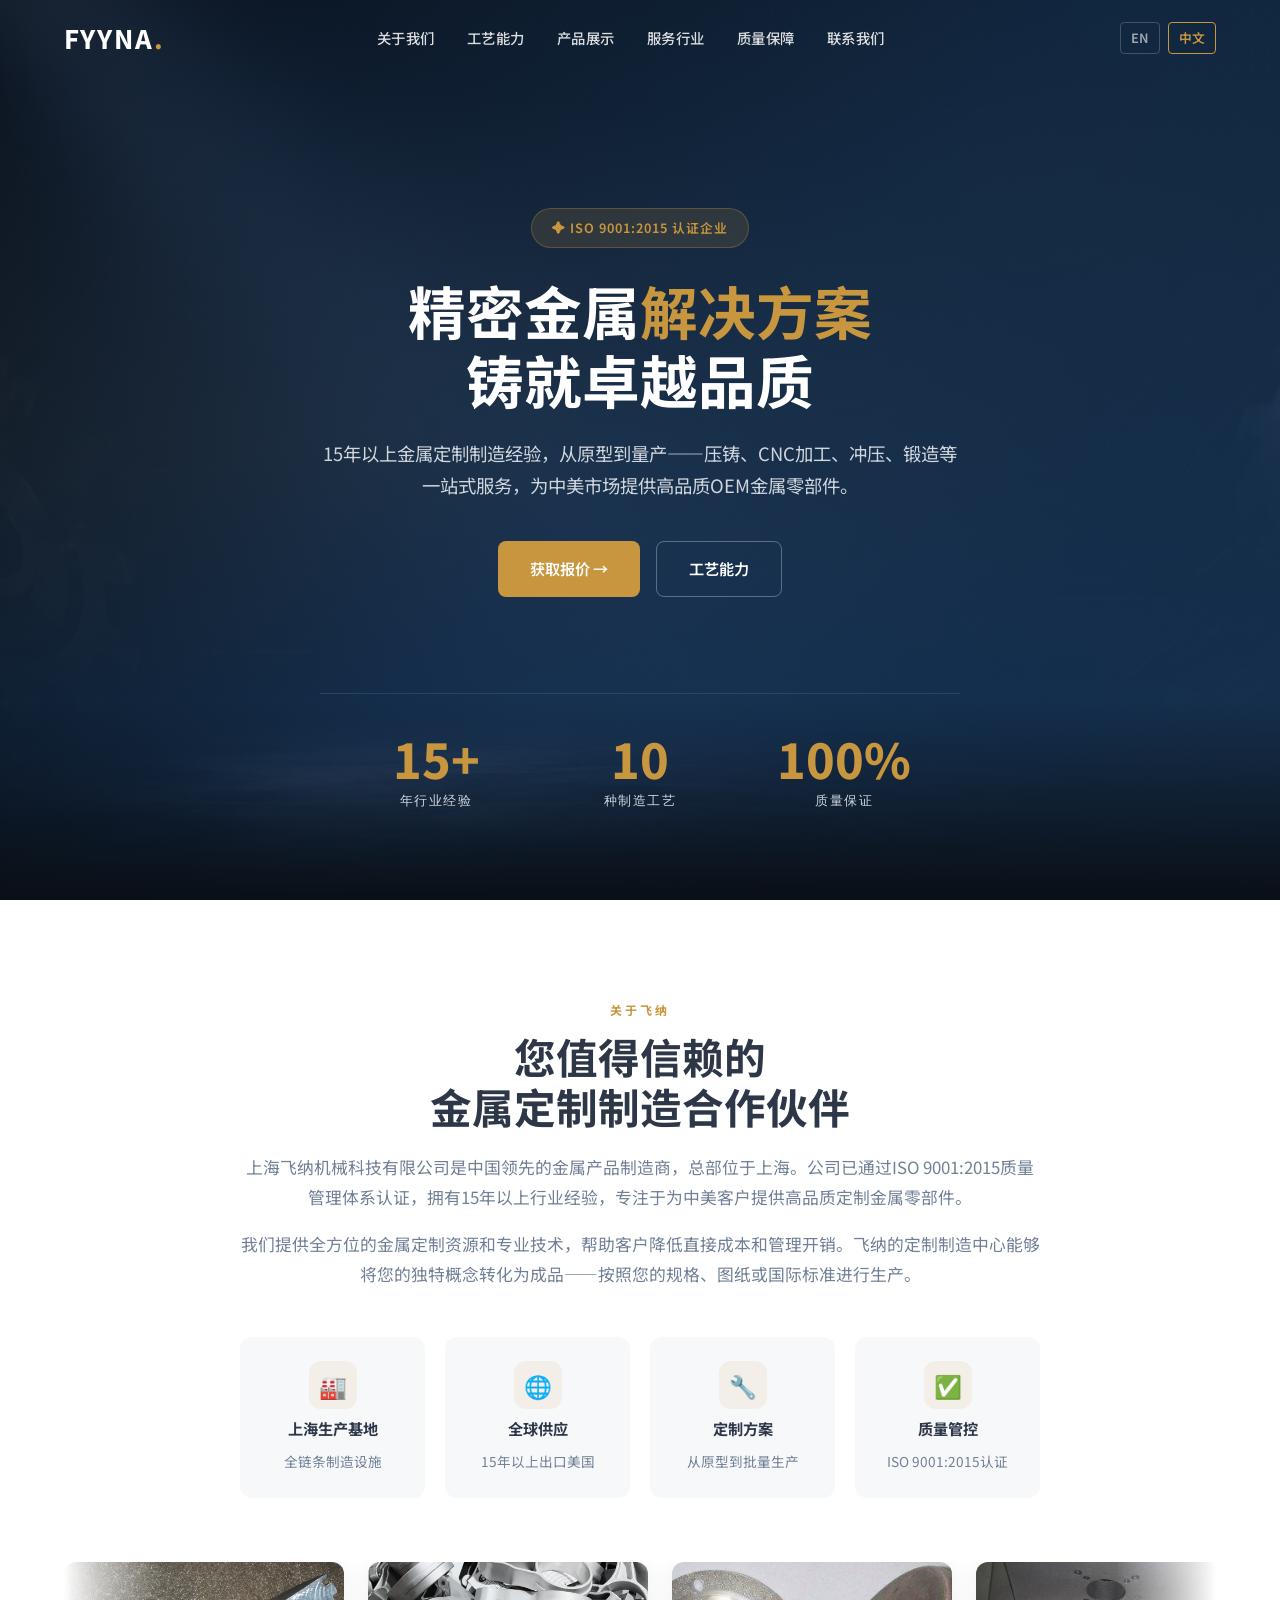
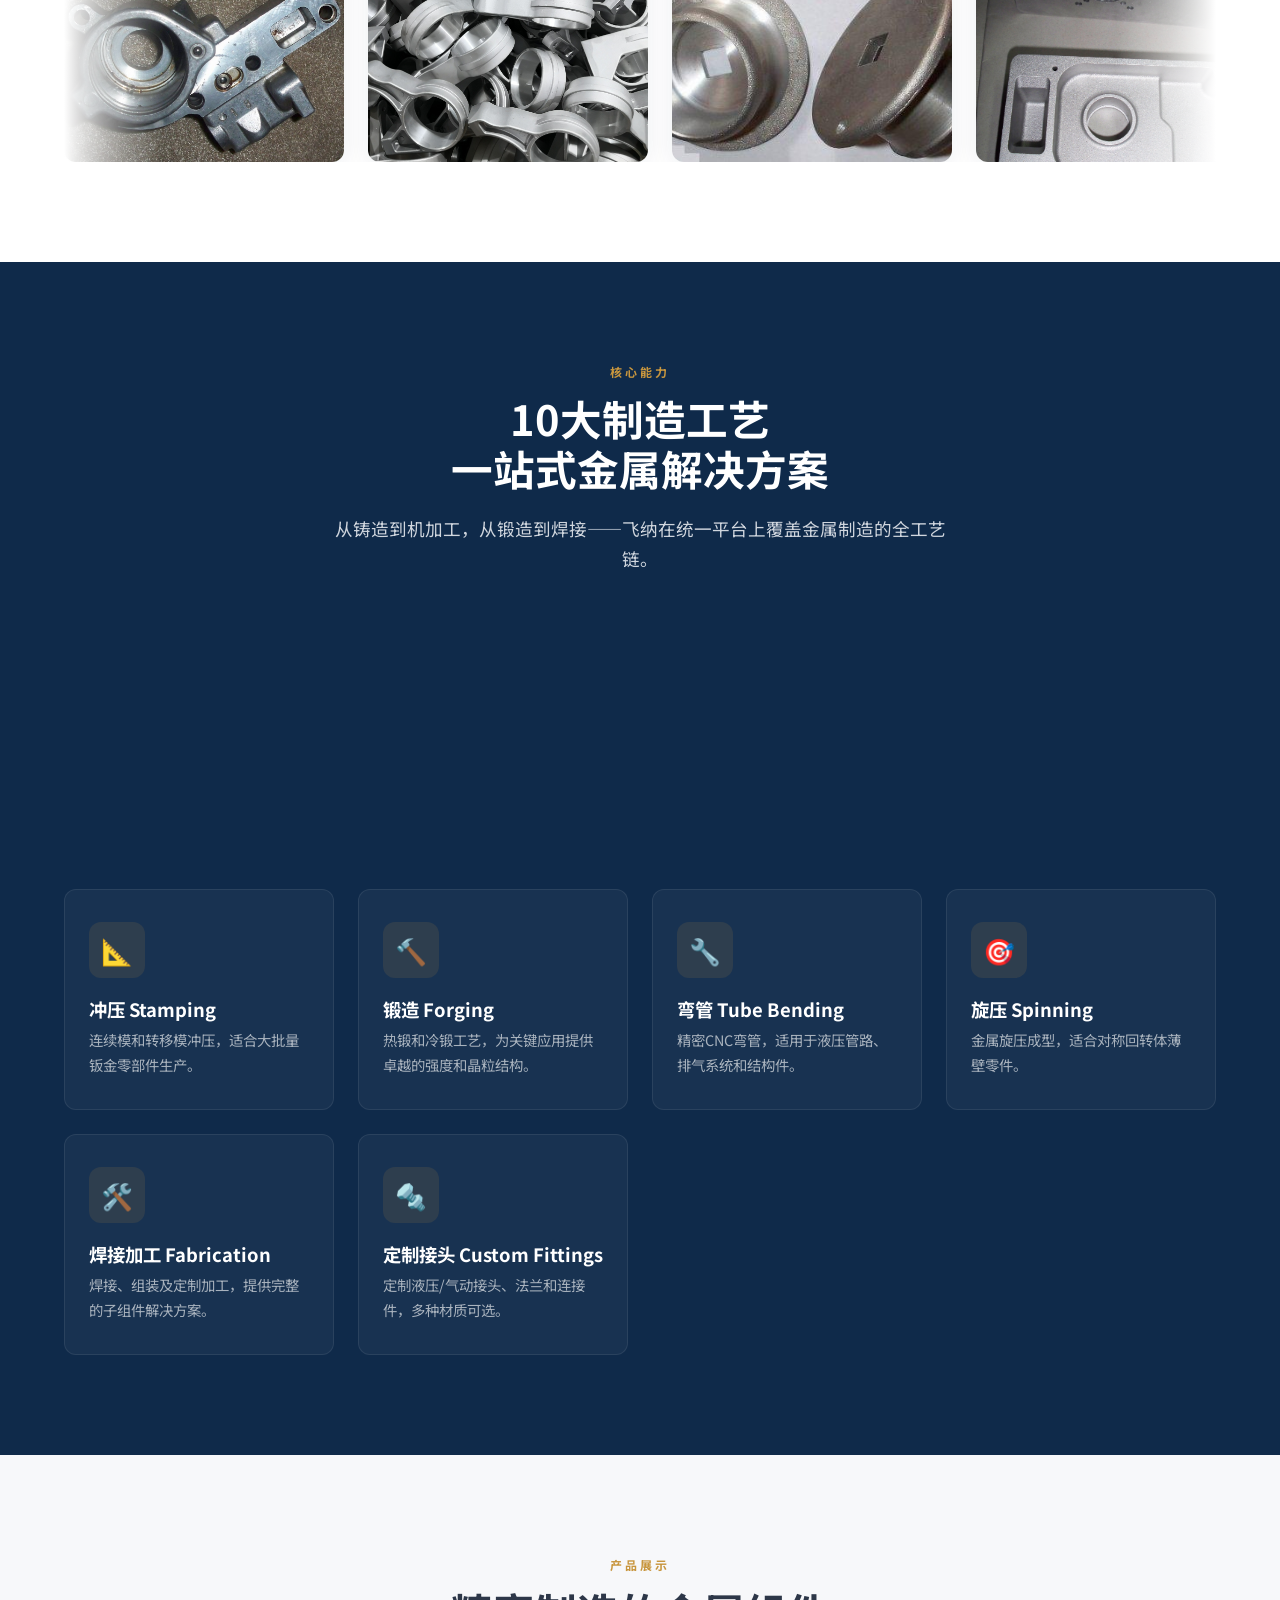
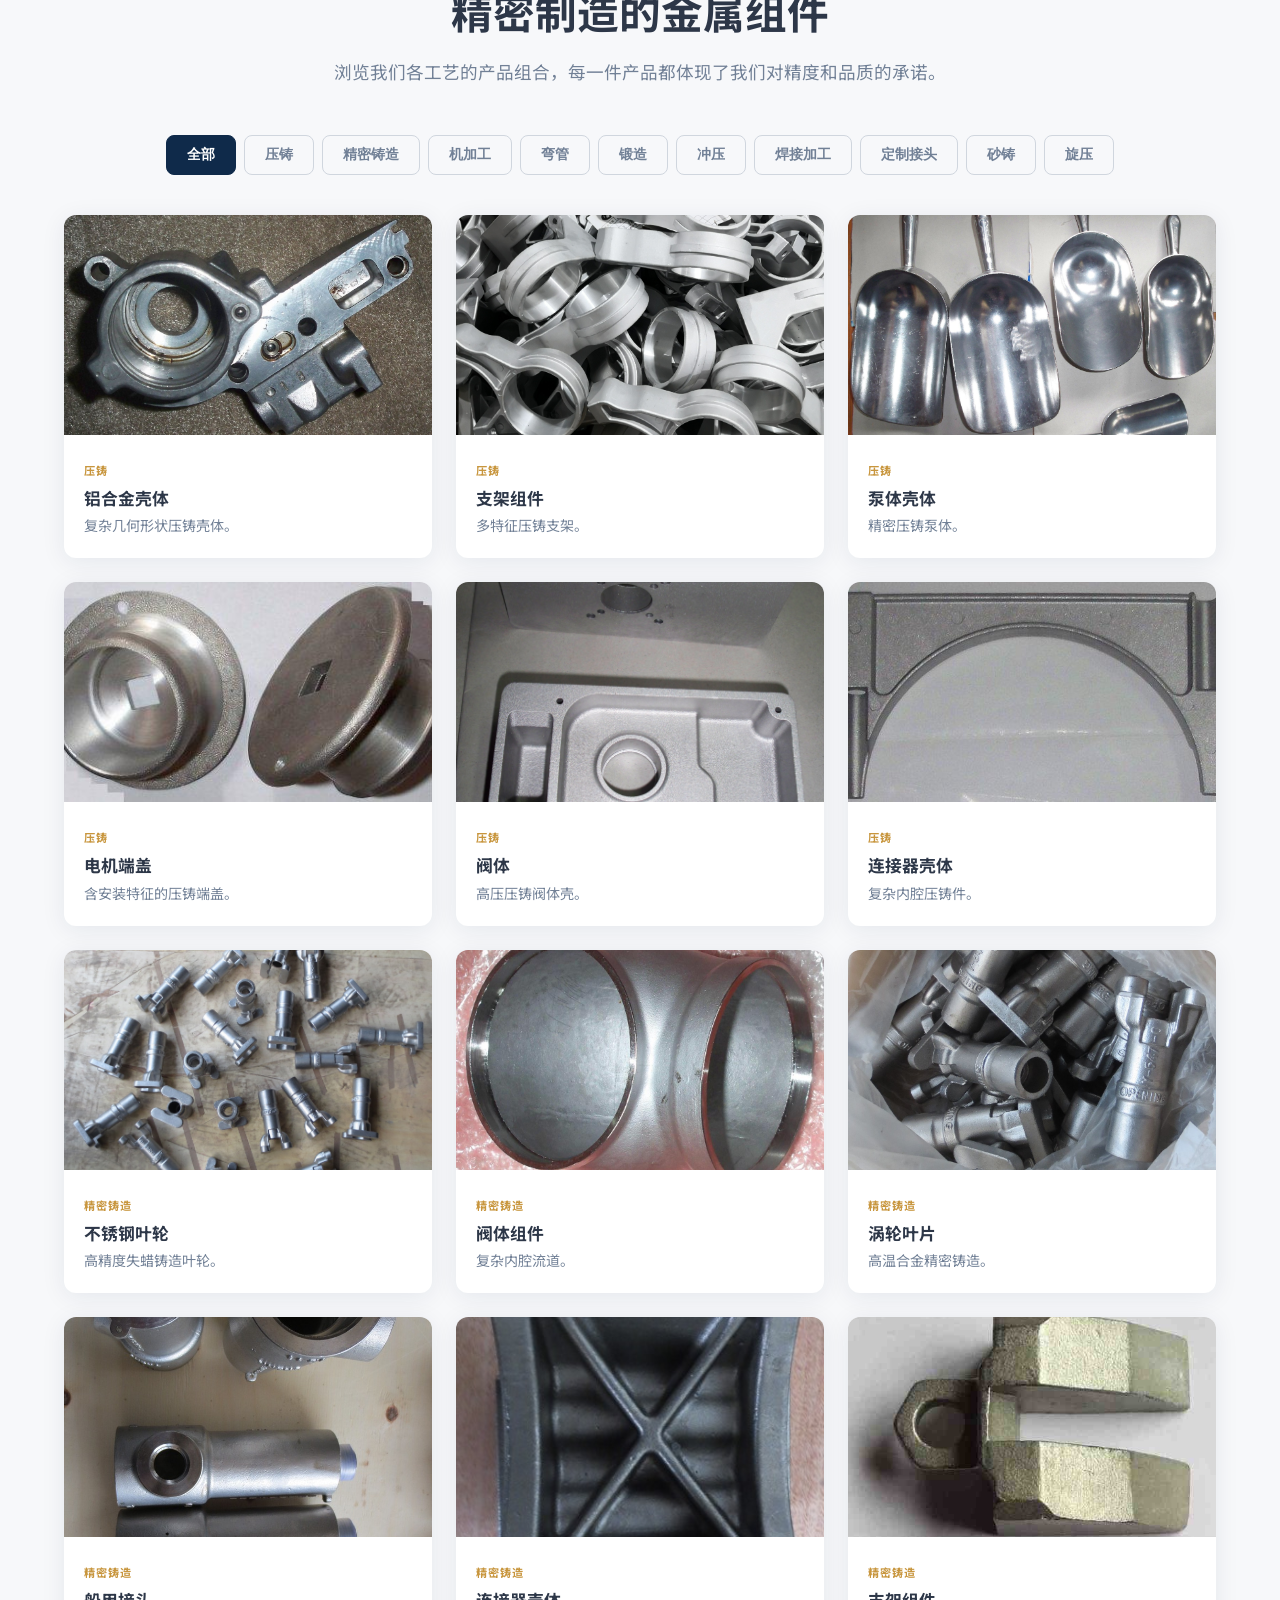
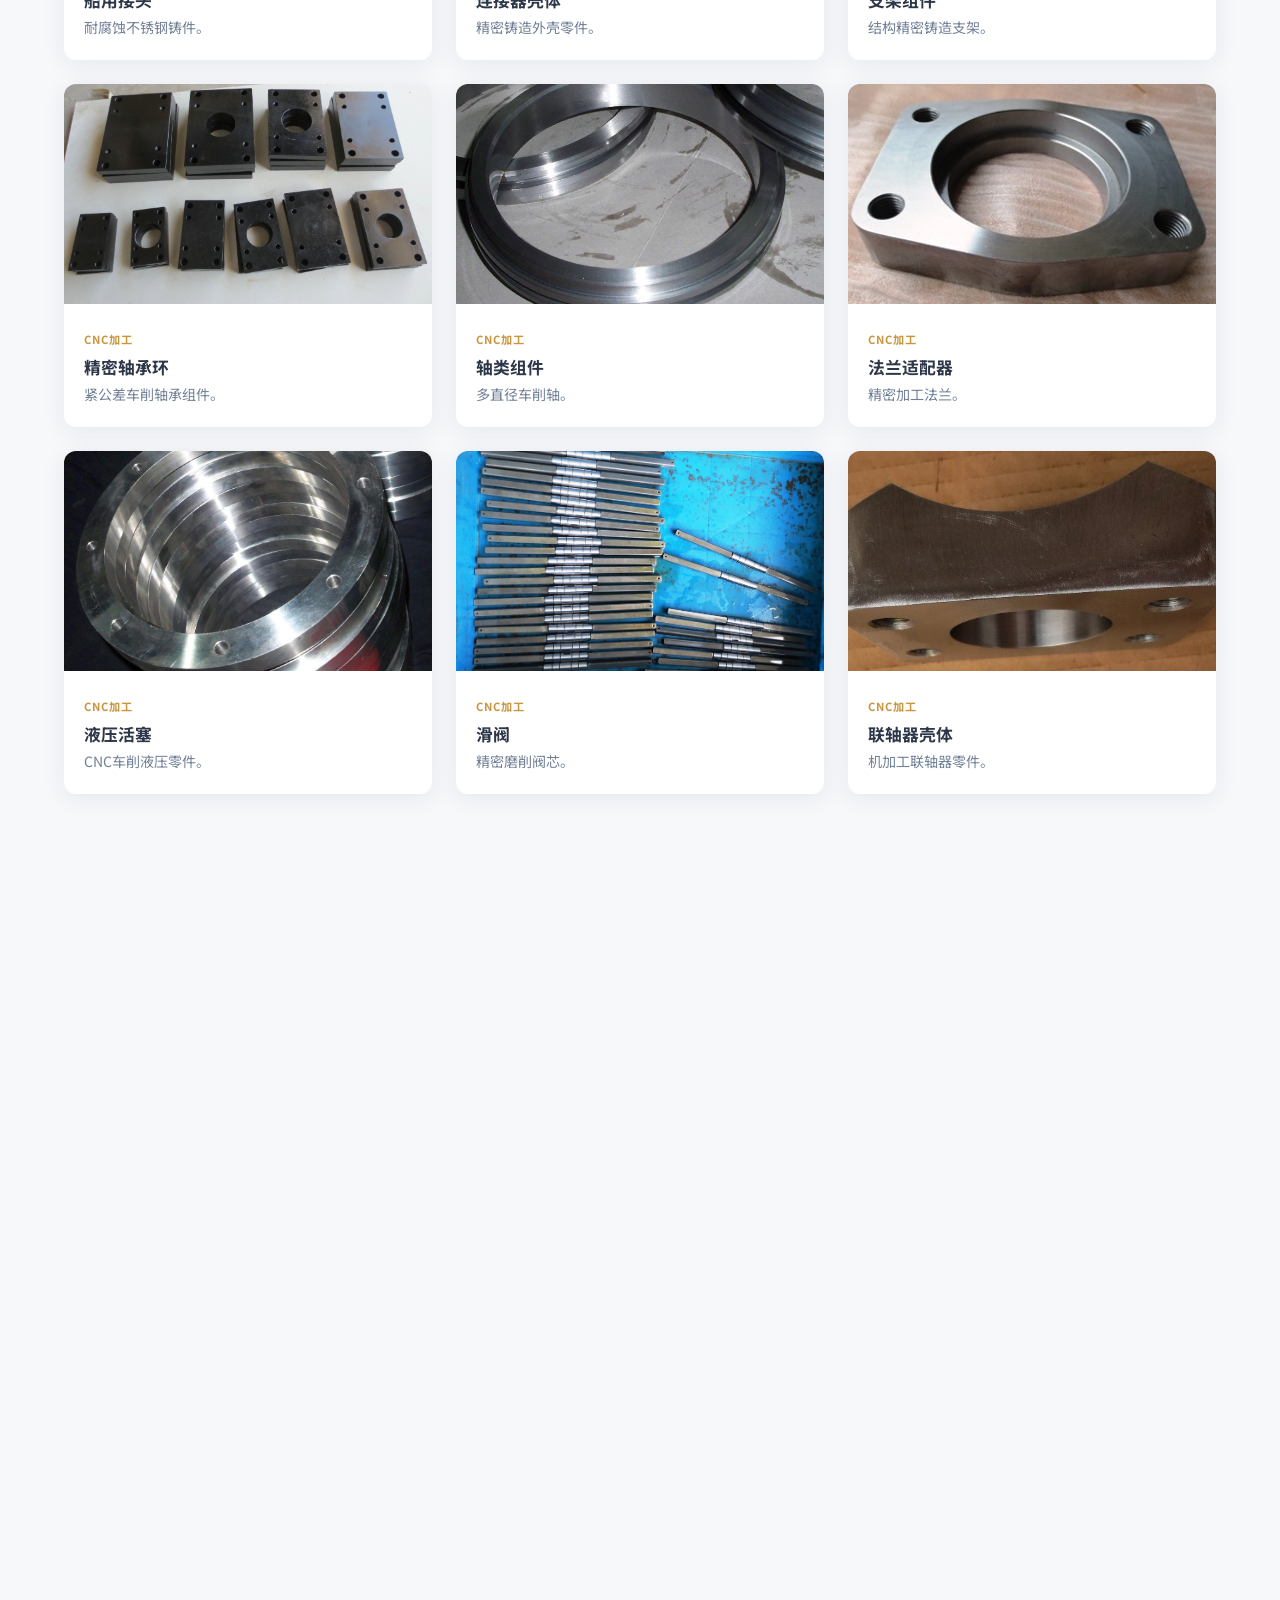
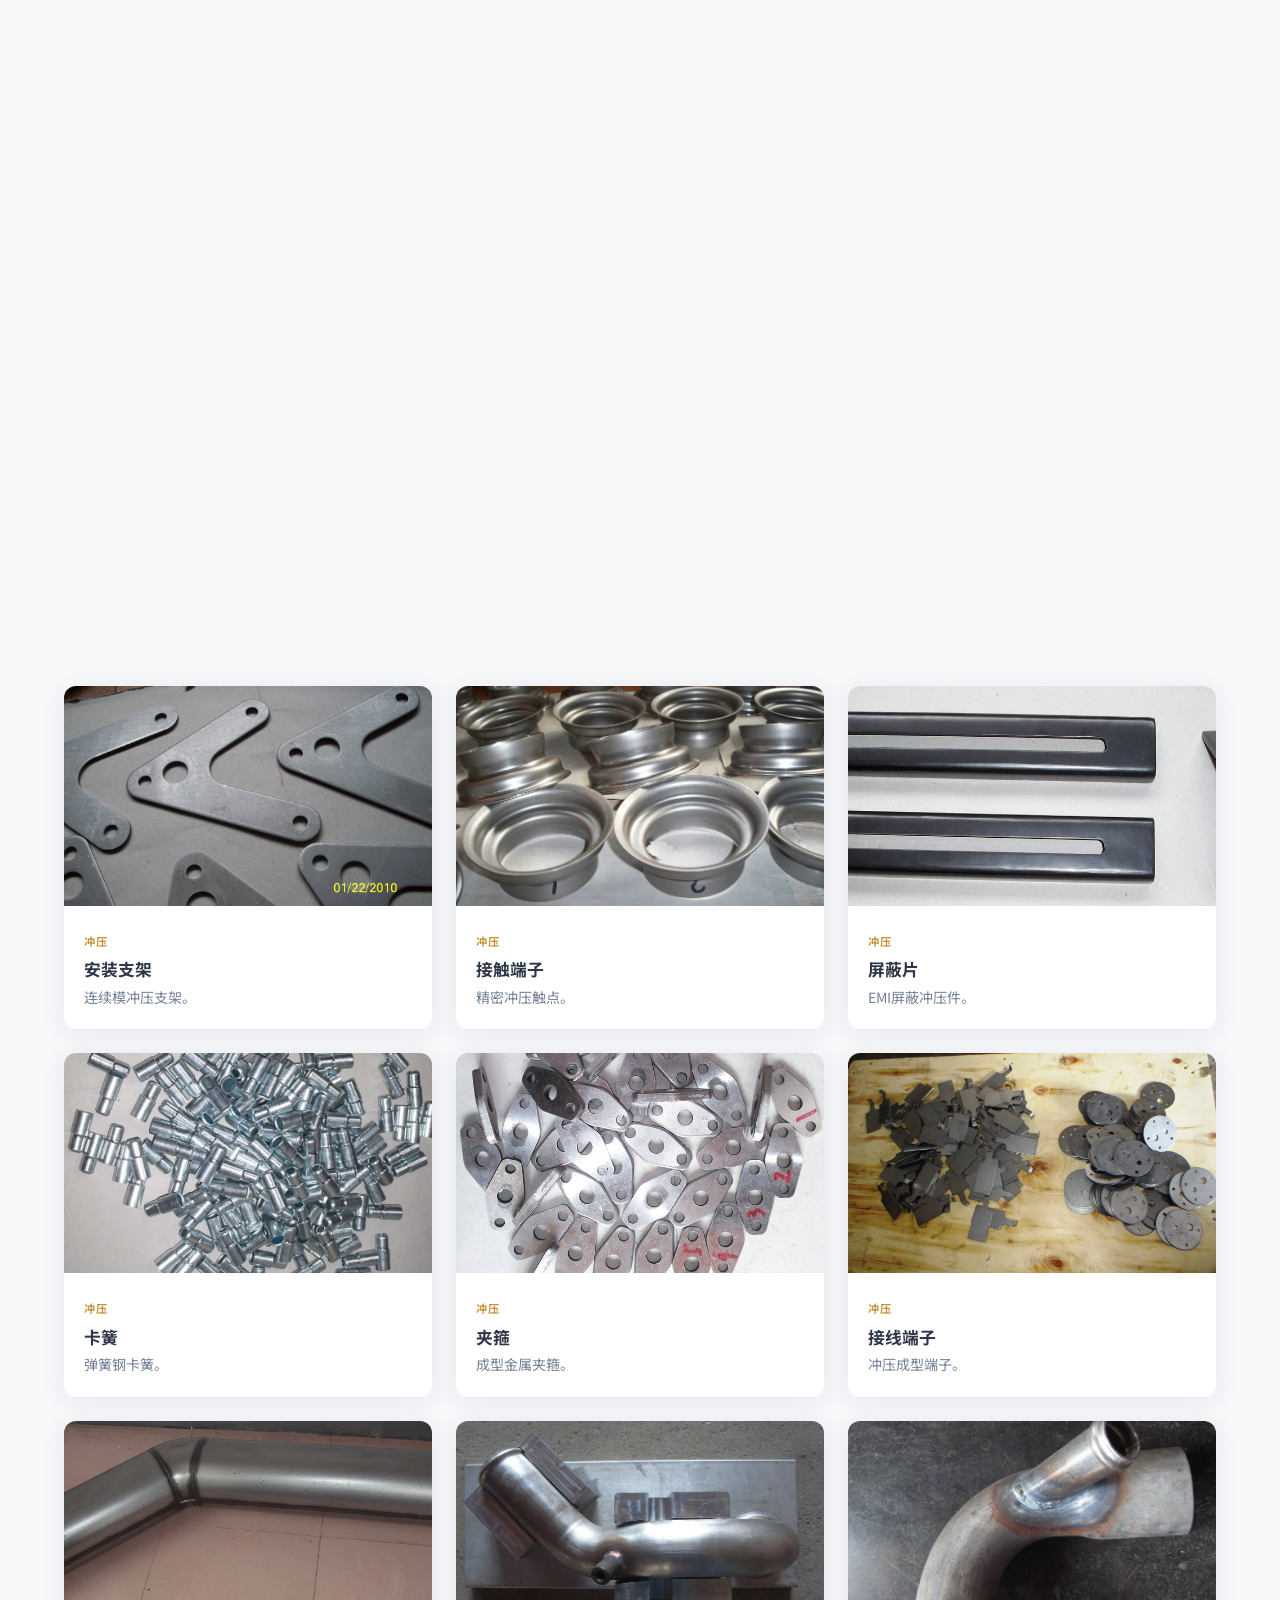
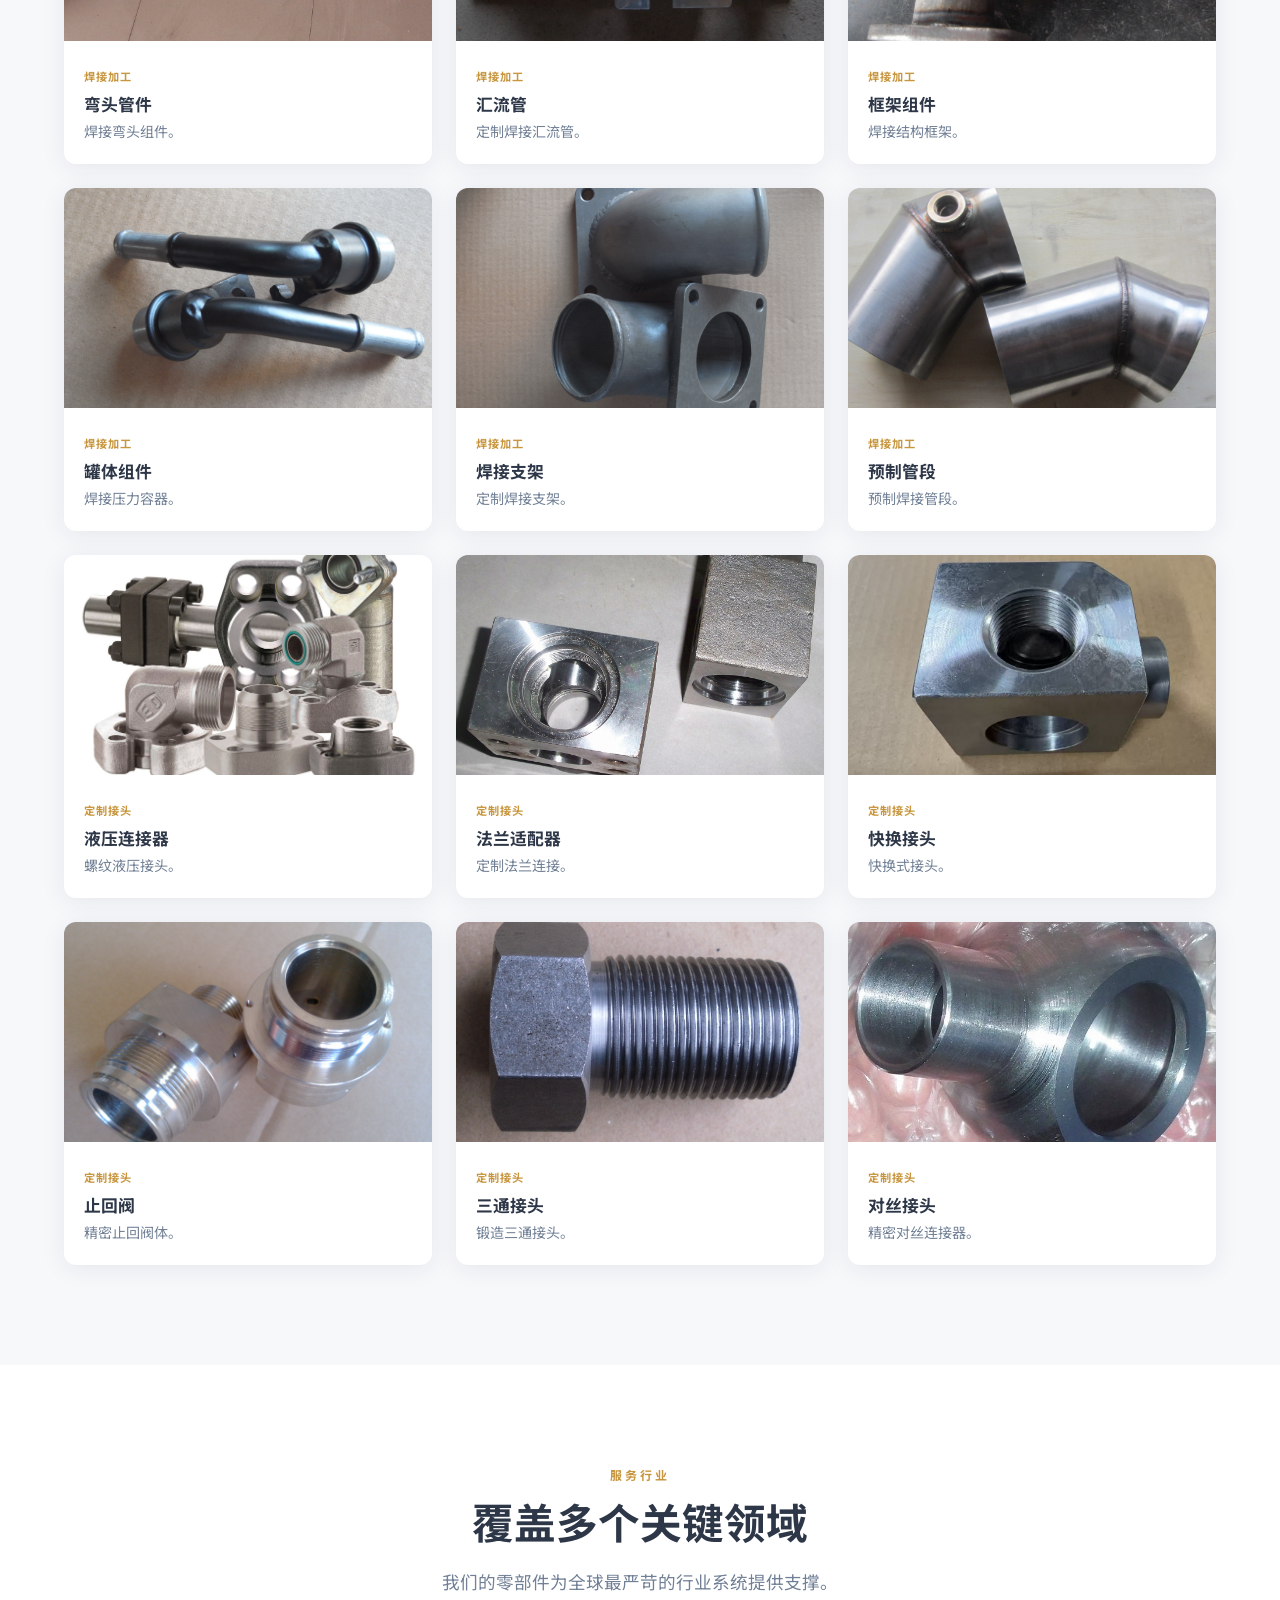
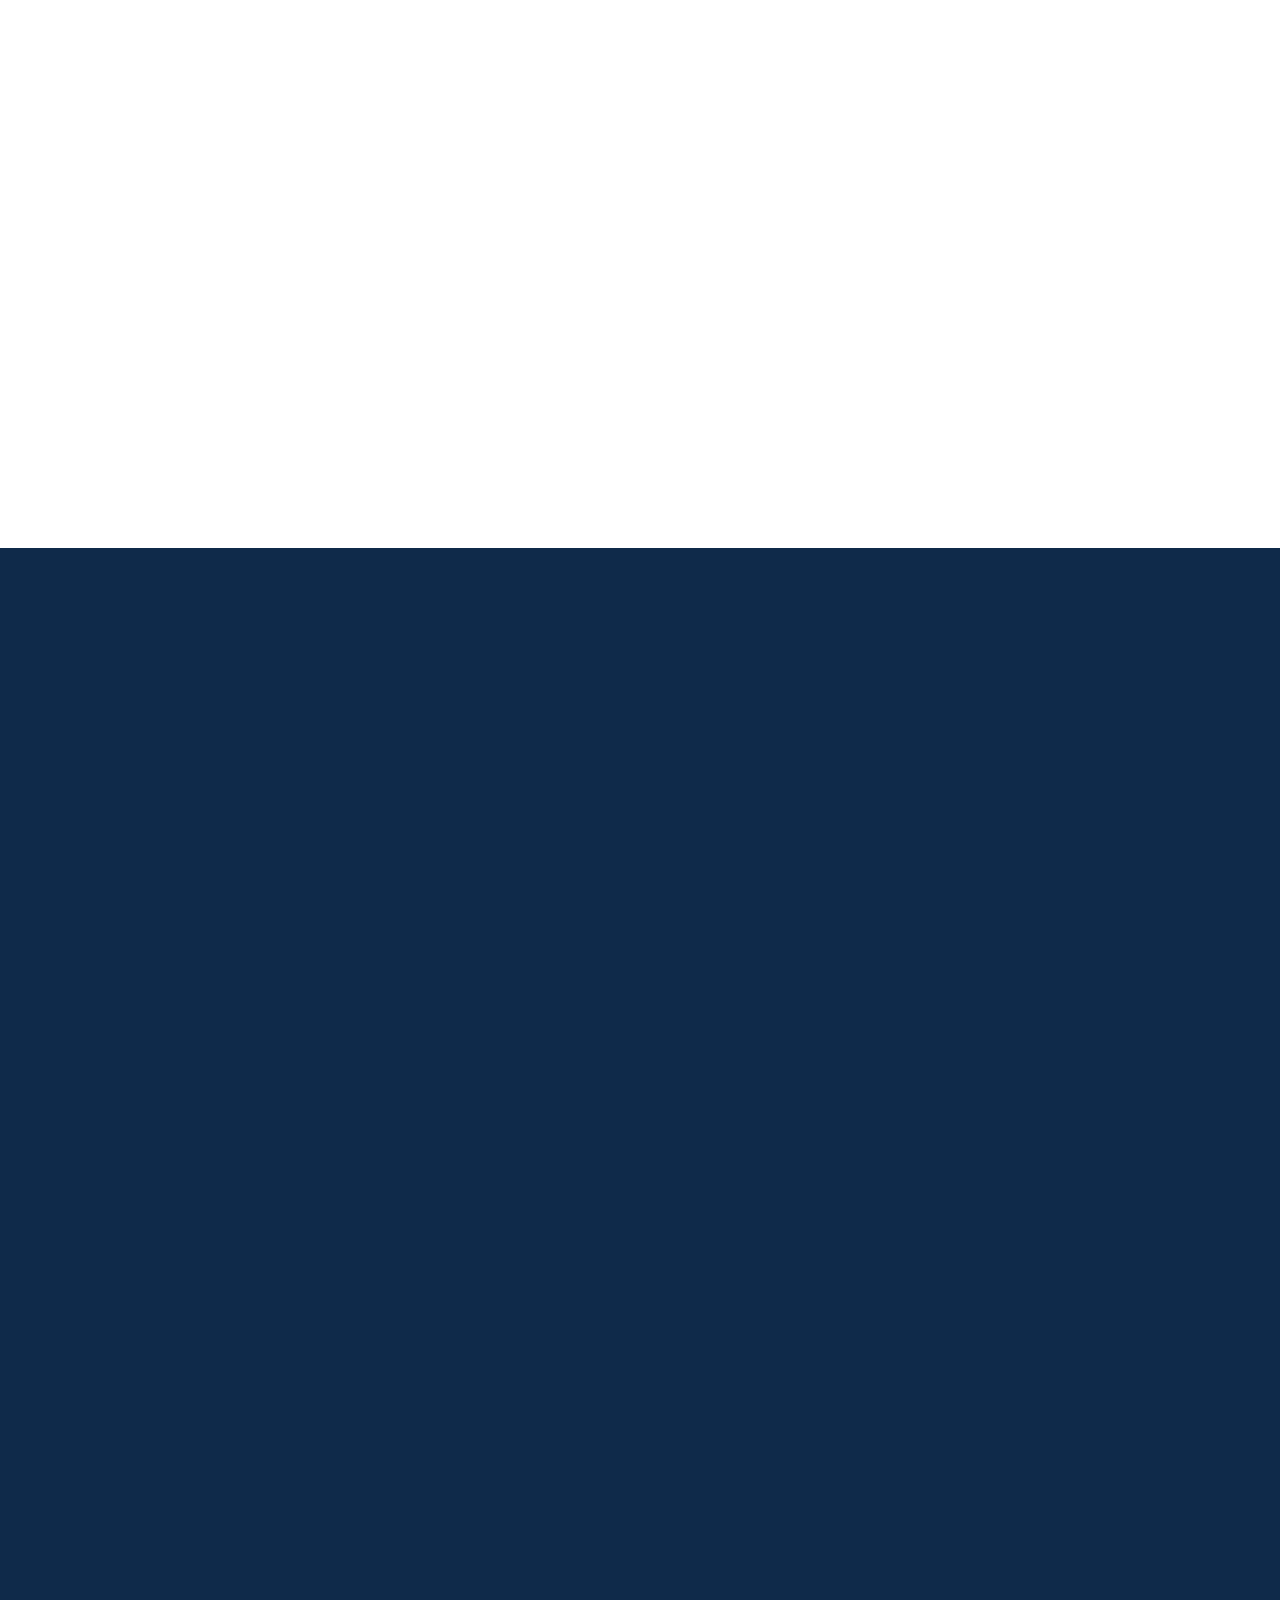
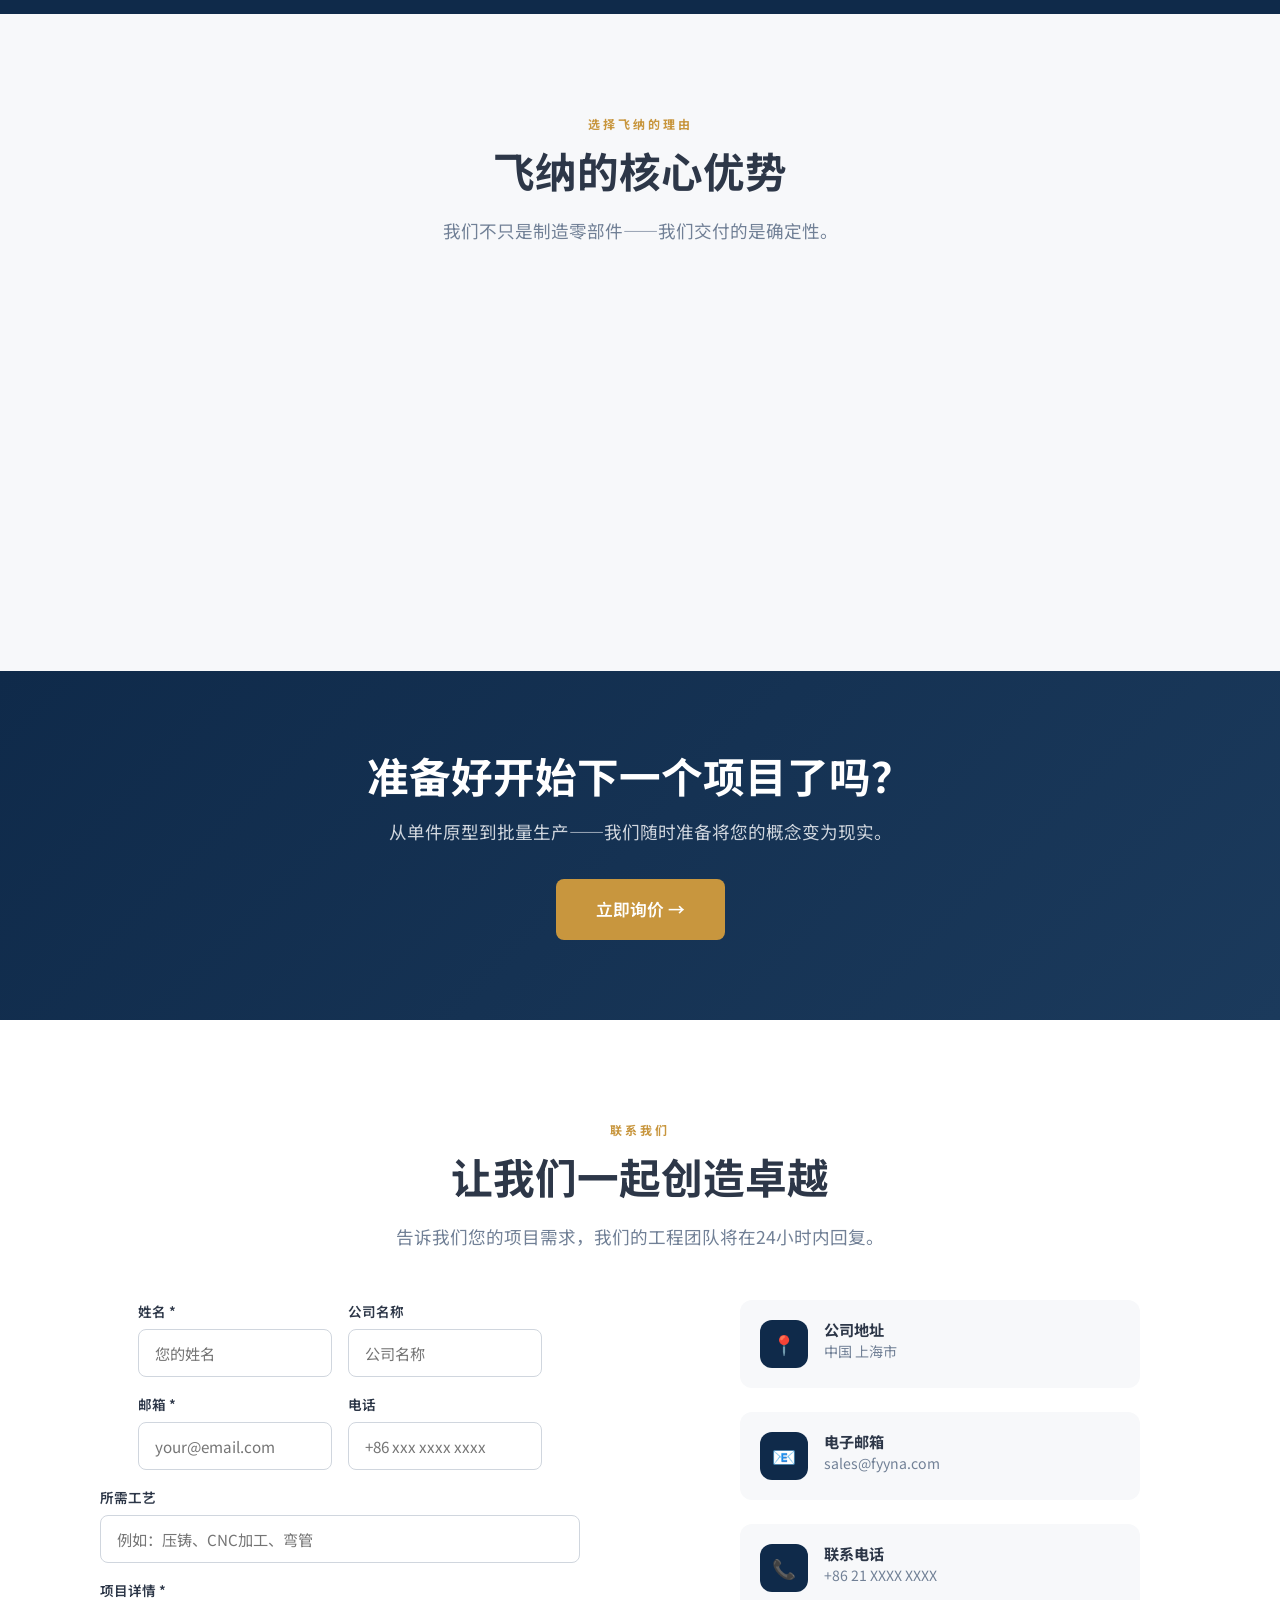
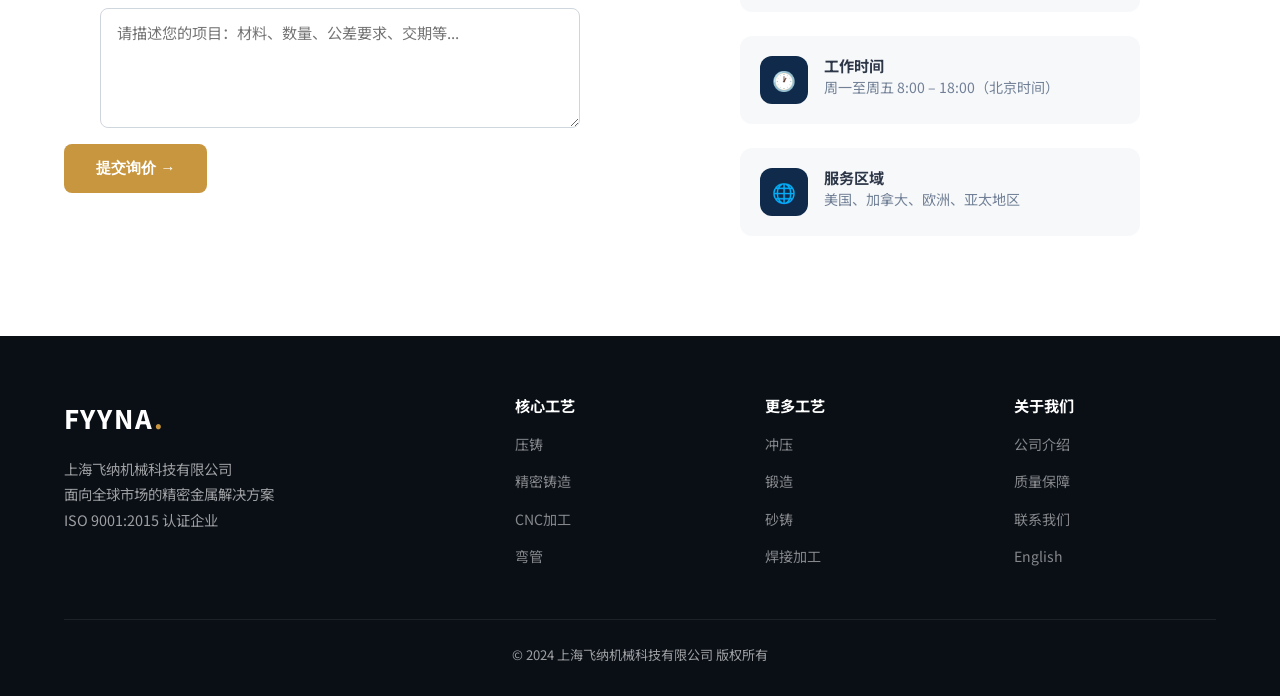
==== zh.html @ 2e4b45f0 "Fyyna website - English & Chinese versions with product catalog" ====
<!DOCTYPE html>
<html lang="zh-CN">
<head>
  <meta charset="UTF-8">
  <meta name="viewport" content="width=device-width, initial-scale=1.0">
  <title>飞纳实业 — 精密金属解决方案 | 上海飞纳机械科技有限公司</title>
  <meta name="description" content="上海飞纳机械科技有限公司 — ISO 9001认证金属定制零部件制造商。压铸、精密铸造、CNC加工、冲压、锻造、弯管。15年以上出口经验。">
  <link rel="preconnect" href="https://fonts.googleapis.com">
  <link href="https://fonts.googleapis.com/css2?family=Inter:wght@400;500;600;700;800&family=Noto+Sans+SC:wght@400;500;700;900&display=swap" rel="stylesheet">
  <link rel="stylesheet" href="css/style.css">
  <style>
    body { font-family: 'Noto Sans SC', 'Inter', sans-serif; }
    .hero-stat-label { font-family: 'Inter', sans-serif; }
  </style>
</head>
<body>

<!-- ===== 导航 ===== -->
<nav class="nav" id="nav">
  <div class="container">
    <a href="#" class="nav-logo">FYYNA<span>.</span></a>
    <ul class="nav-links">
      <li><a href="#about">关于我们</a></li>
      <li><a href="#capabilities">工艺能力</a></li>
      <li><a href="#products">产品展示</a></li>
      <li><a href="#industries">服务行业</a></li>
      <li><a href="#quality">质量保障</a></li>
      <li><a href="#contact">联系我们</a></li>
    </ul>
    <div class="nav-lang">
      <a href="index.html">EN</a>
      <a href="zh.html" class="active">中文</a>
    </div>
    <div class="nav-toggle" onclick="document.querySelector('.nav-links').classList.toggle('show')">
      <span></span><span></span><span></span>
    </div>
  </div>
</nav>

<!-- ===== 主视觉 ===== -->
<section class="hero" id="hero">
  <div class="container">
    <div class="hero-content fade-up">
      <div class="hero-badge">✦ ISO 9001:2015 认证企业</div>
      <h1>精密金属<span>解决方案</span><br>铸就卓越品质</h1>
      <p>15年以上金属定制制造经验，从原型到量产——压铸、CNC加工、冲压、锻造等一站式服务，为中美市场提供高品质OEM金属零部件。</p>
      <div class="hero-btns">
        <a href="#contact" class="btn btn-primary">获取报价 →</a>
        <a href="#capabilities" class="btn btn-outline">工艺能力</a>
      </div>
    </div>
    <div class="hero-stats fade-up">
      <div class="hero-stat">
        <div class="hero-stat-num">15+</div>
        <div class="hero-stat-label">年行业经验</div>
      </div>
      <div class="hero-stat">
        <div class="hero-stat-num">10</div>
        <div class="hero-stat-label">种制造工艺</div>
      </div>
      <div class="hero-stat">
        <div class="hero-stat-num">100%</div>
        <div class="hero-stat-label">质量保证</div>
      </div>
    </div>
  </div>
</section>

<!-- ===== 关于我们 ===== -->
<section class="section" id="about">
  <div class="container">
    <div class="about-center fade-up">
      <div class="section-label">关于飞纳</div>
      <h2>您值得信赖的<br>金属定制制造合作伙伴</h2>
      <p>上海飞纳机械科技有限公司是中国领先的金属产品制造商，总部位于上海。公司已通过ISO 9001:2015质量管理体系认证，拥有15年以上行业经验，专注于为中美客户提供高品质定制金属零部件。</p>
      <p>我们提供全方位的金属定制资源和专业技术，帮助客户降低直接成本和管理开销。飞纳的定制制造中心能够将您的独特概念转化为成品——按照您的规格、图纸或国际标准进行生产。</p>
      <div class="about-features">
        <div class="about-feature">
          <div class="about-feature-icon">🏭</div>
          <h4>上海生产基地</h4>
          <p>全链条制造设施</p>
        </div>
        <div class="about-feature">
          <div class="about-feature-icon">🌐</div>
          <h4>全球供应</h4>
          <p>15年以上出口美国</p>
        </div>
        <div class="about-feature">
          <div class="about-feature-icon">🔧</div>
          <h4>定制方案</h4>
          <p>从原型到批量生产</p>
        </div>
        <div class="about-feature">
          <div class="about-feature-icon">✅</div>
          <h4>质量管控</h4>
          <p>ISO 9001:2015认证</p>
        </div>
      </div>
    </div>
    <div class="carousel-wrapper fade-up">
      <div class="carousel-track">
        <img class="carousel-img" src="images/carousel/slide-1.jpg" alt="压铸">
        <img class="carousel-img" src="images/carousel/slide-2.jpg" alt="压铸">
        <img class="carousel-img" src="images/carousel/slide-3.jpg" alt="压铸">
        <img class="carousel-img" src="images/carousel/slide-4.jpg" alt="压铸">
        <img class="carousel-img" src="images/carousel/slide-5.jpg" alt="CNC加工">
        <img class="carousel-img" src="images/carousel/slide-6.jpg" alt="CNC加工">
        <img class="carousel-img" src="images/carousel/slide-7.jpg" alt="CNC加工">
        <img class="carousel-img" src="images/carousel/slide-8.jpg" alt="CNC加工">
        <img class="carousel-img" src="images/carousel/slide-9.jpg" alt="弯管">
        <img class="carousel-img" src="images/carousel/slide-10.jpg" alt="弯管">
        <img class="carousel-img" src="images/carousel/slide-11.jpg" alt="弯管">
        <img class="carousel-img" src="images/carousel/slide-12.jpg" alt="弯管">
        <img class="carousel-img" src="images/carousel/slide-13.jpg" alt="精密铸造">
        <img class="carousel-img" src="images/carousel/slide-14.jpg" alt="精密铸造">
        <img class="carousel-img" src="images/carousel/slide-15.jpg" alt="精密铸造">
        <img class="carousel-img" src="images/carousel/slide-16.jpg" alt="精密铸造">
        <!-- 无缝循环复制 -->
        <img class="carousel-img" src="images/carousel/slide-1.jpg" alt="压铸">
        <img class="carousel-img" src="images/carousel/slide-2.jpg" alt="压铸">
        <img class="carousel-img" src="images/carousel/slide-3.jpg" alt="压铸">
        <img class="carousel-img" src="images/carousel/slide-4.jpg" alt="压铸">
        <img class="carousel-img" src="images/carousel/slide-5.jpg" alt="CNC加工">
        <img class="carousel-img" src="images/carousel/slide-6.jpg" alt="CNC加工">
        <img class="carousel-img" src="images/carousel/slide-7.jpg" alt="CNC加工">
        <img class="carousel-img" src="images/carousel/slide-8.jpg" alt="CNC加工">
        <img class="carousel-img" src="images/carousel/slide-9.jpg" alt="弯管">
        <img class="carousel-img" src="images/carousel/slide-10.jpg" alt="弯管">
        <img class="carousel-img" src="images/carousel/slide-11.jpg" alt="弯管">
        <img class="carousel-img" src="images/carousel/slide-12.jpg" alt="弯管">
        <img class="carousel-img" src="images/carousel/slide-13.jpg" alt="精密铸造">
        <img class="carousel-img" src="images/carousel/slide-14.jpg" alt="精密铸造">
        <img class="carousel-img" src="images/carousel/slide-15.jpg" alt="精密铸造">
        <img class="carousel-img" src="images/carousel/slide-16.jpg" alt="精密铸造">
      </div>
    </div>
  </div>
</section>

<!-- ===== 工艺能力 ===== -->
<section class="section section-dark" id="capabilities">
  <div class="container">
    <div class="section-label">核心能力</div>
    <h2 class="section-title" style="color:#fff">10大制造工艺<br>一站式金属解决方案</h2>
    <p class="section-desc">从铸造到机加工，从锻造到焊接——飞纳在统一平台上覆盖金属制造的全工艺链。</p>
    <div class="capabilities-grid">
      <div class="cap-card fade-up">
        <div class="cap-icon">🔩</div>
        <h3>压铸 Die Casting</h3>
        <p>铝合金、锌合金压铸，适用于复杂几何形状，表面质量优异。</p>
      </div>
      <div class="cap-card fade-up">
        <div class="cap-icon">⚗️</div>
        <h3>精密铸造 Investment Casting</h3>
        <p>高精度失蜡铸造，适用于不锈钢、碳钢及合金的复杂零件。</p>
      </div>
      <div class="cap-card fade-up">
        <div class="cap-icon">🏗️</div>
        <h3>砂铸 Sand Casting</h3>
        <p>经济高效的大尺寸铸件方案，适用于铸铁、铸钢及有色金属。</p>
      </div>
      <div class="cap-card fade-up">
        <div class="cap-icon">⚙️</div>
        <h3>CNC机加工 Machining</h3>
        <p>高精度3轴、4轴、5轴CNC加工，满足严苛公差和复杂轮廓要求。</p>
      </div>
      <div class="cap-card fade-up">
        <div class="cap-icon">📐</div>
        <h3>冲压 Stamping</h3>
        <p>连续模和转移模冲压，适合大批量钣金零部件生产。</p>
      </div>
      <div class="cap-card fade-up">
        <div class="cap-icon">🔨</div>
        <h3>锻造 Forging</h3>
        <p>热锻和冷锻工艺，为关键应用提供卓越的强度和晶粒结构。</p>
      </div>
      <div class="cap-card fade-up">
        <div class="cap-icon">🔧</div>
        <h3>弯管 Tube Bending</h3>
        <p>精密CNC弯管，适用于液压管路、排气系统和结构件。</p>
      </div>
      <div class="cap-card fade-up">
        <div class="cap-icon">🎯</div>
        <h3>旋压 Spinning</h3>
        <p>金属旋压成型，适合对称回转体薄壁零件。</p>
      </div>
      <div class="cap-card fade-up">
        <div class="cap-icon">🛠️</div>
        <h3>焊接加工 Fabrication</h3>
        <p>焊接、组装及定制加工，提供完整的子组件解决方案。</p>
      </div>
      <div class="cap-card fade-up">
        <div class="cap-icon">🔩</div>
        <h3>定制接头 Custom Fittings</h3>
        <p>定制液压/气动接头、法兰和连接件，多种材质可选。</p>
      </div>
    </div>
  </div>
</section>

<!-- ===== 产品展示 ===== -->
<section class="section section-alt" id="products">
  <div class="container">
    <div class="section-label">产品展示</div>
    <h2 class="section-title">精密制造的金属组件</h2>
    <p class="section-desc">浏览我们各工艺的产品组合，每一件产品都体现了我们对精度和品质的承诺。</p>
    <div class="products-tabs">
      <button class="products-tab active" data-filter="all">全部</button>
      <button class="products-tab" data-filter="die-casting">压铸</button>
      <button class="products-tab" data-filter="investment-casting">精密铸造</button>
      <button class="products-tab" data-filter="machining">机加工</button>
      <button class="products-tab" data-filter="tube-bending">弯管</button>
      <button class="products-tab" data-filter="forging">锻造</button>
      <button class="products-tab" data-filter="stamping">冲压</button>
      <button class="products-tab" data-filter="fabrication">焊接加工</button>
      <button class="products-tab" data-filter="custom-fitting">定制接头</button>
      <button class="products-tab" data-filter="sand-casting">砂铸</button>
      <button class="products-tab" data-filter="spinning">旋压</button>
    </div>
    <div class="products-grid" id="productsGrid">
      <!-- 压铸 (6) -->
      <div class="product-card fade-up" data-category="die-casting"><div style="overflow:hidden"><img class="product-card-img" src="images/products/die-casting/die-casting-1.jpg" alt="压铸件"></div><div class="product-card-body"><div class="product-card-tag">压铸</div><h3>铝合金壳体</h3><p>复杂几何形状压铸壳体。</p></div></div>
      <div class="product-card fade-up" data-category="die-casting"><div style="overflow:hidden"><img class="product-card-img" src="images/products/die-casting/die-casting-2.jpg" alt="压铸件"></div><div class="product-card-body"><div class="product-card-tag">压铸</div><h3>支架组件</h3><p>多特征压铸支架。</p></div></div>
      <div class="product-card fade-up" data-category="die-casting"><div style="overflow:hidden"><img class="product-card-img" src="images/products/die-casting/die-casting-3.jpg" alt="压铸件"></div><div class="product-card-body"><div class="product-card-tag">压铸</div><h3>泵体壳体</h3><p>精密压铸泵体。</p></div></div>
      <div class="product-card fade-up" data-category="die-casting"><div style="overflow:hidden"><img class="product-card-img" src="images/products/die-casting/die-casting-4.jpg" alt="压铸件"></div><div class="product-card-body"><div class="product-card-tag">压铸</div><h3>电机端盖</h3><p>含安装特征的压铸端盖。</p></div></div>
      <div class="product-card fade-up" data-category="die-casting"><div style="overflow:hidden"><img class="product-card-img" src="images/products/die-casting/die-casting-5.jpg" alt="压铸件"></div><div class="product-card-body"><div class="product-card-tag">压铸</div><h3>阀体</h3><p>高压压铸阀体壳。</p></div></div>
      <div class="product-card fade-up" data-category="die-casting"><div style="overflow:hidden"><img class="product-card-img" src="images/products/die-casting/die-casting-6.jpg" alt="压铸件"></div><div class="product-card-body"><div class="product-card-tag">压铸</div><h3>连接器壳体</h3><p>复杂内腔压铸件。</p></div></div>
      <!-- 精密铸造 (6) -->
      <div class="product-card fade-up" data-category="investment-casting"><div style="overflow:hidden"><img class="product-card-img" src="images/products/investment-casting/investment-casting-1.jpg" alt="精密铸造件"></div><div class="product-card-body"><div class="product-card-tag">精密铸造</div><h3>不锈钢叶轮</h3><p>高精度失蜡铸造叶轮。</p></div></div>
      <div class="product-card fade-up" data-category="investment-casting"><div style="overflow:hidden"><img class="product-card-img" src="images/products/investment-casting/investment-casting-2.jpg" alt="精密铸造件"></div><div class="product-card-body"><div class="product-card-tag">精密铸造</div><h3>阀体组件</h3><p>复杂内腔流道。</p></div></div>
      <div class="product-card fade-up" data-category="investment-casting"><div style="overflow:hidden"><img class="product-card-img" src="images/products/investment-casting/investment-casting-3.jpg" alt="精密铸造件"></div><div class="product-card-body"><div class="product-card-tag">精密铸造</div><h3>涡轮叶片</h3><p>高温合金精密铸造。</p></div></div>
      <div class="product-card fade-up" data-category="investment-casting"><div style="overflow:hidden"><img class="product-card-img" src="images/products/investment-casting/investment-casting-4.jpg" alt="精密铸造件"></div><div class="product-card-body"><div class="product-card-tag">精密铸造</div><h3>船用接头</h3><p>耐腐蚀不锈钢铸件。</p></div></div>
      <div class="product-card fade-up" data-category="investment-casting"><div style="overflow:hidden"><img class="product-card-img" src="images/products/investment-casting/investment-casting-5.jpg" alt="精密铸造件"></div><div class="product-card-body"><div class="product-card-tag">精密铸造</div><h3>连接器壳体</h3><p>精密铸造外壳零件。</p></div></div>
      <div class="product-card fade-up" data-category="investment-casting"><div style="overflow:hidden"><img class="product-card-img" src="images/products/investment-casting/investment-casting-6.jpg" alt="精密铸造件"></div><div class="product-card-body"><div class="product-card-tag">精密铸造</div><h3>支架组件</h3><p>结构精密铸造支架。</p></div></div>
      <!-- CNC加工 (6) -->
      <div class="product-card fade-up" data-category="machining"><div style="overflow:hidden"><img class="product-card-img" src="images/products/machining/machining-1.jpg" alt="CNC加工件"></div><div class="product-card-body"><div class="product-card-tag">CNC加工</div><h3>精密轴承环</h3><p>紧公差车削轴承组件。</p></div></div>
      <div class="product-card fade-up" data-category="machining"><div style="overflow:hidden"><img class="product-card-img" src="images/products/machining/machining-2.jpg" alt="CNC加工件"></div><div class="product-card-body"><div class="product-card-tag">CNC加工</div><h3>轴类组件</h3><p>多直径车削轴。</p></div></div>
      <div class="product-card fade-up" data-category="machining"><div style="overflow:hidden"><img class="product-card-img" src="images/products/machining/machining-3.jpg" alt="CNC加工件"></div><div class="product-card-body"><div class="product-card-tag">CNC加工</div><h3>法兰适配器</h3><p>精密加工法兰。</p></div></div>
      <div class="product-card fade-up" data-category="machining"><div style="overflow:hidden"><img class="product-card-img" src="images/products/machining/machining-4.jpg" alt="CNC加工件"></div><div class="product-card-body"><div class="product-card-tag">CNC加工</div><h3>液压活塞</h3><p>CNC车削液压零件。</p></div></div>
      <div class="product-card fade-up" data-category="machining"><div style="overflow:hidden"><img class="product-card-img" src="images/products/machining/machining-5.jpg" alt="CNC加工件"></div><div class="product-card-body"><div class="product-card-tag">CNC加工</div><h3>滑阀</h3><p>精密磨削阀芯。</p></div></div>
      <div class="product-card fade-up" data-category="machining"><div style="overflow:hidden"><img class="product-card-img" src="images/products/machining/machining-6.jpg" alt="CNC加工件"></div><div class="product-card-body"><div class="product-card-tag">CNC加工</div><h3>联轴器壳体</h3><p>机加工联轴器零件。</p></div></div>
      <!-- 弯管 (6) -->
      <div class="product-card fade-up" data-category="tube-bending"><div style="overflow:hidden"><img class="product-card-img" src="images/products/tube-bending/tube-bending-1.jpg" alt="弯管件"></div><div class="product-card-body"><div class="product-card-tag">弯管</div><h3>液压管路</h3><p>精密弯管组件。</p></div></div>
      <div class="product-card fade-up" data-category="tube-bending"><div style="overflow:hidden"><img class="product-card-img" src="images/products/tube-bending/tube-bending-2.jpg" alt="弯管件"></div><div class="product-card-body"><div class="product-card-tag">弯管</div><h3>排气管</h3><p>多弯排气管组件。</p></div></div>
      <div class="product-card fade-up" data-category="tube-bending"><div style="overflow:hidden"><img class="product-card-img" src="images/products/tube-bending/tube-bending-3.jpg" alt="弯管件"></div><div class="product-card-body"><div class="product-card-tag">弯管</div><h3>制动管路</h3><p>含接头的精密制动管。</p></div></div>
      <div class="product-card fade-up" data-category="tube-bending"><div style="overflow:hidden"><img class="product-card-img" src="images/products/tube-bending/tube-bending-4.jpg" alt="弯管件"></div><div class="product-card-body"><div class="product-card-tag">弯管</div><h3>空调管路</h3><p>空调管路组件。</p></div></div>
      <div class="product-card fade-up" data-category="tube-bending"><div style="overflow:hidden"><img class="product-card-img" src="images/products/tube-bending/tube-bending-5.jpg" alt="弯管件"></div><div class="product-card-body"><div class="product-card-tag">弯管</div><h3>燃油管路</h3><p>弯曲燃油输送管。</p></div></div>
      <div class="product-card fade-up" data-category="tube-bending"><div style="overflow:hidden"><img class="product-card-img" src="images/products/tube-bending/tube-bending-6.jpg" alt="弯管件"></div><div class="product-card-body"><div class="product-card-tag">弯管</div><h3>结构管件</h3><p>精密弯曲结构管。</p></div></div>
      <!-- 锻造 (6) -->
      <div class="product-card fade-up" data-category="forging"><div style="overflow:hidden"><img class="product-card-img" src="images/products/forging/forging-1.jpg" alt="锻件"></div><div class="product-card-body"><div class="product-card-tag">锻造</div><h3>高强度螺栓</h3><p>热锻紧固件零件。</p></div></div>
      <div class="product-card fade-up" data-category="forging"><div style="overflow:hidden"><img class="product-card-img" src="images/products/forging/forging-2.jpg" alt="锻件"></div><div class="product-card-body"><div class="product-card-tag">锻造</div><h3>曲轴</h3><p>发动机锻造曲轴。</p></div></div>
      <div class="product-card fade-up" data-category="forging"><div style="overflow:hidden"><img class="product-card-img" src="images/products/forging/forging-3.jpg" alt="锻件"></div><div class="product-card-body"><div class="product-card-tag">锻造</div><h3>连杆</h3><p>锻造连杆。</p></div></div>
      <div class="product-card fade-up" data-category="forging"><div style="overflow:hidden"><img class="product-card-img" src="images/products/forging/forging-4.jpg" alt="锻件"></div><div class="product-card-body"><div class="product-card-tag">锻造</div><h3>齿轮坯</h3><p>锻造齿轮预制件。</p></div></div>
      <div class="product-card fade-up" data-category="forging"><div style="overflow:hidden"><img class="product-card-img" src="images/products/forging/forging-5.jpg" alt="锻件"></div><div class="product-card-body"><div class="product-card-tag">锻造</div><h3>法兰锻件</h3><p>锻造管法兰零件。</p></div></div>
      <div class="product-card fade-up" data-category="forging"><div style="overflow:hidden"><img class="product-card-img" src="images/products/forging/forging-6.jpg" alt="锻件"></div><div class="product-card-body"><div class="product-card-tag">锻造</div><h3>阀体</h3><p>锻造阀体壳。</p></div></div>
      <!-- 冲压 (6) -->
      <div class="product-card fade-up" data-category="stamping"><div style="overflow:hidden"><img class="product-card-img" src="images/products/stamping/stamping-1.jpg" alt="冲压件"></div><div class="product-card-body"><div class="product-card-tag">冲压</div><h3>安装支架</h3><p>连续模冲压支架。</p></div></div>
      <div class="product-card fade-up" data-category="stamping"><div style="overflow:hidden"><img class="product-card-img" src="images/products/stamping/stamping-2.jpg" alt="冲压件"></div><div class="product-card-body"><div class="product-card-tag">冲压</div><h3>接触端子</h3><p>精密冲压触点。</p></div></div>
      <div class="product-card fade-up" data-category="stamping"><div style="overflow:hidden"><img class="product-card-img" src="images/products/stamping/stamping-3.jpg" alt="冲压件"></div><div class="product-card-body"><div class="product-card-tag">冲压</div><h3>屏蔽片</h3><p>EMI屏蔽冲压件。</p></div></div>
      <div class="product-card fade-up" data-category="stamping"><div style="overflow:hidden"><img class="product-card-img" src="images/products/stamping/stamping-4.jpg" alt="冲压件"></div><div class="product-card-body"><div class="product-card-tag">冲压</div><h3>卡簧</h3><p>弹簧钢卡簧。</p></div></div>
      <div class="product-card fade-up" data-category="stamping"><div style="overflow:hidden"><img class="product-card-img" src="images/products/stamping/stamping-5.jpg" alt="冲压件"></div><div class="product-card-body"><div class="product-card-tag">冲压</div><h3>夹箍</h3><p>成型金属夹箍。</p></div></div>
      <div class="product-card fade-up" data-category="stamping"><div style="overflow:hidden"><img class="product-card-img" src="images/products/stamping/stamping-6.jpg" alt="冲压件"></div><div class="product-card-body"><div class="product-card-tag">冲压</div><h3>接线端子</h3><p>冲压成型端子。</p></div></div>
      <!-- 焊接加工 (6) -->
      <div class="product-card fade-up" data-category="fabrication"><div style="overflow:hidden"><img class="product-card-img" src="images/products/fabrication/fabrication-1.jpg" alt="焊接加工件"></div><div class="product-card-body"><div class="product-card-tag">焊接加工</div><h3>弯头管件</h3><p>焊接弯头组件。</p></div></div>
      <div class="product-card fade-up" data-category="fabrication"><div style="overflow:hidden"><img class="product-card-img" src="images/products/fabrication/fabrication-2.jpg" alt="焊接加工件"></div><div class="product-card-body"><div class="product-card-tag">焊接加工</div><h3>汇流管</h3><p>定制焊接汇流管。</p></div></div>
      <div class="product-card fade-up" data-category="fabrication"><div style="overflow:hidden"><img class="product-card-img" src="images/products/fabrication/fabrication-3.jpg" alt="焊接加工件"></div><div class="product-card-body"><div class="product-card-tag">焊接加工</div><h3>框架组件</h3><p>焊接结构框架。</p></div></div>
      <div class="product-card fade-up" data-category="fabrication"><div style="overflow:hidden"><img class="product-card-img" src="images/products/fabrication/fabrication-4.jpg" alt="焊接加工件"></div><div class="product-card-body"><div class="product-card-tag">焊接加工</div><h3>罐体组件</h3><p>焊接压力容器。</p></div></div>
      <div class="product-card fade-up" data-category="fabrication"><div style="overflow:hidden"><img class="product-card-img" src="images/products/fabrication/fabrication-5.jpg" alt="焊接加工件"></div><div class="product-card-body"><div class="product-card-tag">焊接加工</div><h3>焊接支架</h3><p>定制焊接支架。</p></div></div>
      <div class="product-card fade-up" data-category="fabrication"><div style="overflow:hidden"><img class="product-card-img" src="images/products/fabrication/fabrication-6.jpg" alt="焊接加工件"></div><div class="product-card-body"><div class="product-card-tag">焊接加工</div><h3>预制管段</h3><p>预制焊接管段。</p></div></div>
      <!-- 定制接头 (6) -->
      <div class="product-card fade-up" data-category="custom-fitting"><div style="overflow:hidden"><img class="product-card-img" src="images/products/custom-fitting/custom-fitting-1.jpg" alt="定制接头"></div><div class="product-card-body"><div class="product-card-tag">定制接头</div><h3>液压连接器</h3><p>螺纹液压接头。</p></div></div>
      <div class="product-card fade-up" data-category="custom-fitting"><div style="overflow:hidden"><img class="product-card-img" src="images/products/custom-fitting/custom-fitting-2.jpg" alt="定制接头"></div><div class="product-card-body"><div class="product-card-tag">定制接头</div><h3>法兰适配器</h3><p>定制法兰连接。</p></div></div>
      <div class="product-card fade-up" data-category="custom-fitting"><div style="overflow:hidden"><img class="product-card-img" src="images/products/custom-fitting/custom-fitting-3.jpg" alt="定制接头"></div><div class="product-card-body"><div class="product-card-tag">定制接头</div><h3>快换接头</h3><p>快换式接头。</p></div></div>
      <div class="product-card fade-up" data-category="custom-fitting"><div style="overflow:hidden"><img class="product-card-img" src="images/products/custom-fitting/custom-fitting-4.jpg" alt="定制接头"></div><div class="product-card-body"><div class="product-card-tag">定制接头</div><h3>止回阀</h3><p>精密止回阀体。</p></div></div>
      <div class="product-card fade-up" data-category="custom-fitting"><div style="overflow:hidden"><img class="product-card-img" src="images/products/custom-fitting/custom-fitting-5.jpg" alt="定制接头"></div><div class="product-card-body"><div class="product-card-tag">定制接头</div><h3>三通接头</h3><p>锻造三通接头。</p></div></div>
      <div class="product-card fade-up" data-category="custom-fitting"><div style="overflow:hidden"><img class="product-card-img" src="images/products/custom-fitting/custom-fitting-6.jpg" alt="定制接头"></div><div class="product-card-body"><div class="product-card-tag">定制接头</div><h3>对丝接头</h3><p>精密对丝连接器。</p></div></div>
    </div>
  </div>
</section>

<!-- ===== 服务行业 ===== -->
<section class="section" id="industries">
  <div class="container">
    <div class="section-label">服务行业</div>
    <h2 class="section-title">覆盖多个关键领域</h2>
    <p class="section-desc">我们的零部件为全球最严苛的行业系统提供支撑。</p>
    <div class="industries-grid">
      <div class="industry-card fade-up">
        <div class="industry-icon">🚜</div>
        <h3>液压系统</h3>
        <p>管件、接头与法兰</p>
      </div>
      <div class="industry-card fade-up">
        <div class="industry-icon">🚗</div>
        <h3>汽车制造</h3>
        <p>发动机与底盘零件</p>
      </div>
      <div class="industry-card fade-up">
        <div class="industry-icon">⚓</div>
        <h3>船舶工业</h3>
        <p>耐腐蚀组件</p>
      </div>
      <div class="industry-card fade-up">
        <div class="industry-icon">🛢️</div>
        <h3>石油天然气</h3>
        <p>高压接头与管件</p>
      </div>
      <div class="industry-card fade-up">
        <div class="industry-icon">🏗️</div>
        <h3>工程机械</h3>
        <p>结构零部件</p>
      </div>
      <div class="industry-card fade-up">
        <div class="industry-icon">⚙️</div>
        <h3>工业设备</h3>
        <p>OEM金属零部件</p>
      </div>
    </div>
  </div>
</section>

<!-- ===== 质量保障 ===== -->
<section class="section section-dark" id="quality">
  <div class="container">
    <div class="quality-center fade-up">
      <div class="section-label">质量保障</div>
      <h2 style="color:#fff">ISO 9001:2015 认证<br>质量管理体系</h2>
      <p>每一件产品都经过严格检验。我们作为您海外的质量保证部门，确保所有出库材料均符合您的订单要求。</p>
    </div>
    <div class="quality-steps fade-up">
      <div class="quality-step">
        <div class="quality-step-num">01</div>
        <h3>来料检验</h3>
        <p>原材料按证书和规格进行验证。</p>
      </div>
      <div class="quality-step">
        <div class="quality-step-num">02</div>
        <h3>过程质量控制</h3>
        <p>生产过程中实时监控，使用SPC统计工具。</p>
      </div>
      <div class="quality-step">
        <div class="quality-step-num">03</div>
        <h3>终检与测试</h3>
        <p>尺寸验证、表面处理和性能测试。</p>
      </div>
      <div class="quality-step">
        <div class="quality-step-num">04</div>
        <h3>出货前审核</h3>
        <p>出货前独立质量审核，确保万无一失。</p>
      </div>
    </div>
    <div class="quality-badge fade-up">
      <div class="quality-badge-icon">🏅</div>
      <h3>ISO 9001:2015</h3>
      <p>质量管理体系认证<br>上海飞纳机械科技有限公司</p>
      <div style="margin-top:20px; padding: 10px 20px; border: 1px solid rgba(200,150,62,0.4); border-radius: 8px; font-size: 0.85rem; color: var(--metal-light);">
        证书编号: QMS-08910 &nbsp;|&nbsp; 认证机构: TÜV SÜD
      </div>
    </div>
  </div>
</section>

<!-- ===== 为什么选择飞纳 ===== -->
<section class="section section-alt" id="why">
  <div class="container">
    <div class="section-label">选择飞纳的理由</div>
    <h2 class="section-title">飞纳的核心优势</h2>
    <p class="section-desc">我们不只是制造零部件——我们交付的是确定性。</p>
    <div class="why-grid">
      <div class="why-card fade-up">
        <div class="why-icon">💰</div>
        <h3>成本优势</h3>
        <p>上海生产基地，15年以上工艺优化，在不牺牲质量的前提下为客户显著降低成本。</p>
      </div>
      <div class="why-card fade-up">
        <div class="why-icon">⚡</div>
        <h3>快速响应</h3>
        <p>快速报价、快速打样、灵活排产。我们深知时间就是金钱。</p>
      </div>
      <div class="why-card fade-up">
        <div class="why-icon">🎯</div>
        <h3>零缺陷交付</h3>
        <p>专业团队确保机加工件、铸件和接头达到100%精度。</p>
      </div>
      <div class="why-card fade-up">
        <div class="why-icon">🤝</div>
        <h3>合作伙伴关系</h3>
        <p>我们解决技术问题、监控进度，作为您海外的质量保证部门。</p>
      </div>
    </div>
  </div>
</section>

<!-- ===== CTA ===== -->
<section class="cta">
  <div class="container">
    <h2>准备好开始下一个项目了吗？</h2>
    <p>从单件原型到批量生产——我们随时准备将您的概念变为现实。</p>
    <a href="#contact" class="btn btn-primary" style="font-size:1.05rem; padding: 16px 40px;">立即询价 →</a>
  </div>
</section>

<!-- ===== 联系我们 ===== -->
<section class="section" id="contact">
  <div class="container">
    <div class="section-label">联系我们</div>
    <h2 class="section-title">让我们一起创造卓越</h2>
    <p class="section-desc">告诉我们您的项目需求，我们的工程团队将在24小时内回复。</p>
    <div class="contact-grid">
      <form class="contact-form fade-up" onsubmit="event.preventDefault(); alert('感谢您的询价！我们将在24小时内与您联系。');">
        <div style="display:grid; grid-template-columns:1fr 1fr; gap:16px;">
          <div class="form-group">
            <label for="name">姓名 *</label>
            <input type="text" id="name" placeholder="您的姓名" required>
          </div>
          <div class="form-group">
            <label for="company">公司名称</label>
            <input type="text" id="company" placeholder="公司名称">
          </div>
        </div>
        <div style="display:grid; grid-template-columns:1fr 1fr; gap:16px;">
          <div class="form-group">
            <label for="email">邮箱 *</label>
            <input type="email" id="email" placeholder="your@email.com" required>
          </div>
          <div class="form-group">
            <label for="phone">电话</label>
            <input type="tel" id="phone" placeholder="+86 xxx xxxx xxxx">
          </div>
        </div>
        <div class="form-group">
          <label for="process">所需工艺</label>
          <input type="text" id="process" placeholder="例如：压铸、CNC加工、弯管">
        </div>
        <div class="form-group">
          <label for="message">项目详情 *</label>
          <textarea id="message" placeholder="请描述您的项目：材料、数量、公差要求、交期等..." required></textarea>
        </div>
        <button type="submit" class="btn btn-primary" style="align-self:flex-start;">提交询价 →</button>
      </form>
      <div class="contact-info fade-up">
        <div class="contact-item">
          <div class="contact-item-icon">📍</div>
          <div>
            <h4>公司地址</h4>
            <p>中国 上海市</p>
          </div>
        </div>
        <div class="contact-item">
          <div class="contact-item-icon">📧</div>
          <div>
            <h4>电子邮箱</h4>
            <p>sales@fyyna.com</p>
          </div>
        </div>
        <div class="contact-item">
          <div class="contact-item-icon">📞</div>
          <div>
            <h4>联系电话</h4>
            <p>+86 21 XXXX XXXX</p>
          </div>
        </div>
        <div class="contact-item">
          <div class="contact-item-icon">🕐</div>
          <div>
            <h4>工作时间</h4>
            <p>周一至周五 8:00 – 18:00（北京时间）</p>
          </div>
        </div>
        <div class="contact-item">
          <div class="contact-item-icon">🌐</div>
          <div>
            <h4>服务区域</h4>
            <p>美国、加拿大、欧洲、亚太地区</p>
          </div>
        </div>
      </div>
    </div>
  </div>
</section>

<!-- ===== 页脚 ===== -->
<footer class="footer">
  <div class="container">
    <div class="footer-grid">
      <div class="footer-brand">
        <div class="nav-logo">FYYNA<span>.</span></div>
        <p>上海飞纳机械科技有限公司<br>面向全球市场的精密金属解决方案<br>ISO 9001:2015 认证企业</p>
      </div>
      <div>
        <h4>核心工艺</h4>
        <ul>
          <li><a href="#capabilities">压铸</a></li>
          <li><a href="#capabilities">精密铸造</a></li>
          <li><a href="#capabilities">CNC加工</a></li>
          <li><a href="#capabilities">弯管</a></li>
        </ul>
      </div>
      <div>
        <h4>更多工艺</h4>
        <ul>
          <li><a href="#capabilities">冲压</a></li>
          <li><a href="#capabilities">锻造</a></li>
          <li><a href="#capabilities">砂铸</a></li>
          <li><a href="#capabilities">焊接加工</a></li>
        </ul>
      </div>
      <div>
        <h4>关于我们</h4>
        <ul>
          <li><a href="#about">公司介绍</a></li>
          <li><a href="#quality">质量保障</a></li>
          <li><a href="#contact">联系我们</a></li>
          <li><a href="index.html">English</a></li>
        </ul>
      </div>
    </div>
    <div class="footer-bottom">
      <p>© 2024 上海飞纳机械科技有限公司 版权所有</p>
    </div>
  </div>
</footer>

<script>
// 导航滚动效果
const nav = document.getElementById('nav');
window.addEventListener('scroll', () => {
  nav.classList.toggle('scrolled', window.scrollY > 60);
});

// 滚动渐入动画
const observer = new IntersectionObserver((entries) => {
  entries.forEach(e => { if (e.isIntersecting) e.target.classList.add('visible'); });
}, { threshold: 0.1 });
document.querySelectorAll('.fade-up').forEach(el => observer.observe(el));

// 数字滚动动画
function animateCount(el, target, suffix) {
  let current = 0;
  const duration = 2000;
  const step = target / (duration / 16);
  function update() {
    current += step;
    if (current >= target) {
      el.textContent = target + suffix;
      return;
    }
    el.textContent = Math.floor(current) + suffix;
    requestAnimationFrame(update);
  }
  update();
}

const statsObserver = new IntersectionObserver((entries) => {
  entries.forEach(e => {
    if (e.isIntersecting && !e.target.dataset.animated) {
      e.target.dataset.animated = 'true';
      const nums = e.target.querySelectorAll('.hero-stat-num');
      animateCount(nums[0], 15, '+');
      animateCount(nums[1], 10, '');
      animateCount(nums[2], 100, '%');
    }
  });
}, { threshold: 0.3 });
const statsEl = document.querySelector('.hero-stats');
if (statsEl) statsObserver.observe(statsEl);

// 产品筛选
document.querySelectorAll('.products-tab').forEach(btn => {
  btn.addEventListener('click', () => {
    document.querySelectorAll('.products-tab').forEach(b => b.classList.remove('active'));
    btn.classList.add('active');
    const filter = btn.dataset.filter;
    document.querySelectorAll('.product-card').forEach(card => {
      if (filter === 'all' || card.dataset.category === filter) {
        card.style.display = '';
      } else {
        card.style.display = 'none';
      }
    });
  });
});
</script>
</body>
</html>
---- css/style.css ----
/* ============================================
   FYYNAA — Industrial Metal Solutions
   Modern Manufacturing Website Stylesheet
   ============================================ */

/* --- Reset & Base --- */
*, *::before, *::after { margin: 0; padding: 0; box-sizing: border-box; }

:root {
  --primary: #0F2A4A;
  --primary-light: #1B3A5C;
  --accent: #C8963E;
  --accent-hover: #E0AD52;
  --metal: #A8B2BD;
  --metal-light: #D0D6DE;
  --dark: #0A0F16;
  --text: #2D3748;
  --text-light: #718096;
  --bg: #F7F8FA;
  --white: #FFFFFF;
  --shadow: 0 4px 24px rgba(15,42,74,0.08);
  --shadow-lg: 0 12px 48px rgba(15,42,74,0.12);
  --radius: 12px;
  --transition: 0.3s cubic-bezier(0.4,0,0.2,1);
}

html { scroll-behavior: smooth; font-size: 16px; }

body {
  font-family: 'Inter', 'Helvetica Neue', Arial, sans-serif;
  color: var(--text);
  background: var(--white);
  line-height: 1.7;
  overflow-x: hidden;
}

img { max-width: 100%; display: block; }
a { text-decoration: none; color: inherit; transition: var(--transition); }

.container { max-width: 1200px; margin: 0 auto; padding: 0 24px; }
.section { padding: 100px 0; }
.section-dark { background: var(--primary); color: var(--white); }
.section-alt { background: var(--bg); }

/* --- Typography --- */
h1, h2, h3, h4 { font-weight: 700; line-height: 1.2; }
h1 { font-size: clamp(2.4rem, 5vw, 3.6rem); }
h2 { font-size: clamp(1.8rem, 3.5vw, 2.6rem); }
h3 { font-size: 1.3rem; }

.section-label {
  display: block;
  font-size: 0.75rem;
  font-weight: 700;
  letter-spacing: 3px;
  text-transform: uppercase;
  color: var(--accent);
  margin-bottom: 12px;
  text-align: center;
}

.section-title { margin-bottom: 20px; text-align: center; }
.section-desc {
  font-size: 1.1rem;
  color: var(--text-light);
  max-width: 640px;
  margin-left: auto;
  margin-right: auto;
  margin-bottom: 48px;
  text-align: center;
}
.section-dark .section-desc { color: var(--metal-light); }

/* --- Navigation --- */
.nav {
  position: fixed;
  top: 0; left: 0; right: 0;
  z-index: 1000;
  padding: 16px 0;
  transition: var(--transition);
  background: transparent;
}
.nav.scrolled {
  background: rgba(15,42,74,0.95);
  backdrop-filter: blur(12px);
  padding: 10px 0;
  box-shadow: 0 2px 20px rgba(0,0,0,0.15);
}
.nav .container { display: flex; align-items: center; justify-content: space-between; }

.nav-logo {
  font-size: 1.6rem;
  font-weight: 800;
  color: var(--white);
  letter-spacing: 2px;
}
.nav-logo span { color: var(--accent); }

.nav-links { display: flex; gap: 32px; list-style: none; }
.nav-links a {
  color: rgba(255,255,255,0.85);
  font-size: 0.9rem;
  font-weight: 500;
  letter-spacing: 0.5px;
  position: relative;
  padding: 4px 0;
}
.nav-links a::after {
  content: '';
  position: absolute;
  bottom: -2px; left: 0;
  width: 0; height: 2px;
  background: var(--accent);
  transition: var(--transition);
}
.nav-links a:hover { color: var(--white); }
.nav-links a:hover::after { width: 100%; }

.nav-lang {
  display: flex;
  gap: 8px;
  margin-left: 24px;
}
.nav-lang a {
  color: rgba(255,255,255,0.6);
  font-size: 0.8rem;
  font-weight: 600;
  padding: 4px 10px;
  border: 1px solid rgba(255,255,255,0.2);
  border-radius: 4px;
}
.nav-lang a.active { color: var(--accent); border-color: var(--accent); }

.nav-toggle { display: none; flex-direction: column; gap: 5px; cursor: pointer; }
.nav-toggle span { width: 24px; height: 2px; background: var(--white); transition: var(--transition); }

/* --- Hero --- */
.hero {
  position: relative;
  min-height: 100vh;
  display: flex;
  align-items: center;
  background:
    linear-gradient(135deg, rgba(10,15,22,0.85) 0%, rgba(15,42,74,0.8) 50%, rgba(27,58,92,0.75) 100%),
    url('../images/hero-bg.png');
  background-size: cover;
  background-position: center;
  overflow: hidden;
}
.hero::before {
  content: '';
  position: absolute;
  inset: 0;
  background:
    radial-gradient(ellipse at 20% 50%, rgba(200,150,62,0.06) 0%, transparent 60%),
    radial-gradient(ellipse at 80% 20%, rgba(200,150,62,0.04) 0%, transparent 50%);
  opacity: 1;
}
.hero::after {
  content: '';
  position: absolute;
  bottom: 0; left: 0; right: 0;
  height: 200px;
  background: linear-gradient(transparent, var(--dark));
}
.hero-content {
  position: relative;
  z-index: 2;
  max-width: 800px;
  margin: 0 auto;
  padding: 120px 0 40px;
  text-align: center;
}
.hero-badge {
  display: inline-flex;
  align-items: center;
  gap: 8px;
  padding: 8px 20px;
  background: rgba(200,150,62,0.15);
  border: 1px solid rgba(200,150,62,0.3);
  border-radius: 40px;
  font-size: 0.8rem;
  font-weight: 600;
  color: var(--accent);
  margin-bottom: 28px;
  letter-spacing: 1px;
}
.hero h1 { color: var(--white); margin-bottom: 24px; }
.hero h1 span { color: var(--accent); }
.hero p { color: var(--metal-light); font-size: 1.15rem; margin-bottom: 40px; max-width: 640px; margin-left: auto; margin-right: auto; }
.hero-btns { display: flex; gap: 16px; flex-wrap: wrap; justify-content: center; }

.btn {
  display: inline-flex;
  align-items: center;
  gap: 8px;
  padding: 14px 32px;
  font-size: 0.95rem;
  font-weight: 600;
  border-radius: 8px;
  border: none;
  cursor: pointer;
  transition: var(--transition);
}
.btn-primary {
  background: var(--accent);
  color: var(--white);
}
.btn-primary:hover { background: var(--accent-hover); transform: translateY(-2px); box-shadow: 0 8px 24px rgba(200,150,62,0.3); }
.btn-outline {
  background: transparent;
  color: var(--white);
  border: 1.5px solid rgba(255,255,255,0.3);
}
.btn-outline:hover { border-color: var(--white); background: rgba(255,255,255,0.05); }

.hero-stats {
  position: relative;
  z-index: 2;
  display: flex;
  justify-content: center;
  gap: 64px;
  margin-top: 56px;
  padding-top: 40px;
  border-top: 1px solid rgba(255,255,255,0.1);
}
.hero-stat { text-align: center; min-width: 140px; }
.hero-stat-num {
  font-size: 3rem;
  font-weight: 800;
  color: var(--accent);
  line-height: 1;
}
.hero-stat-label { font-size: 0.8rem; color: var(--metal-light); margin-top: 8px; letter-spacing: 1.5px; }

/* --- About --- */
.about-center {
  max-width: 800px;
  margin: 0 auto;
  text-align: center;
}
.about-center h2 { margin-bottom: 20px; font-size: clamp(1.8rem, 3.5vw, 2.6rem); }
.about-center p { color: var(--text-light); margin-bottom: 16px; font-size: 1.05rem; line-height: 1.8; }
.about-features {
  display: grid;
  grid-template-columns: repeat(4, 1fr);
  gap: 20px;
  margin-top: 48px;
  max-width: 900px;
  margin-left: auto;
  margin-right: auto;
}
.about-feature {
  display: flex;
  flex-direction: column;
  align-items: center;
  text-align: center;
  gap: 10px;
  padding: 24px 16px;
  background: var(--bg);
  border-radius: var(--radius);
  transition: var(--transition);
}
.about-feature:hover { transform: translateY(-4px); box-shadow: var(--shadow); }
.about-feature-icon {
  width: 48px; height: 48px;
  display: flex; align-items: center; justify-content: center;
  background: rgba(200,150,62,0.1);
  border-radius: 12px;
  flex-shrink: 0;
  font-size: 1.4rem;
}
.about-feature h4 { font-size: 0.95rem; margin-bottom: 2px; }
.about-feature p { font-size: 0.85rem; color: var(--text-light); margin: 0; }
/* --- Carousel --- */
.carousel-wrapper {
  margin-top: 64px;
  overflow: hidden;
  position: relative;
  width: 100%;
}
.carousel-wrapper::before,
.carousel-wrapper::after {
  content: '';
  position: absolute;
  top: 0; bottom: 0;
  width: 100px;
  z-index: 2;
  pointer-events: none;
}
.carousel-wrapper::before {
  left: 0;
  background: linear-gradient(to right, var(--white), transparent);
}
.carousel-wrapper::after {
  right: 0;
  background: linear-gradient(to left, var(--white), transparent);
}
.carousel-track {
  display: flex;
  gap: 24px;
  width: max-content;
  animation: scroll-left 40s linear infinite;
}
.carousel-track:hover {
  animation-play-state: paused;
}
.carousel-track .carousel-img {
  width: 280px;
  height: 200px;
  object-fit: cover;
  border-radius: var(--radius);
  box-shadow: var(--shadow);
  flex-shrink: 0;
  transition: var(--transition);
}
.carousel-track .carousel-img:hover {
  transform: translateY(-4px);
  box-shadow: var(--shadow-lg);
}
@keyframes scroll-left {
  0% { transform: translateX(0); }
  100% { transform: translateX(calc(-50% - 12px)); }
}

/* --- Capabilities --- */
.capabilities-grid {
  display: grid;
  grid-template-columns: repeat(auto-fit, minmax(260px, 1fr));
  gap: 24px;
}
.cap-card {
  position: relative;
  background: rgba(255,255,255,0.04);
  border: 1px solid rgba(255,255,255,0.08);
  border-radius: var(--radius);
  padding: 32px 24px;
  transition: var(--transition);
  overflow: hidden;
}
.cap-card:hover {
  background: rgba(255,255,255,0.08);
  border-color: var(--accent);
  transform: translateY(-4px);
}
.cap-card::before {
  content: '';
  position: absolute;
  top: 0; left: 0;
  width: 100%; height: 3px;
  background: linear-gradient(90deg, var(--accent), transparent);
  opacity: 0;
  transition: var(--transition);
}
.cap-card:hover::before { opacity: 1; }
.cap-icon {
  width: 56px; height: 56px;
  display: flex; align-items: center; justify-content: center;
  background: rgba(200,150,62,0.12);
  border-radius: 12px;
  margin-bottom: 20px;
  font-size: 1.6rem;
}
.cap-card h3 { color: var(--white); margin-bottom: 8px; font-size: 1.15rem; }
.cap-card p { color: var(--metal); font-size: 0.9rem; }

/* --- Products --- */
.products-tabs {
  display: flex;
  gap: 8px;
  flex-wrap: wrap;
  justify-content: center;
  margin-bottom: 40px;
}
.products-tab {
  padding: 10px 20px;
  border: 1px solid var(--metal-light);
  border-radius: 8px;
  font-size: 0.85rem;
  font-weight: 600;
  cursor: pointer;
  transition: var(--transition);
  background: transparent;
  color: var(--text-light);
}
.products-tab:hover { border-color: var(--primary); color: var(--primary); }
.products-tab.active {
  background: var(--primary);
  color: var(--white);
  border-color: var(--primary);
}

.products-grid {
  display: grid;
  grid-template-columns: repeat(auto-fill, minmax(280px, 1fr));
  gap: 24px;
}
.product-card {
  border-radius: var(--radius);
  overflow: hidden;
  background: var(--white);
  box-shadow: var(--shadow);
  transition: var(--transition);
}
.product-card:hover { transform: translateY(-6px); box-shadow: var(--shadow-lg); }
.product-card-img {
  width: 100%;
  height: 220px;
  object-fit: cover;
  transition: var(--transition);
}
.product-card:hover .product-card-img { transform: scale(1.03); }
.product-card-body { padding: 20px; }
.product-card-tag {
  display: inline-block;
  font-size: 0.7rem;
  font-weight: 700;
  letter-spacing: 1px;
  text-transform: uppercase;
  color: var(--accent);
  margin-bottom: 8px;
}
.product-card h3 { font-size: 1.05rem; margin-bottom: 6px; }
.product-card p { font-size: 0.88rem; color: var(--text-light); }

/* --- Industries --- */
.industries-grid {
  display: grid;
  grid-template-columns: repeat(3, 1fr);
  gap: 24px;
  max-width: 900px;
  margin: 0 auto;
}
.industry-card {
  text-align: center;
  padding: 32px 20px;
  background: var(--white);
  border-radius: var(--radius);
  box-shadow: var(--shadow);
  transition: var(--transition);
}
.industry-card:hover { transform: translateY(-4px); box-shadow: var(--shadow-lg); }
.industry-icon {
  width: 64px; height: 64px;
  margin: 0 auto 16px;
  display: flex; align-items: center; justify-content: center;
  background: rgba(15,42,74,0.06);
  border-radius: 16px;
  font-size: 2rem;
}
.industry-card h3 { font-size: 1rem; margin-bottom: 4px; }
.industry-card p { font-size: 0.82rem; color: var(--text-light); }

/* --- Quality --- */
.quality-center {
  max-width: 800px;
  margin: 0 auto;
  text-align: center;
}
.quality-center h2 { margin-bottom: 20px; font-size: clamp(1.8rem, 3.5vw, 2.6rem); }
.quality-center > p { color: var(--metal-light); margin-bottom: 16px; font-size: 1.05rem; line-height: 1.8; }
.quality-steps {
  display: grid;
  grid-template-columns: repeat(4, 1fr);
  gap: 20px;
  margin-top: 48px;
  max-width: 1000px;
  margin-left: auto;
  margin-right: auto;
}
.quality-step {
  display: flex;
  flex-direction: column;
  align-items: center;
  text-align: center;
  gap: 12px;
  padding: 28px 16px;
  background: rgba(255,255,255,0.04);
  border: 1px solid rgba(255,255,255,0.08);
  border-radius: var(--radius);
  transition: var(--transition);
}
.quality-step:hover { background: rgba(255,255,255,0.08); border-color: var(--accent); transform: translateY(-4px); }
.quality-step-num {
  width: 52px; height: 52px;
  display: flex; align-items: center; justify-content: center;
  background: rgba(200,150,62,0.15);
  border-radius: 14px;
  font-size: 1.3rem;
  font-weight: 800;
  color: var(--accent);
}
.quality-step h3 { color: var(--white); font-size: 1rem; margin-bottom: 2px; }
.quality-step p { color: var(--metal); font-size: 0.88rem; line-height: 1.5; }

.quality-badge {
  display: flex;
  flex-direction: column;
  align-items: center;
  justify-content: center;
  text-align: center;
  padding: 48px 80px;
  border: 2px solid rgba(200,150,62,0.4);
  border-radius: 16px;
  background: rgba(22,45,71,0.6);
  margin: 48px auto 0;
  max-width: 480px;
  box-shadow: 0 8px 32px rgba(0,0,0,0.2);
}
.quality-badge-icon { font-size: 4rem; margin-bottom: 20px; }
.quality-badge h3 { color: var(--white); font-size: 1.8rem; margin-bottom: 10px; font-weight: 800; }
.quality-badge p { color: var(--metal-light); font-size: 1rem; line-height: 1.6; }

/* --- Why Us --- */
.why-grid {
  display: grid;
  grid-template-columns: repeat(auto-fit, minmax(240px, 1fr));
  gap: 32px;
}
.why-card {
  padding: 40px 28px;
  border-radius: var(--radius);
  background: var(--white);
  box-shadow: var(--shadow);
  text-align: center;
  transition: var(--transition);
  border: 1px solid transparent;
}
.why-card:hover { border-color: var(--accent); transform: translateY(-4px); box-shadow: var(--shadow-lg); }
.why-icon {
  width: 72px; height: 72px;
  margin: 0 auto 20px;
  display: flex; align-items: center; justify-content: center;
  background: linear-gradient(135deg, var(--primary), var(--primary-light));
  border-radius: 16px;
  font-size: 2rem;
}
.why-card h3 { font-size: 1.15rem; margin-bottom: 8px; }
.why-card p { font-size: 0.9rem; color: var(--text-light); }

/* --- CTA --- */
.cta {
  padding: 80px 0;
  background: linear-gradient(135deg, var(--primary), var(--primary-light));
  text-align: center;
}
.cta h2 { color: var(--white); margin-bottom: 16px; }
.cta p { color: var(--metal-light); margin-bottom: 32px; font-size: 1.1rem; }

/* --- Contact --- */
.contact-grid {
  display: grid;
  grid-template-columns: 1fr 1fr;
  gap: 48px;
}
.contact-form { display: flex; flex-direction: column; gap: 16px; align-items: center; }
.form-group { display: flex; flex-direction: column; gap: 6px; width: 100%; max-width: 480px; }
.form-group label { font-size: 0.85rem; font-weight: 600; color: var(--text); }
.form-group input, .form-group textarea {
  padding: 12px 16px;
  border: 1.5px solid var(--metal-light);
  border-radius: 8px;
  font-size: 0.95rem;
  font-family: inherit;
  transition: var(--transition);
  background: var(--white);
}
.form-group input:focus, .form-group textarea:focus {
  outline: none;
  border-color: var(--accent);
  box-shadow: 0 0 0 3px rgba(200,150,62,0.1);
}
.form-group textarea { resize: vertical; min-height: 120px; }

.contact-info { display: flex; flex-direction: column; gap: 24px; align-items: center; }
.contact-item {
  display: flex;
  gap: 16px;
  padding: 20px;
  background: var(--bg);
  border-radius: var(--radius);
  width: 100%;
  max-width: 400px;
}
.contact-item-icon {
  width: 48px; height: 48px;
  display: flex; align-items: center; justify-content: center;
  background: var(--primary);
  border-radius: 12px;
  color: var(--accent);
  font-size: 1.2rem;
  flex-shrink: 0;
}
.contact-item h4 { font-size: 0.95rem; margin-bottom: 2px; }
.contact-item p { font-size: 0.88rem; color: var(--text-light); }

/* --- Footer --- */
.footer {
  background: var(--dark);
  color: rgba(255,255,255,0.6);
  padding: 60px 0 30px;
}
.footer-grid {
  display: grid;
  grid-template-columns: 2fr 1fr 1fr 1fr;
  gap: 48px;
  margin-bottom: 40px;
}
.footer-brand .nav-logo { margin-bottom: 16px; }
.footer-brand p { font-size: 0.9rem; line-height: 1.8; }
.footer h4 { color: var(--white); font-size: 0.95rem; margin-bottom: 16px; }
.footer ul { list-style: none; }
.footer li { margin-bottom: 10px; }
.footer li a { font-size: 0.88rem; color: rgba(255,255,255,0.5); }
.footer li a:hover { color: var(--accent); }
.footer-bottom {
  border-top: 1px solid rgba(255,255,255,0.08);
  padding-top: 24px;
  text-align: center;
  font-size: 0.82rem;
}

/* --- Animations --- */
.fade-up {
  opacity: 0;
  transform: translateY(30px);
  transition: opacity 0.6s ease, transform 0.6s ease;
}
.fade-up.visible { opacity: 1; transform: translateY(0); }

/* --- Responsive --- */
@media (max-width: 1024px) {
  .contact-grid { grid-template-columns: 1fr; }
  .hero-stats { position: static; margin-top: 48px; gap: 32px; }
  .footer-grid { grid-template-columns: 1fr 1fr; }
  .quality-steps { grid-template-columns: repeat(2, 1fr); }
  .about-features { grid-template-columns: repeat(2, 1fr); }
  .industries-grid { grid-template-columns: repeat(2, 1fr); }
}

@media (max-width: 768px) {
  .nav-links { display: none; }
  .nav-lang { display: none; }
  .nav-toggle { display: flex; }
  .section { padding: 64px 0; }
  .hero-content { padding: 100px 0 60px; }
  .hero-stats { flex-wrap: wrap; gap: 24px; }
  .about-features { grid-template-columns: 1fr; }
  .quality-steps { grid-template-columns: 1fr; }
  .quality-badge { padding: 32px 24px; }
  .footer-grid { grid-template-columns: 1fr; }
  .products-grid { grid-template-columns: 1fr; }
  .industries-grid { grid-template-columns: 1fr; }
  .carousel-track .carousel-img { width: 200px; height: 140px; }
}
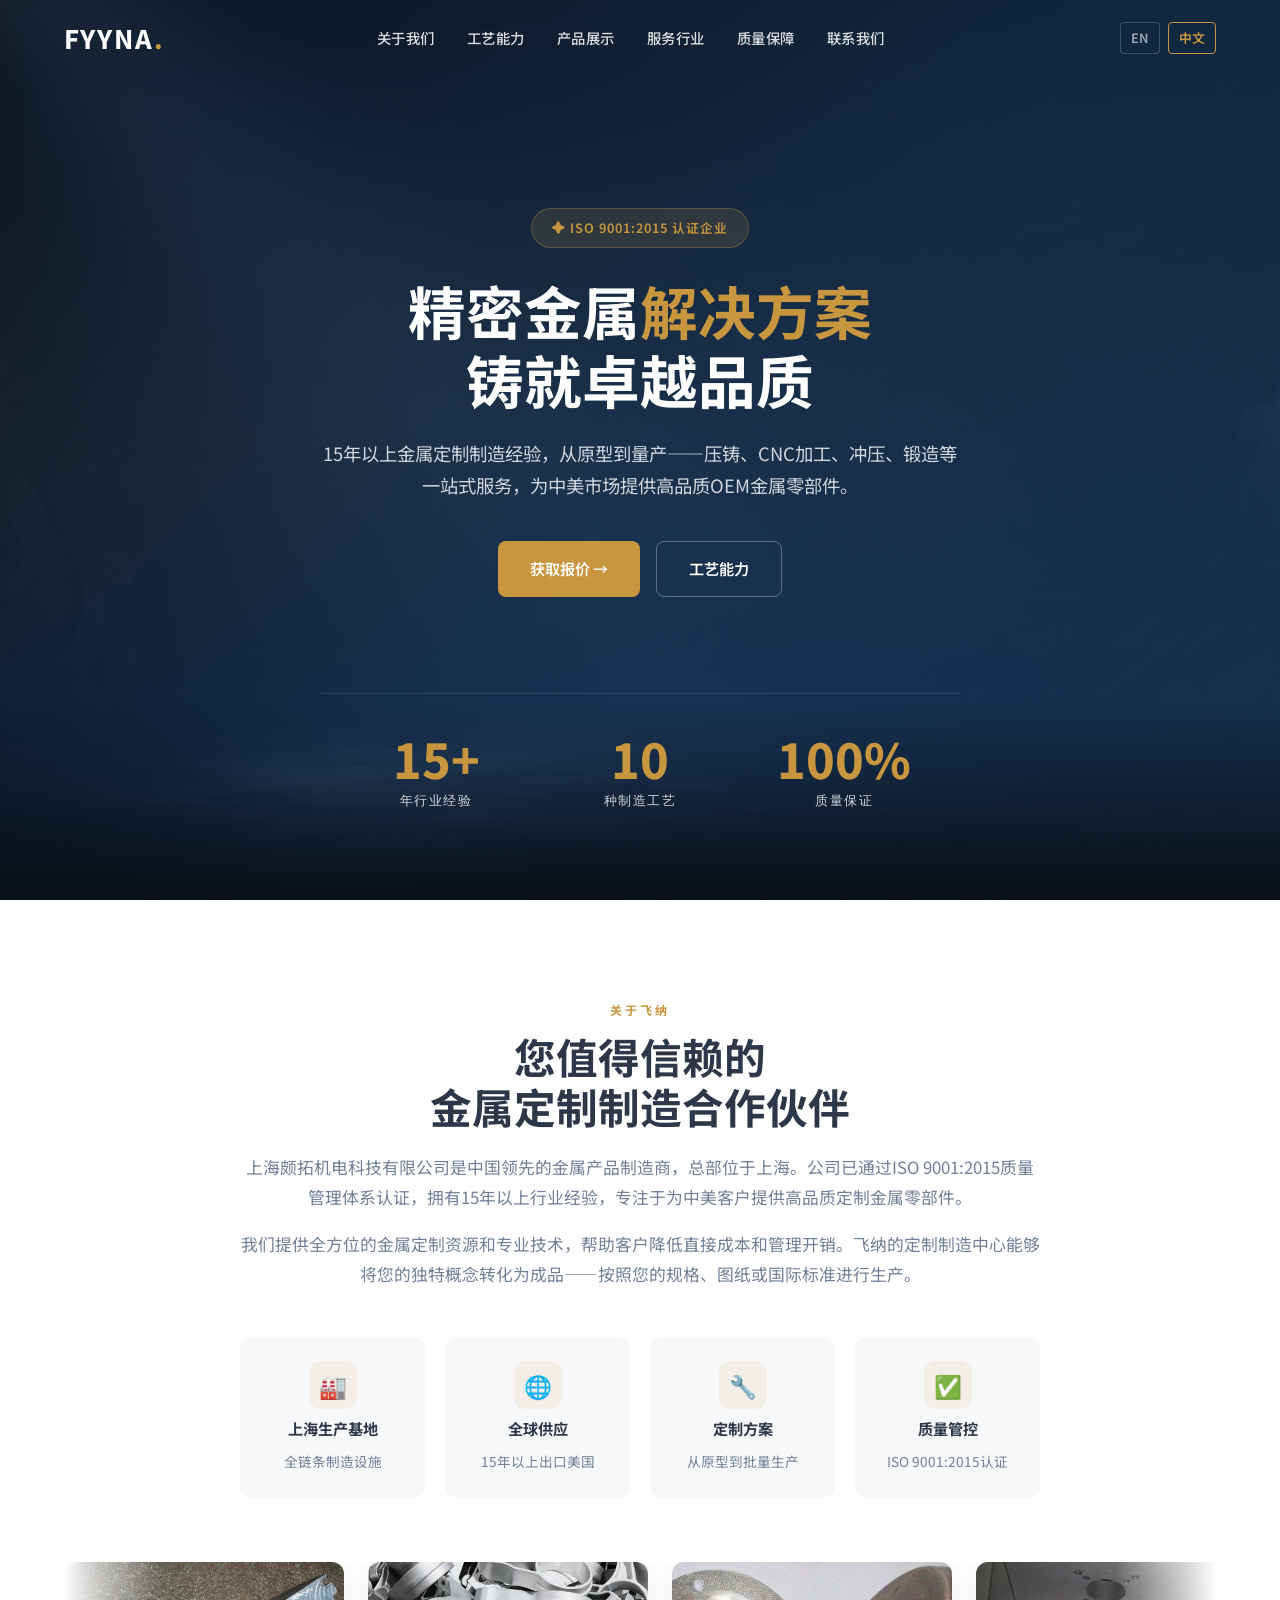
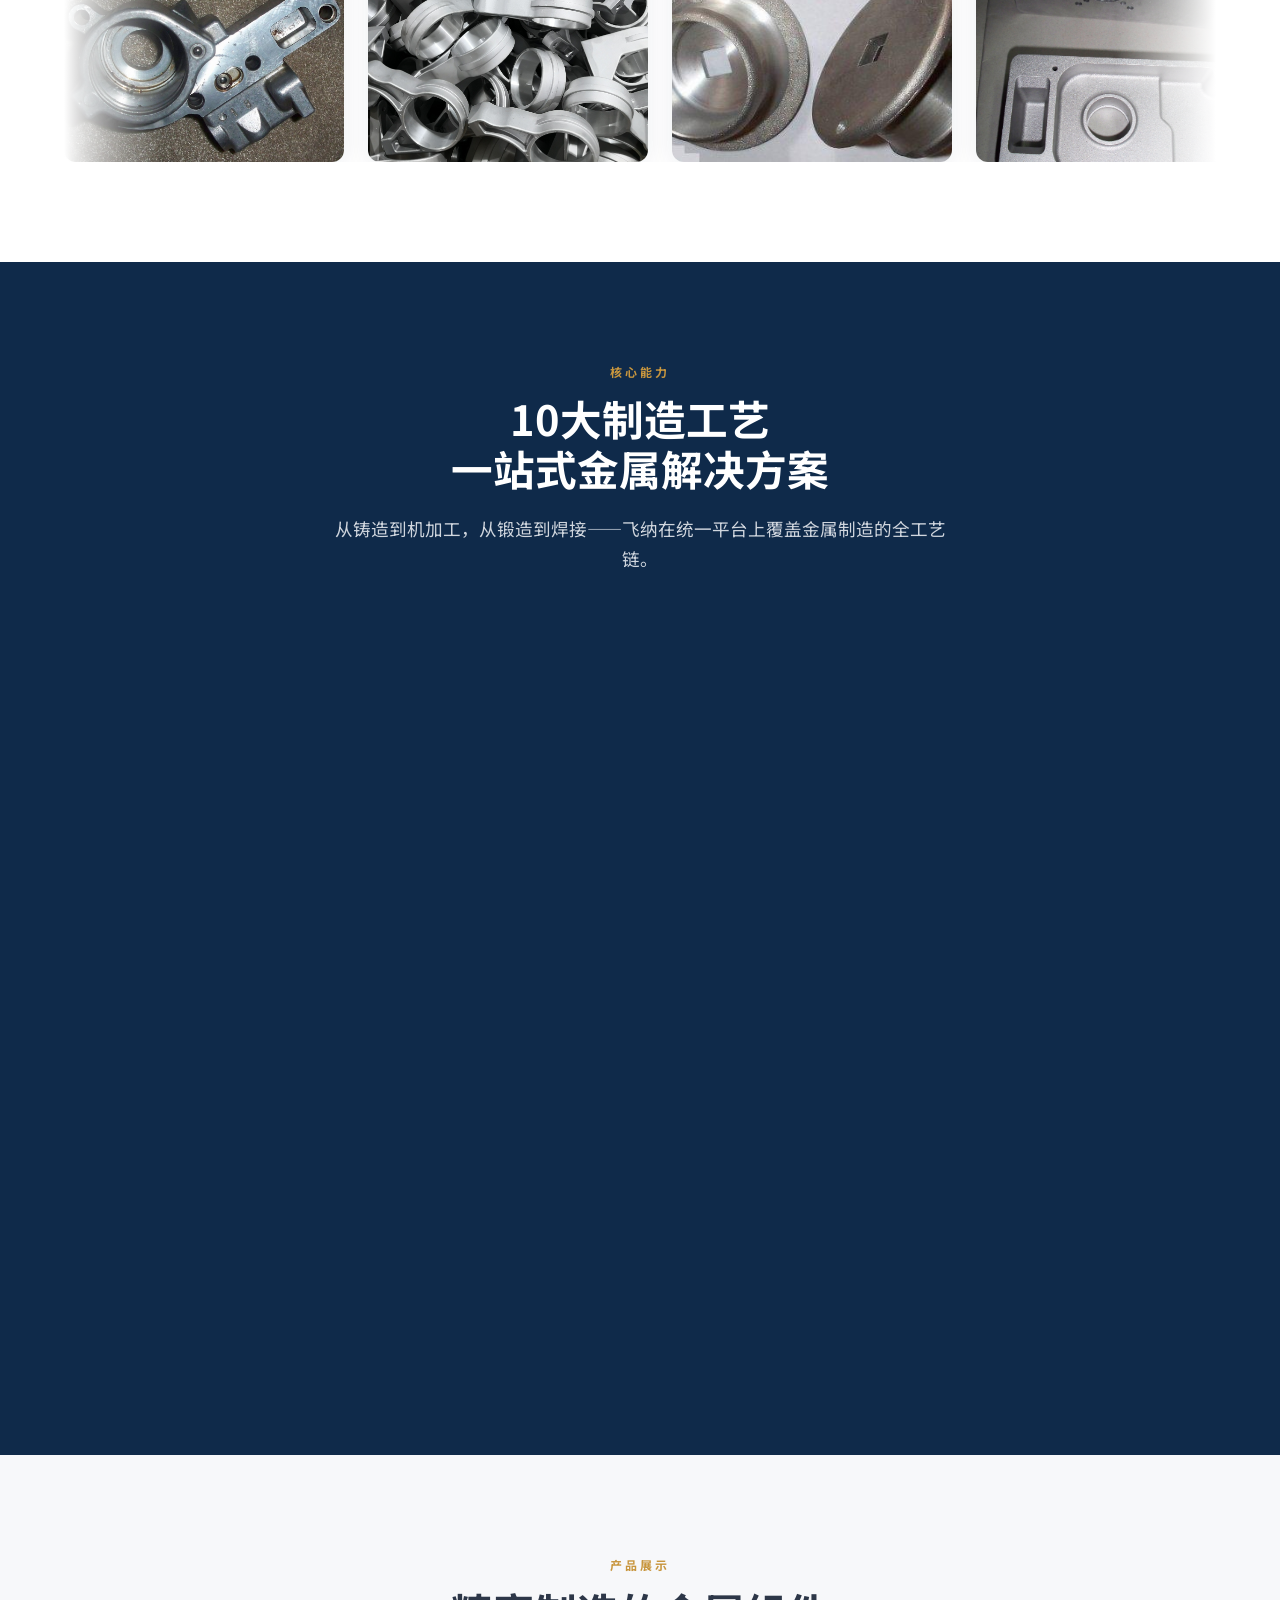
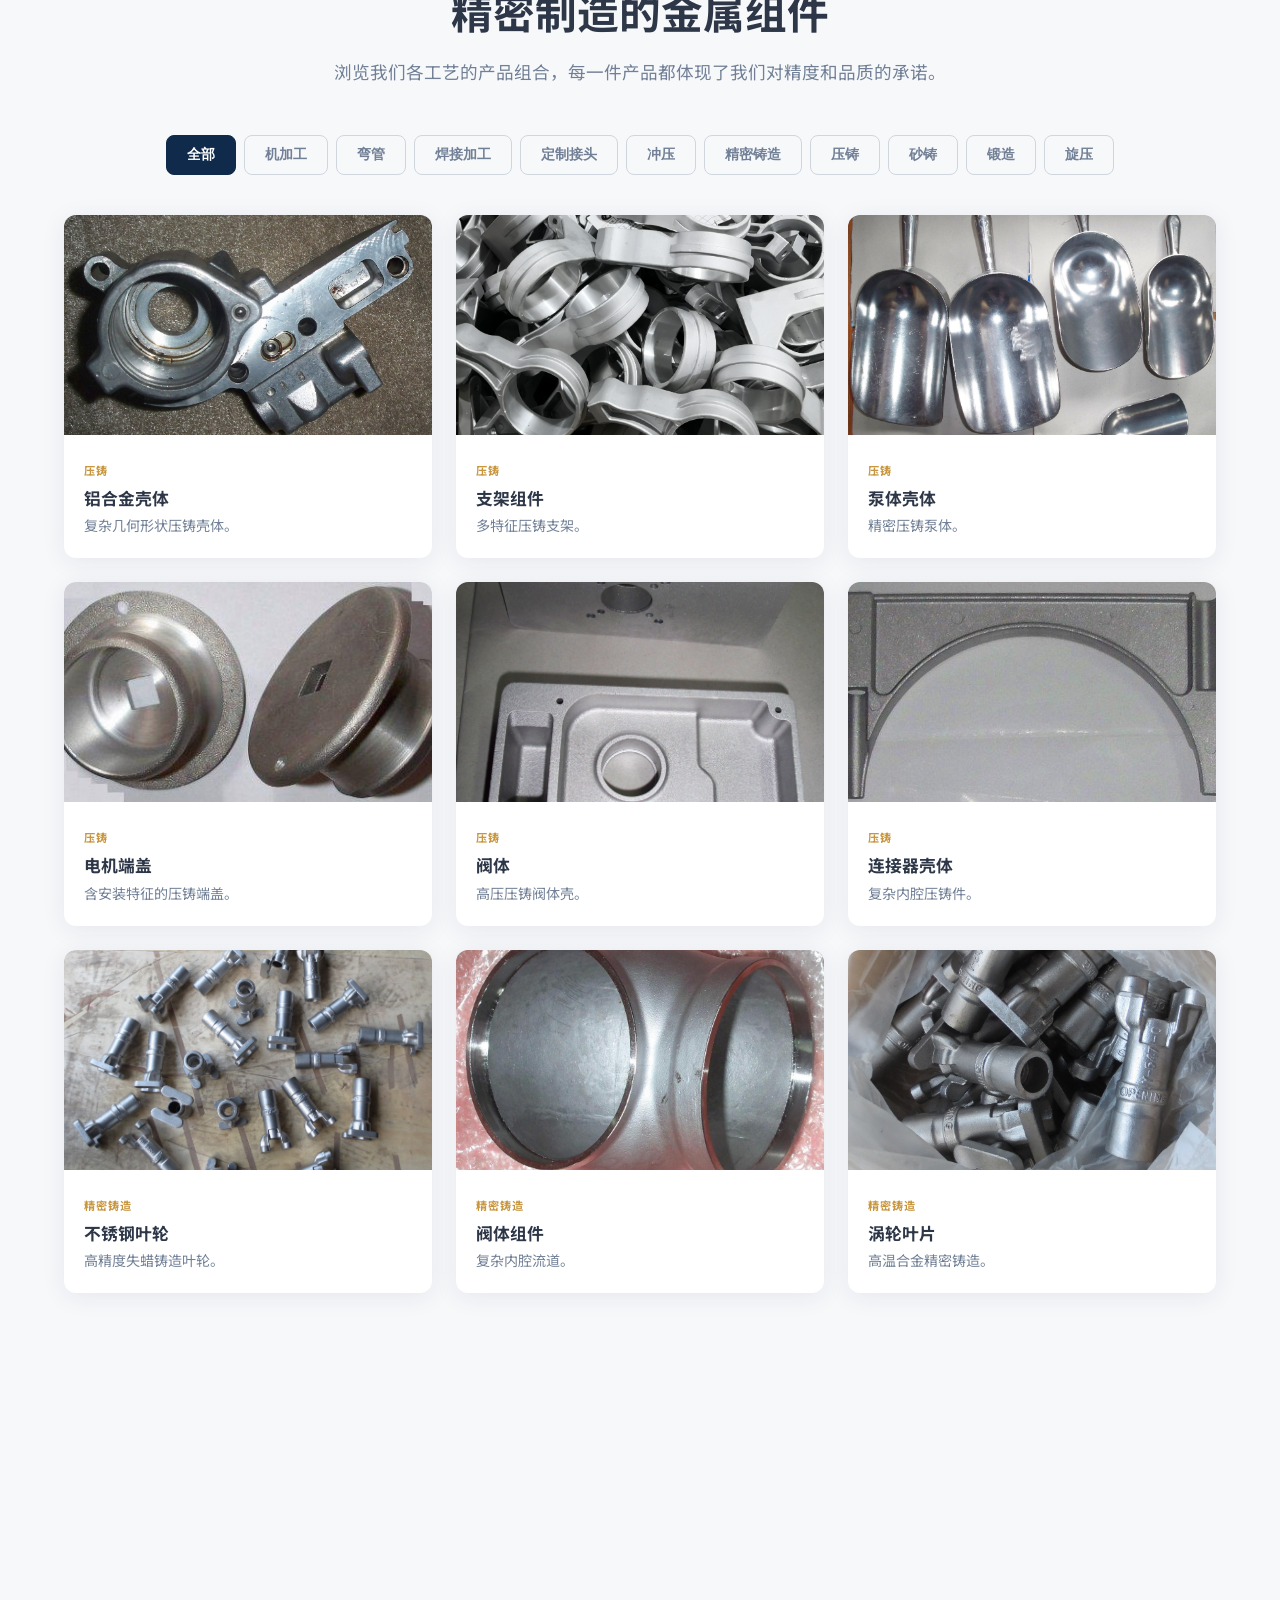
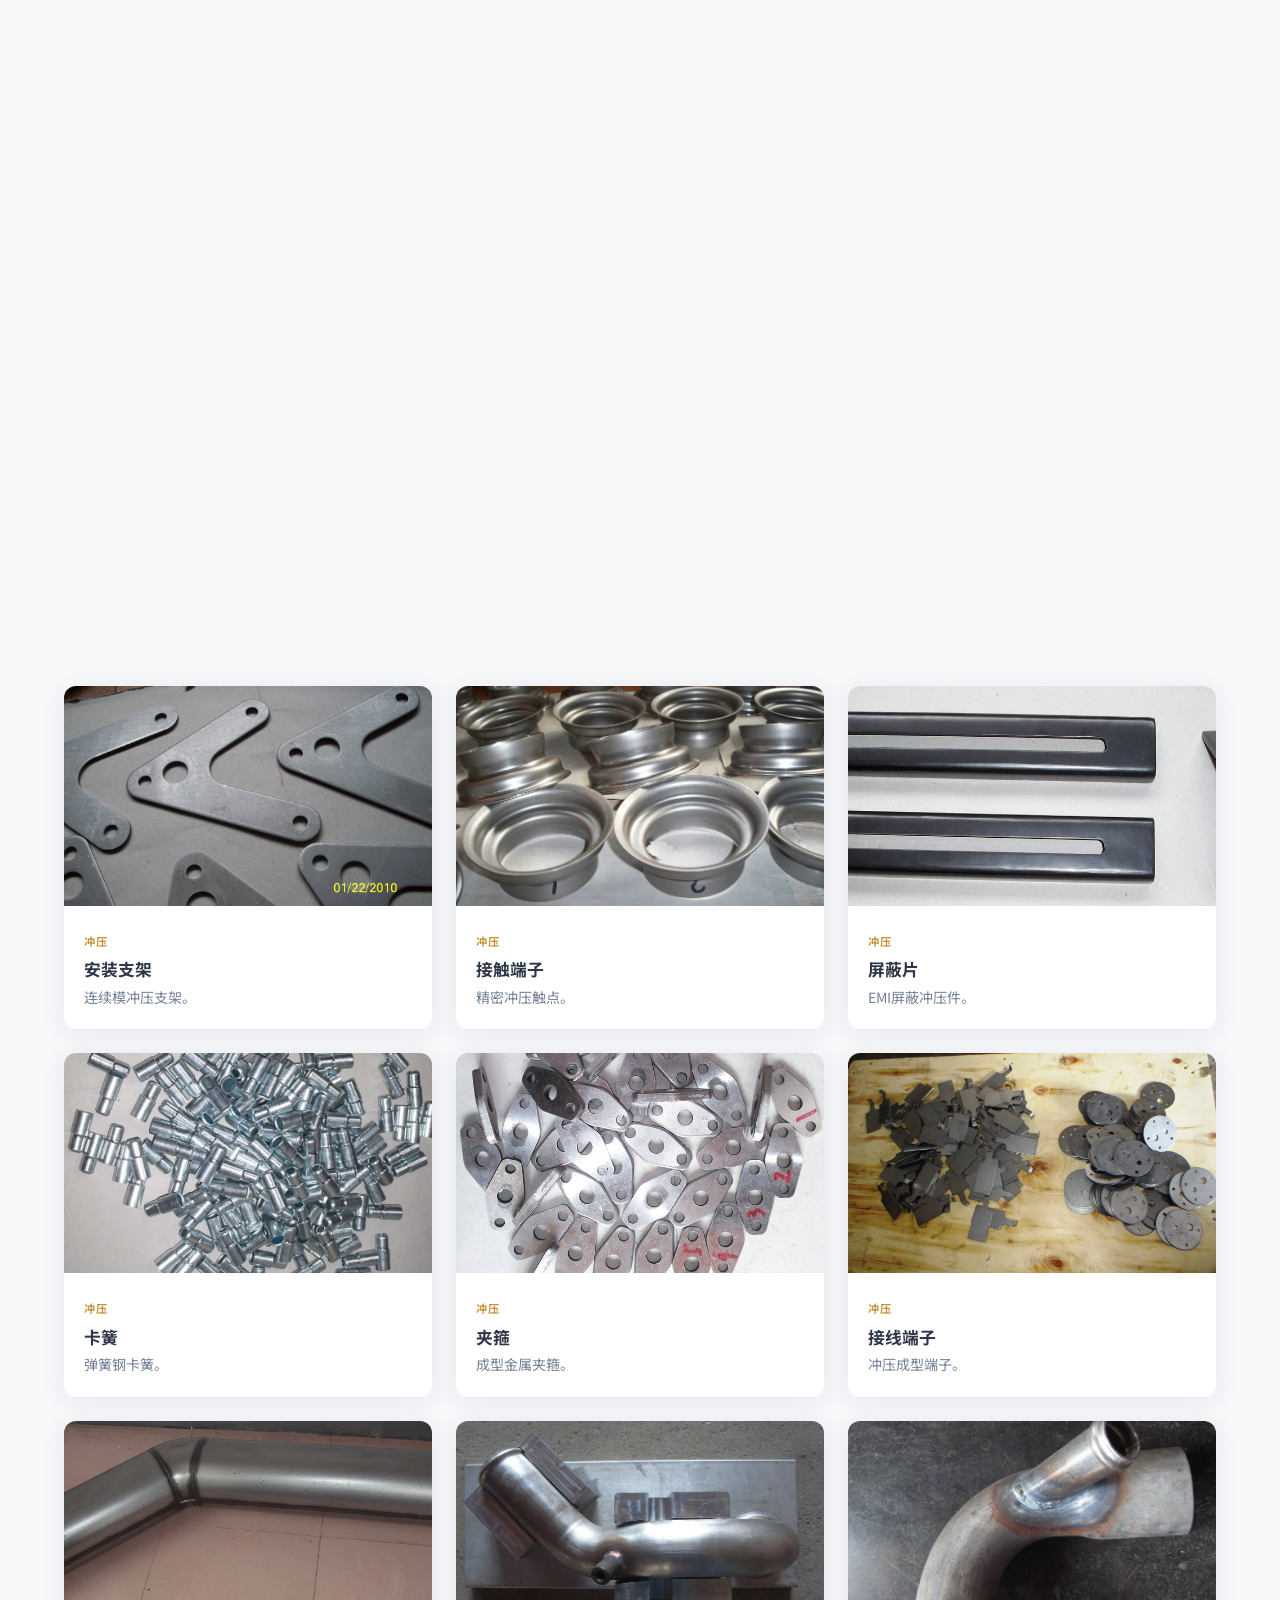
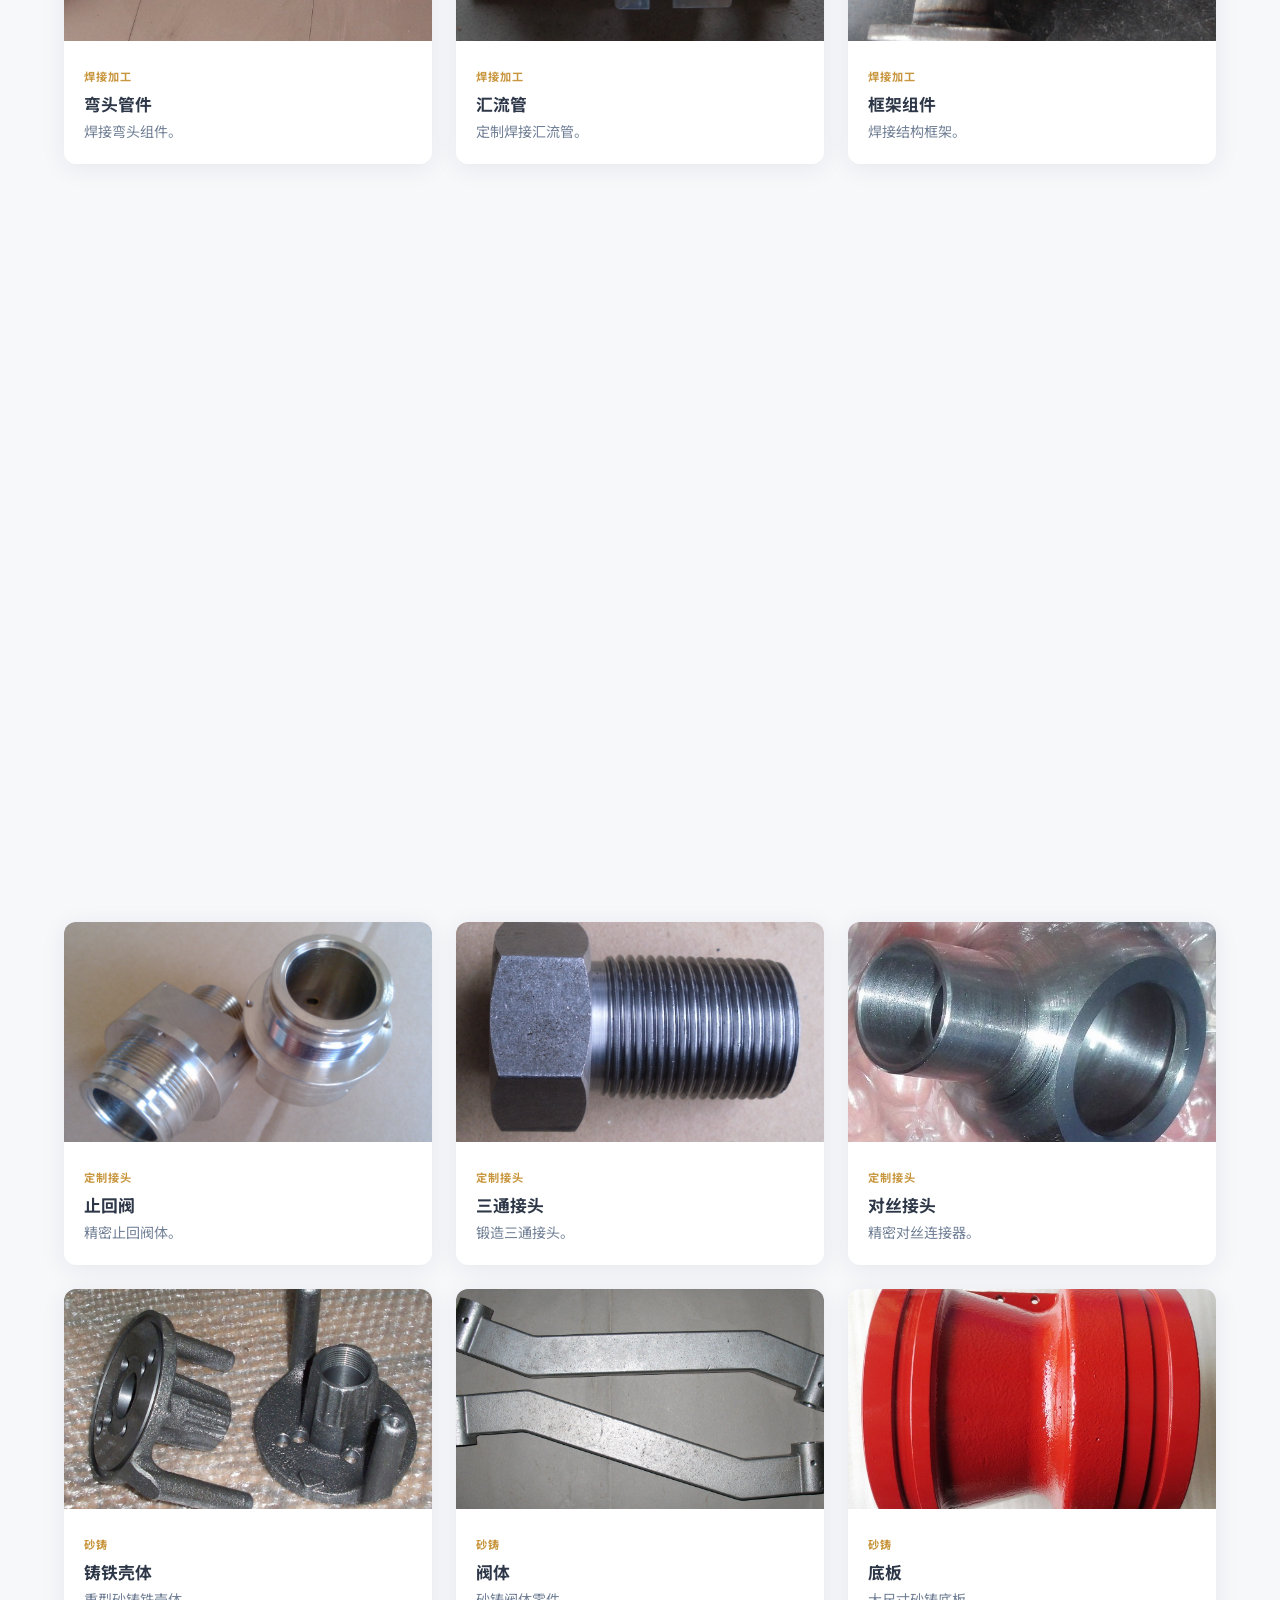
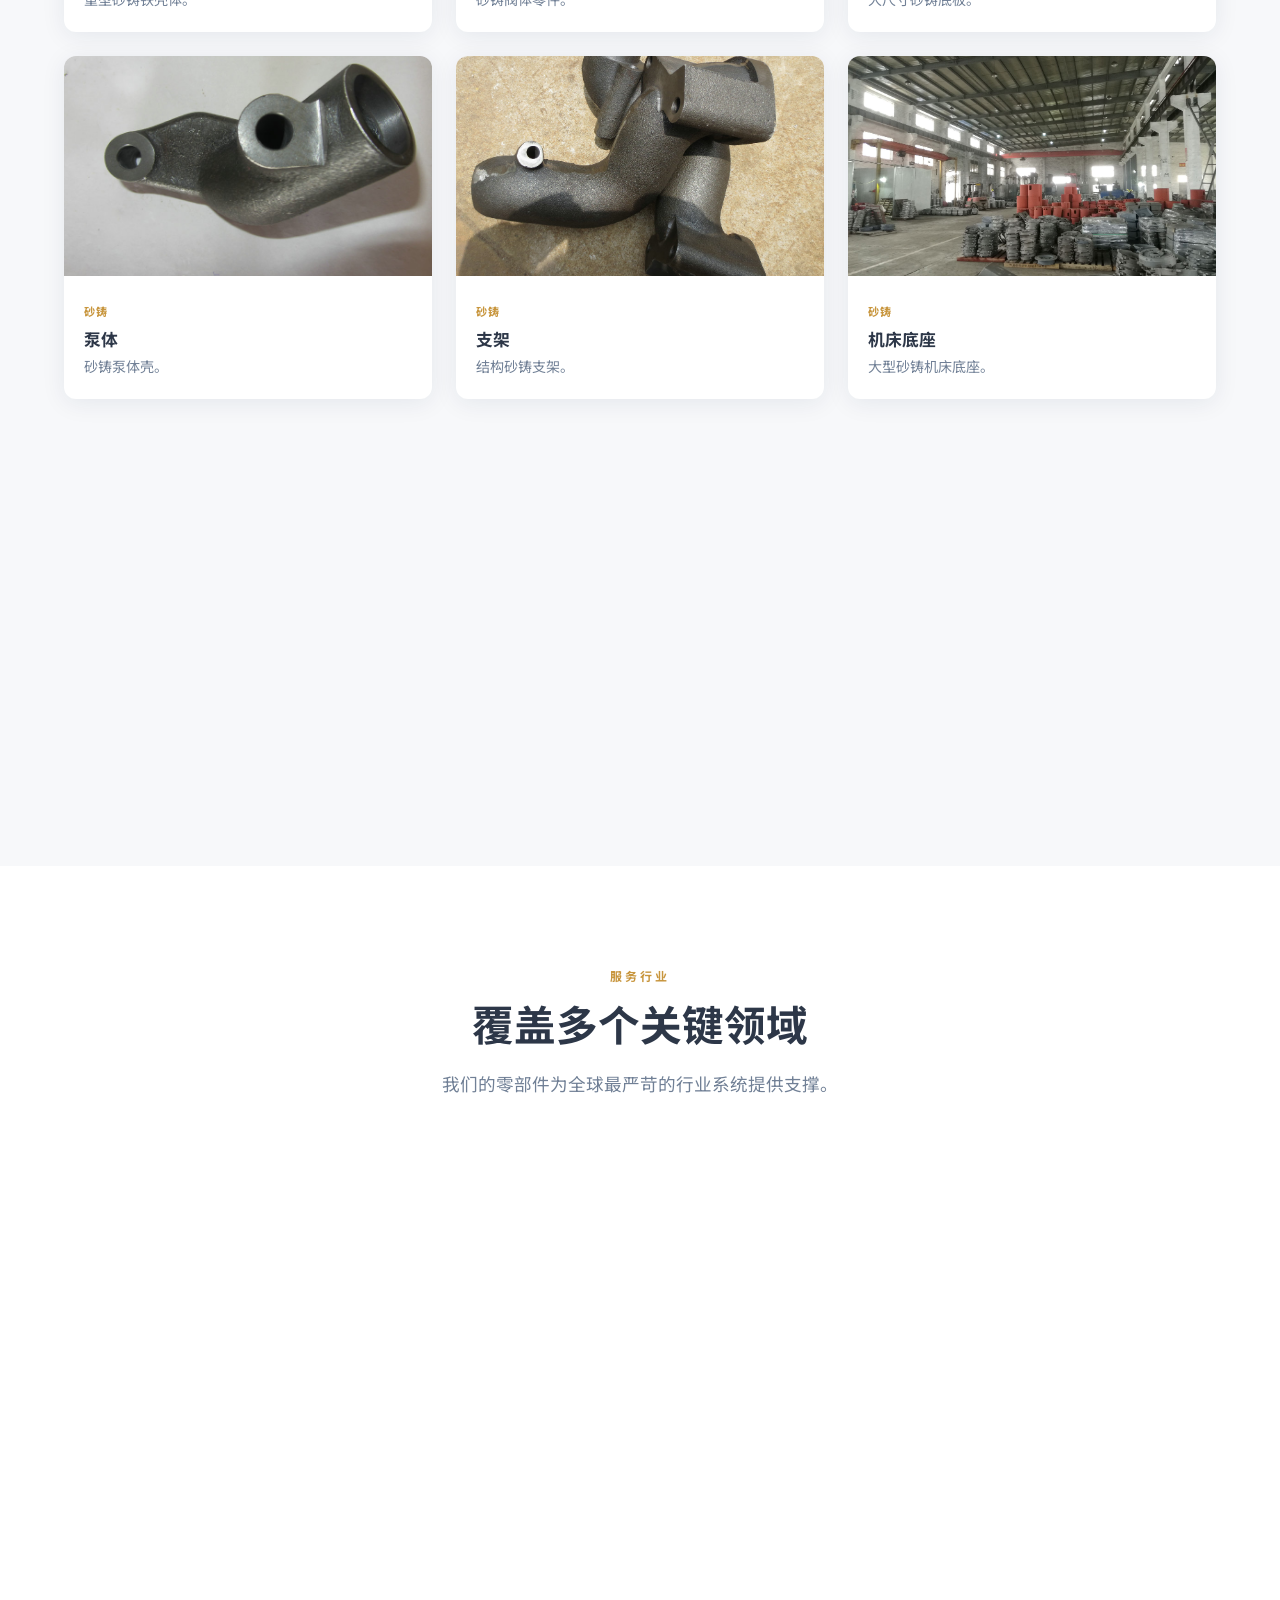
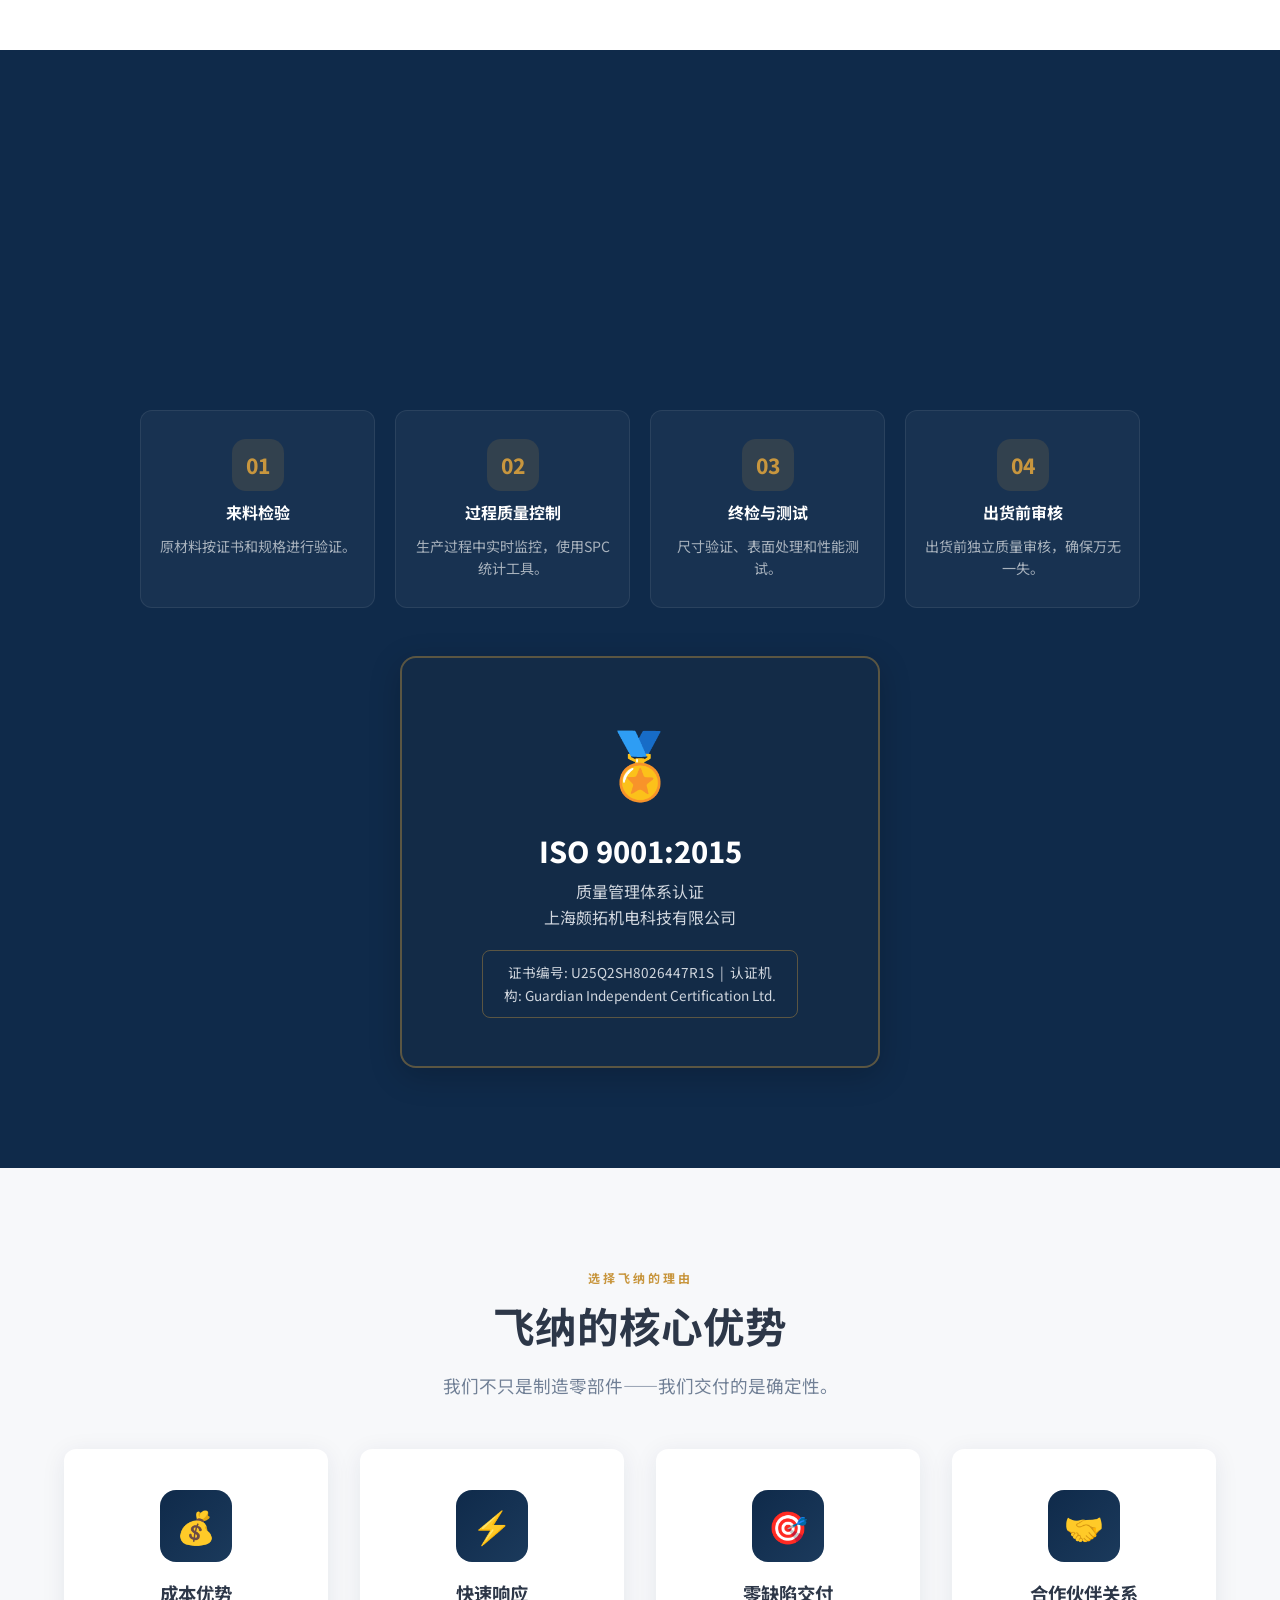
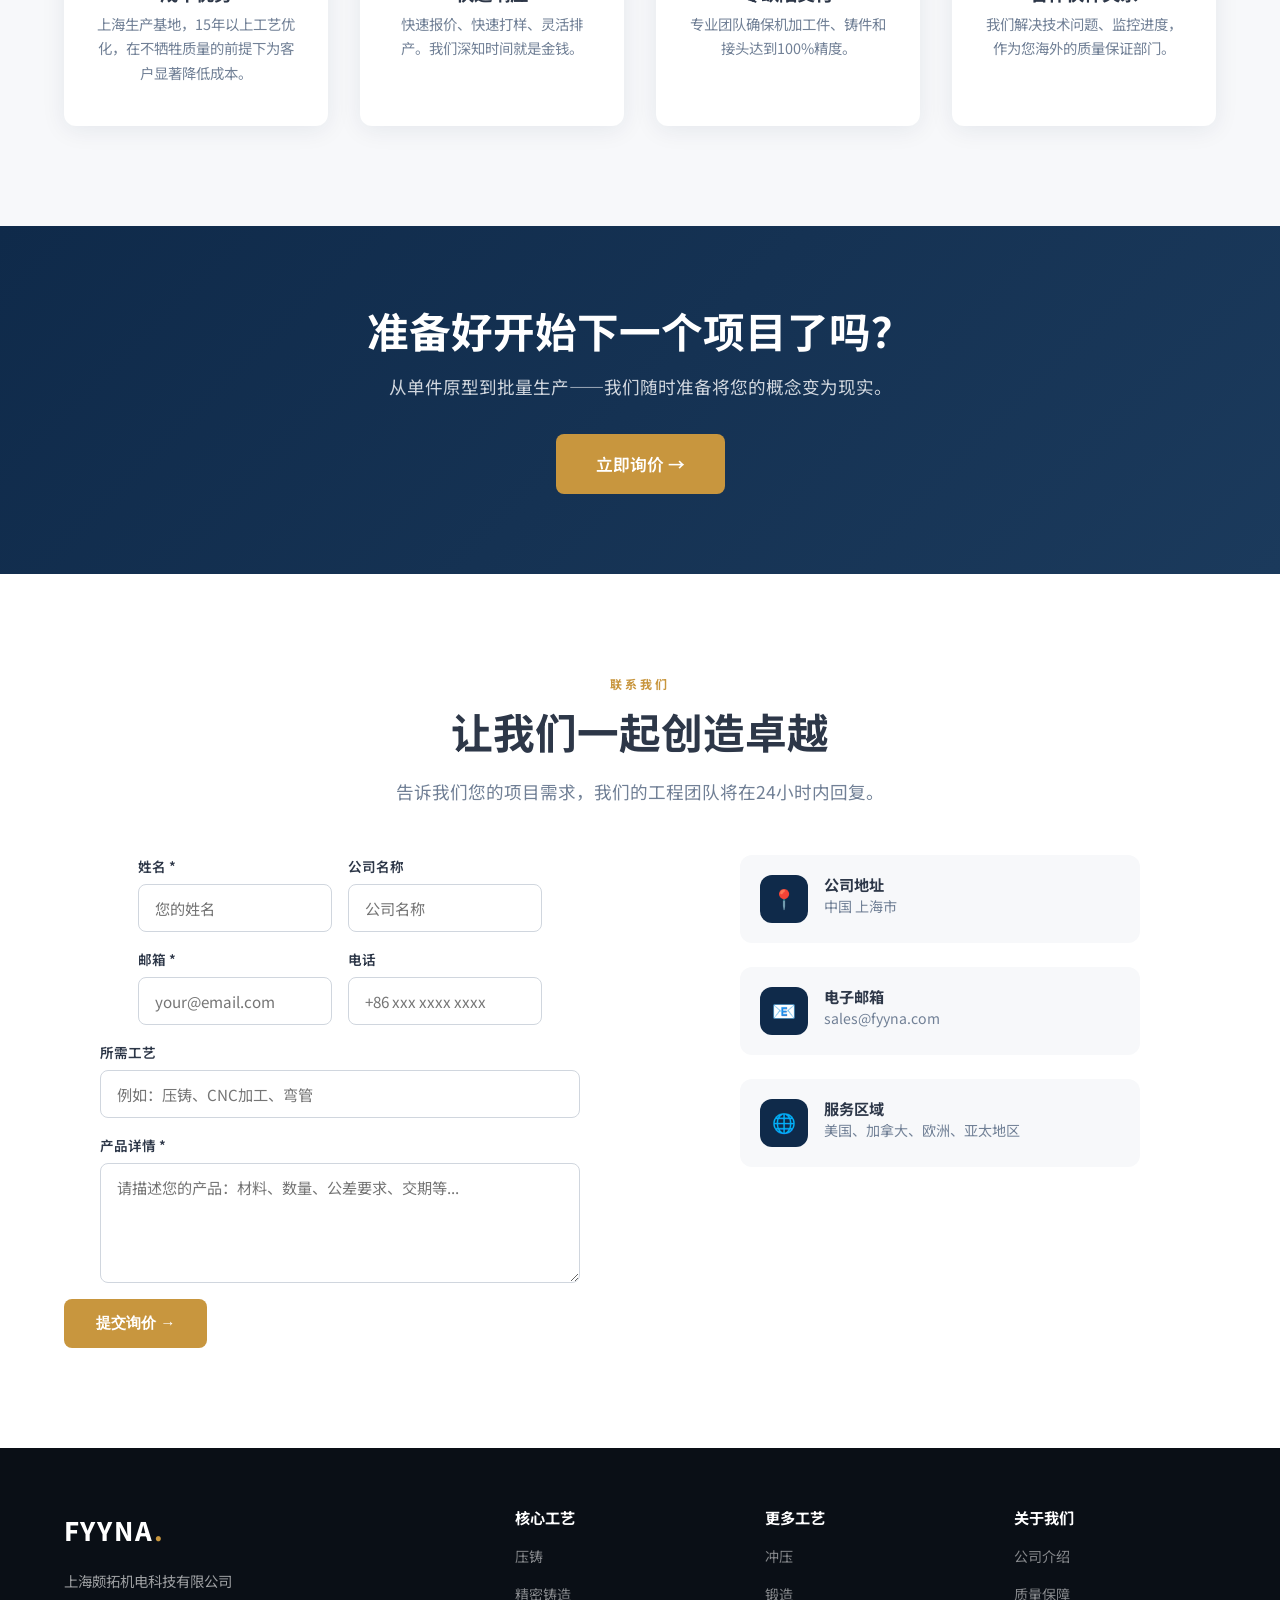
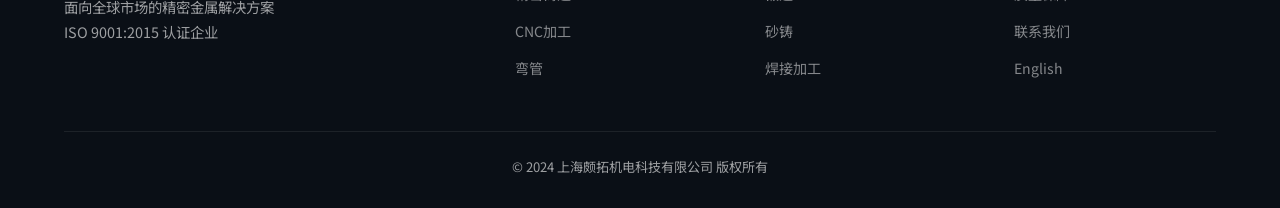
==== commit 787d66f4: "Client feedback: reorder product tabs, add sand-casting/spinning images, update company name to 颇拓, " ====
--- a/zh.html
+++ b/zh.html
@@ -3,8 +3,8 @@
 <head>
   <meta charset="UTF-8">
   <meta name="viewport" content="width=device-width, initial-scale=1.0">
-  <title>飞纳实业 — 精密金属解决方案 | 上海飞纳机械科技有限公司</title>
-  <meta name="description" content="上海飞纳机械科技有限公司 — ISO 9001认证金属定制零部件制造商。压铸、精密铸造、CNC加工、冲压、锻造、弯管。15年以上出口经验。">
+  <title>飞纳实业 — 精密金属解决方案 | 上海颇拓机电科技有限公司</title>
+  <meta name="description" content="上海颇拓机电科技有限公司 — ISO 9001认证金属定制零部件制造商。压铸、精密铸造、CNC加工、冲压、锻造、弯管。15年以上出口经验。">
   <link rel="preconnect" href="https://fonts.googleapis.com">
   <link href="https://fonts.googleapis.com/css2?family=Inter:wght@400;500;600;700;800&family=Noto+Sans+SC:wght@400;500;700;900&display=swap" rel="stylesheet">
   <link rel="stylesheet" href="css/style.css">
@@ -72,7 +72,7 @@
     <div class="about-center fade-up">
       <div class="section-label">关于飞纳</div>
       <h2>您值得信赖的<br>金属定制制造合作伙伴</h2>
-      <p>上海飞纳机械科技有限公司是中国领先的金属产品制造商，总部位于上海。公司已通过ISO 9001:2015质量管理体系认证，拥有15年以上行业经验，专注于为中美客户提供高品质定制金属零部件。</p>
+      <p>上海颇拓机电科技有限公司是中国领先的金属产品制造商，总部位于上海。公司已通过ISO 9001:2015质量管理体系认证，拥有15年以上行业经验，专注于为中美客户提供高品质定制金属零部件。</p>
       <p>我们提供全方位的金属定制资源和专业技术，帮助客户降低直接成本和管理开销。飞纳的定制制造中心能够将您的独特概念转化为成品——按照您的规格、图纸或国际标准进行生产。</p>
       <div class="about-features">
         <div class="about-feature">
@@ -206,15 +206,15 @@
     <p class="section-desc">浏览我们各工艺的产品组合，每一件产品都体现了我们对精度和品质的承诺。</p>
     <div class="products-tabs">
       <button class="products-tab active" data-filter="all">全部</button>
-      <button class="products-tab" data-filter="die-casting">压铸</button>
-      <button class="products-tab" data-filter="investment-casting">精密铸造</button>
       <button class="products-tab" data-filter="machining">机加工</button>
       <button class="products-tab" data-filter="tube-bending">弯管</button>
-      <button class="products-tab" data-filter="forging">锻造</button>
-      <button class="products-tab" data-filter="stamping">冲压</button>
       <button class="products-tab" data-filter="fabrication">焊接加工</button>
       <button class="products-tab" data-filter="custom-fitting">定制接头</button>
+      <button class="products-tab" data-filter="stamping">冲压</button>
+      <button class="products-tab" data-filter="investment-casting">精密铸造</button>
+      <button class="products-tab" data-filter="die-casting">压铸</button>
       <button class="products-tab" data-filter="sand-casting">砂铸</button>
+      <button class="products-tab" data-filter="forging">锻造</button>
       <button class="products-tab" data-filter="spinning">旋压</button>
     </div>
     <div class="products-grid" id="productsGrid">
@@ -274,6 +274,16 @@
       <div class="product-card fade-up" data-category="custom-fitting"><div style="overflow:hidden"><img class="product-card-img" src="images/products/custom-fitting/custom-fitting-4.jpg" alt="定制接头"></div><div class="product-card-body"><div class="product-card-tag">定制接头</div><h3>止回阀</h3><p>精密止回阀体。</p></div></div>
       <div class="product-card fade-up" data-category="custom-fitting"><div style="overflow:hidden"><img class="product-card-img" src="images/products/custom-fitting/custom-fitting-5.jpg" alt="定制接头"></div><div class="product-card-body"><div class="product-card-tag">定制接头</div><h3>三通接头</h3><p>锻造三通接头。</p></div></div>
       <div class="product-card fade-up" data-category="custom-fitting"><div style="overflow:hidden"><img class="product-card-img" src="images/products/custom-fitting/custom-fitting-6.jpg" alt="定制接头"></div><div class="product-card-body"><div class="product-card-tag">定制接头</div><h3>对丝接头</h3><p>精密对丝连接器。</p></div></div>
+      <!-- 砂铸 (6) -->
+      <div class="product-card fade-up" data-category="sand-casting"><div style="overflow:hidden"><img class="product-card-img" src="images/products/sand-casting/sand-casting-1.jpg" alt="砂铸件"></div><div class="product-card-body"><div class="product-card-tag">砂铸</div><h3>铸铁壳体</h3><p>重型砂铸铁壳体。</p></div></div>
+      <div class="product-card fade-up" data-category="sand-casting"><div style="overflow:hidden"><img class="product-card-img" src="images/products/sand-casting/sand-casting-2.jpg" alt="砂铸件"></div><div class="product-card-body"><div class="product-card-tag">砂铸</div><h3>阀体</h3><p>砂铸阀体零件。</p></div></div>
+      <div class="product-card fade-up" data-category="sand-casting"><div style="overflow:hidden"><img class="product-card-img" src="images/products/sand-casting/sand-casting-3.jpg" alt="砂铸件"></div><div class="product-card-body"><div class="product-card-tag">砂铸</div><h3>底板</h3><p>大尺寸砂铸底板。</p></div></div>
+      <div class="product-card fade-up" data-category="sand-casting"><div style="overflow:hidden"><img class="product-card-img" src="images/products/sand-casting/sand-casting-4.jpg" alt="砂铸件"></div><div class="product-card-body"><div class="product-card-tag">砂铸</div><h3>泵体</h3><p>砂铸泵体壳。</p></div></div>
+      <div class="product-card fade-up" data-category="sand-casting"><div style="overflow:hidden"><img class="product-card-img" src="images/products/sand-casting/sand-casting-5.jpg" alt="砂铸件"></div><div class="product-card-body"><div class="product-card-tag">砂铸</div><h3>支架</h3><p>结构砂铸支架。</p></div></div>
+      <div class="product-card fade-up" data-category="sand-casting"><div style="overflow:hidden"><img class="product-card-img" src="images/products/sand-casting/sand-casting-6.jpg" alt="砂铸件"></div><div class="product-card-body"><div class="product-card-tag">砂铸</div><h3>机床底座</h3><p>大型砂铸机床底座。</p></div></div>
+      <!-- 旋压 (2) -->
+      <div class="product-card fade-up" data-category="spinning"><div style="overflow:hidden"><img class="product-card-img" src="images/products/spinning/spinning-1.jpg" alt="旋压件"></div><div class="product-card-body"><div class="product-card-tag">旋压</div><h3>金属锥体</h3><p>精密旋压金属锥体。</p></div></div>
+      <div class="product-card fade-up" data-category="spinning"><div style="overflow:hidden"><img class="product-card-img" src="images/products/spinning/spinning-2.jpg" alt="旋压件"></div><div class="product-card-body"><div class="product-card-tag">旋压</div><h3>圆筒壳体</h3><p>旋压成型圆筒零件。</p></div></div>
     </div>
   </div>
 </section>
@@ -325,7 +335,7 @@
     <div class="quality-center fade-up">
       <div class="section-label">质量保障</div>
       <h2 style="color:#fff">ISO 9001:2015 认证<br>质量管理体系</h2>
-      <p>每一件产品都经过严格检验。我们作为您海外的质量保证部门，确保所有出库材料均符合您的订单要求。</p>
+      <p>每一件产品都经过严格检验。我们作为您海外的质量保证部门，确保所有出库的材料及零件性能均符合您的订单要求。</p>
     </div>
     <div class="quality-steps fade-up">
       <div class="quality-step">
@@ -352,9 +362,9 @@
     <div class="quality-badge fade-up">
       <div class="quality-badge-icon">🏅</div>
       <h3>ISO 9001:2015</h3>
-      <p>质量管理体系认证<br>上海飞纳机械科技有限公司</p>
+      <p>质量管理体系认证<br>上海颇拓机电科技有限公司</p>
       <div style="margin-top:20px; padding: 10px 20px; border: 1px solid rgba(200,150,62,0.4); border-radius: 8px; font-size: 0.85rem; color: var(--metal-light);">
-        证书编号: QMS-08910 &nbsp;|&nbsp; 认证机构: TÜV SÜD
+        证书编号: U25Q2SH8026447R1S &nbsp;|&nbsp; 认证机构: Guardian Independent Certification Ltd.
       </div>
     </div>
   </div>
@@ -433,8 +443,8 @@
           <input type="text" id="process" placeholder="例如：压铸、CNC加工、弯管">
         </div>
         <div class="form-group">
-          <label for="message">项目详情 *</label>
-          <textarea id="message" placeholder="请描述您的项目：材料、数量、公差要求、交期等..." required></textarea>
+          <label for="message">产品详情 *</label>
+          <textarea id="message" placeholder="请描述您的产品：材料、数量、公差要求、交期等..." required></textarea>
         </div>
         <button type="submit" class="btn btn-primary" style="align-self:flex-start;">提交询价 →</button>
       </form>
@@ -454,20 +464,6 @@
           </div>
         </div>
         <div class="contact-item">
-          <div class="contact-item-icon">📞</div>
-          <div>
-            <h4>联系电话</h4>
-            <p>+86 21 XXXX XXXX</p>
-          </div>
-        </div>
-        <div class="contact-item">
-          <div class="contact-item-icon">🕐</div>
-          <div>
-            <h4>工作时间</h4>
-            <p>周一至周五 8:00 – 18:00（北京时间）</p>
-          </div>
-        </div>
-        <div class="contact-item">
           <div class="contact-item-icon">🌐</div>
           <div>
             <h4>服务区域</h4>
@@ -485,7 +481,7 @@
     <div class="footer-grid">
       <div class="footer-brand">
         <div class="nav-logo">FYYNA<span>.</span></div>
-        <p>上海飞纳机械科技有限公司<br>面向全球市场的精密金属解决方案<br>ISO 9001:2015 认证企业</p>
+        <p>上海颇拓机电科技有限公司<br>面向全球市场的精密金属解决方案<br>ISO 9001:2015 认证企业</p>
       </div>
       <div>
         <h4>核心工艺</h4>
@@ -516,7 +512,7 @@
       </div>
     </div>
     <div class="footer-bottom">
-      <p>© 2024 上海飞纳机械科技有限公司 版权所有</p>
+      <p>© 2024 上海颇拓机电科技有限公司 版权所有</p>
     </div>
   </div>
 </footer>
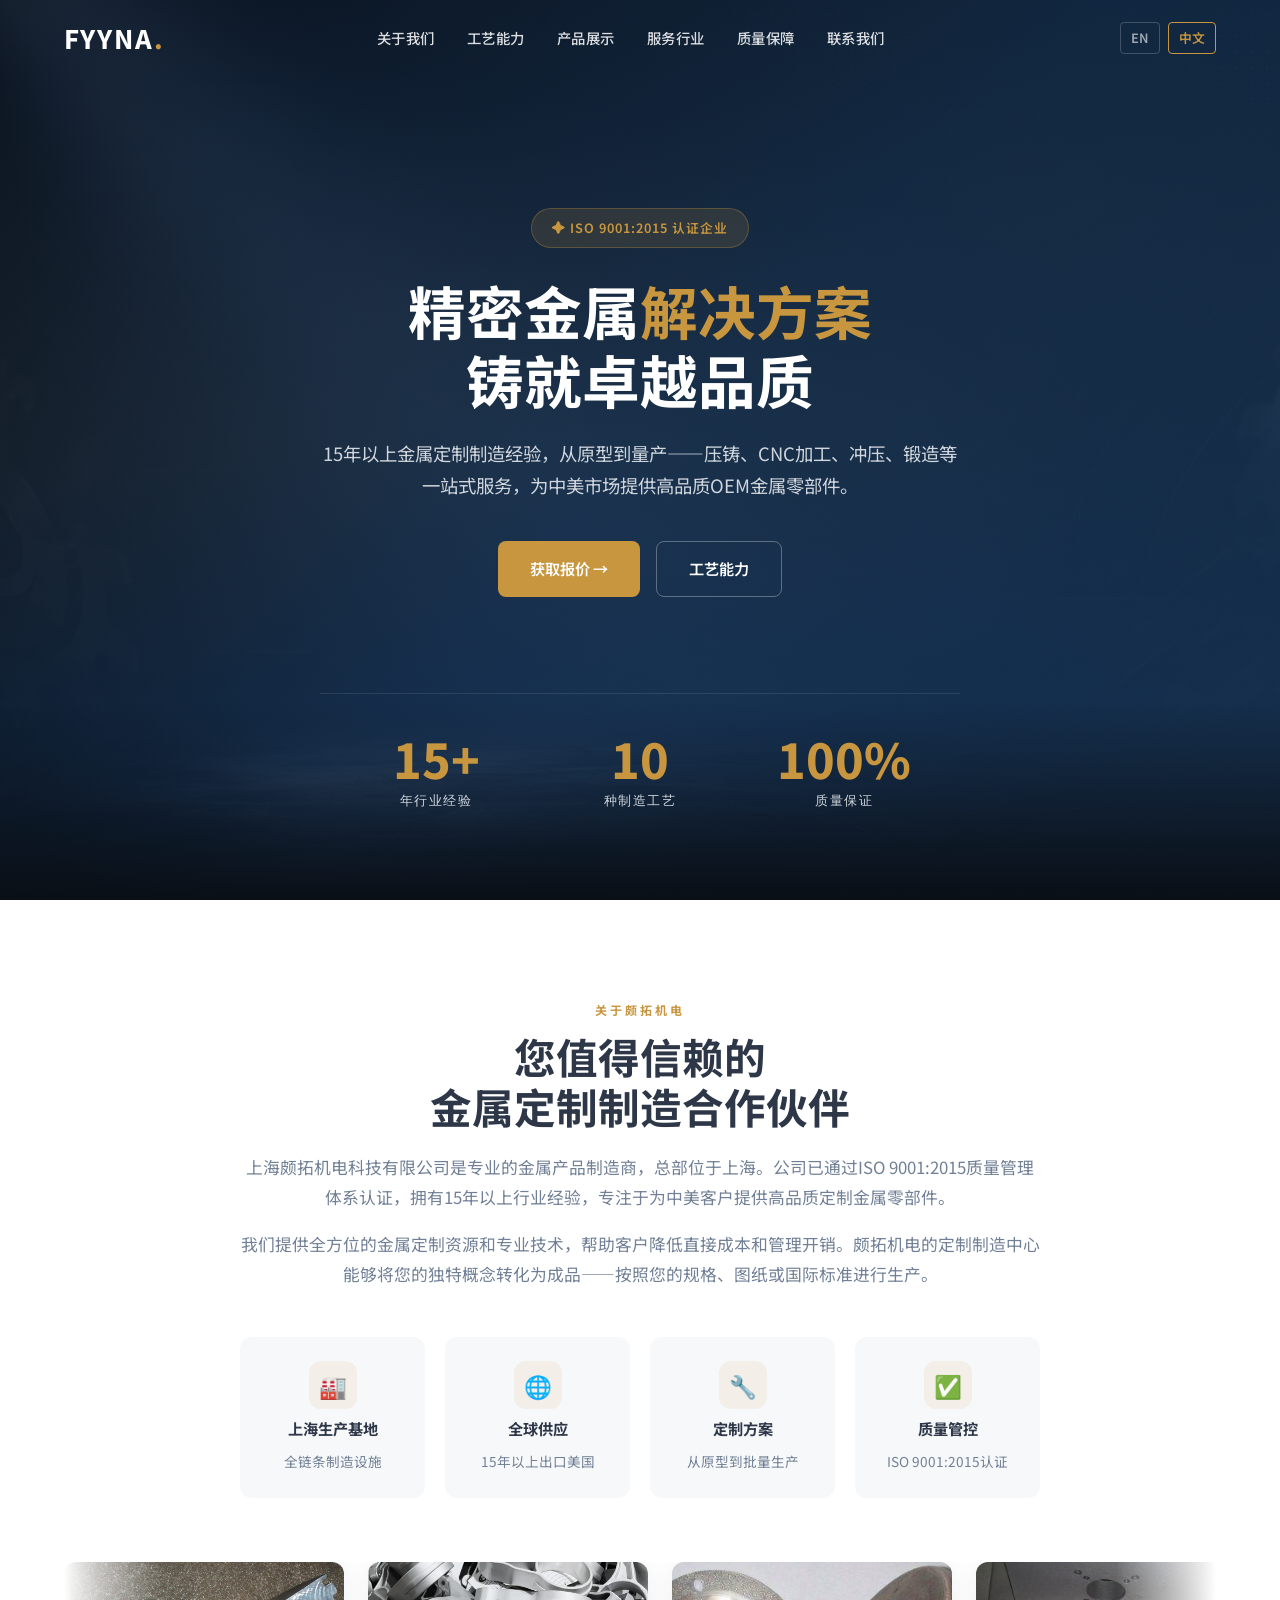
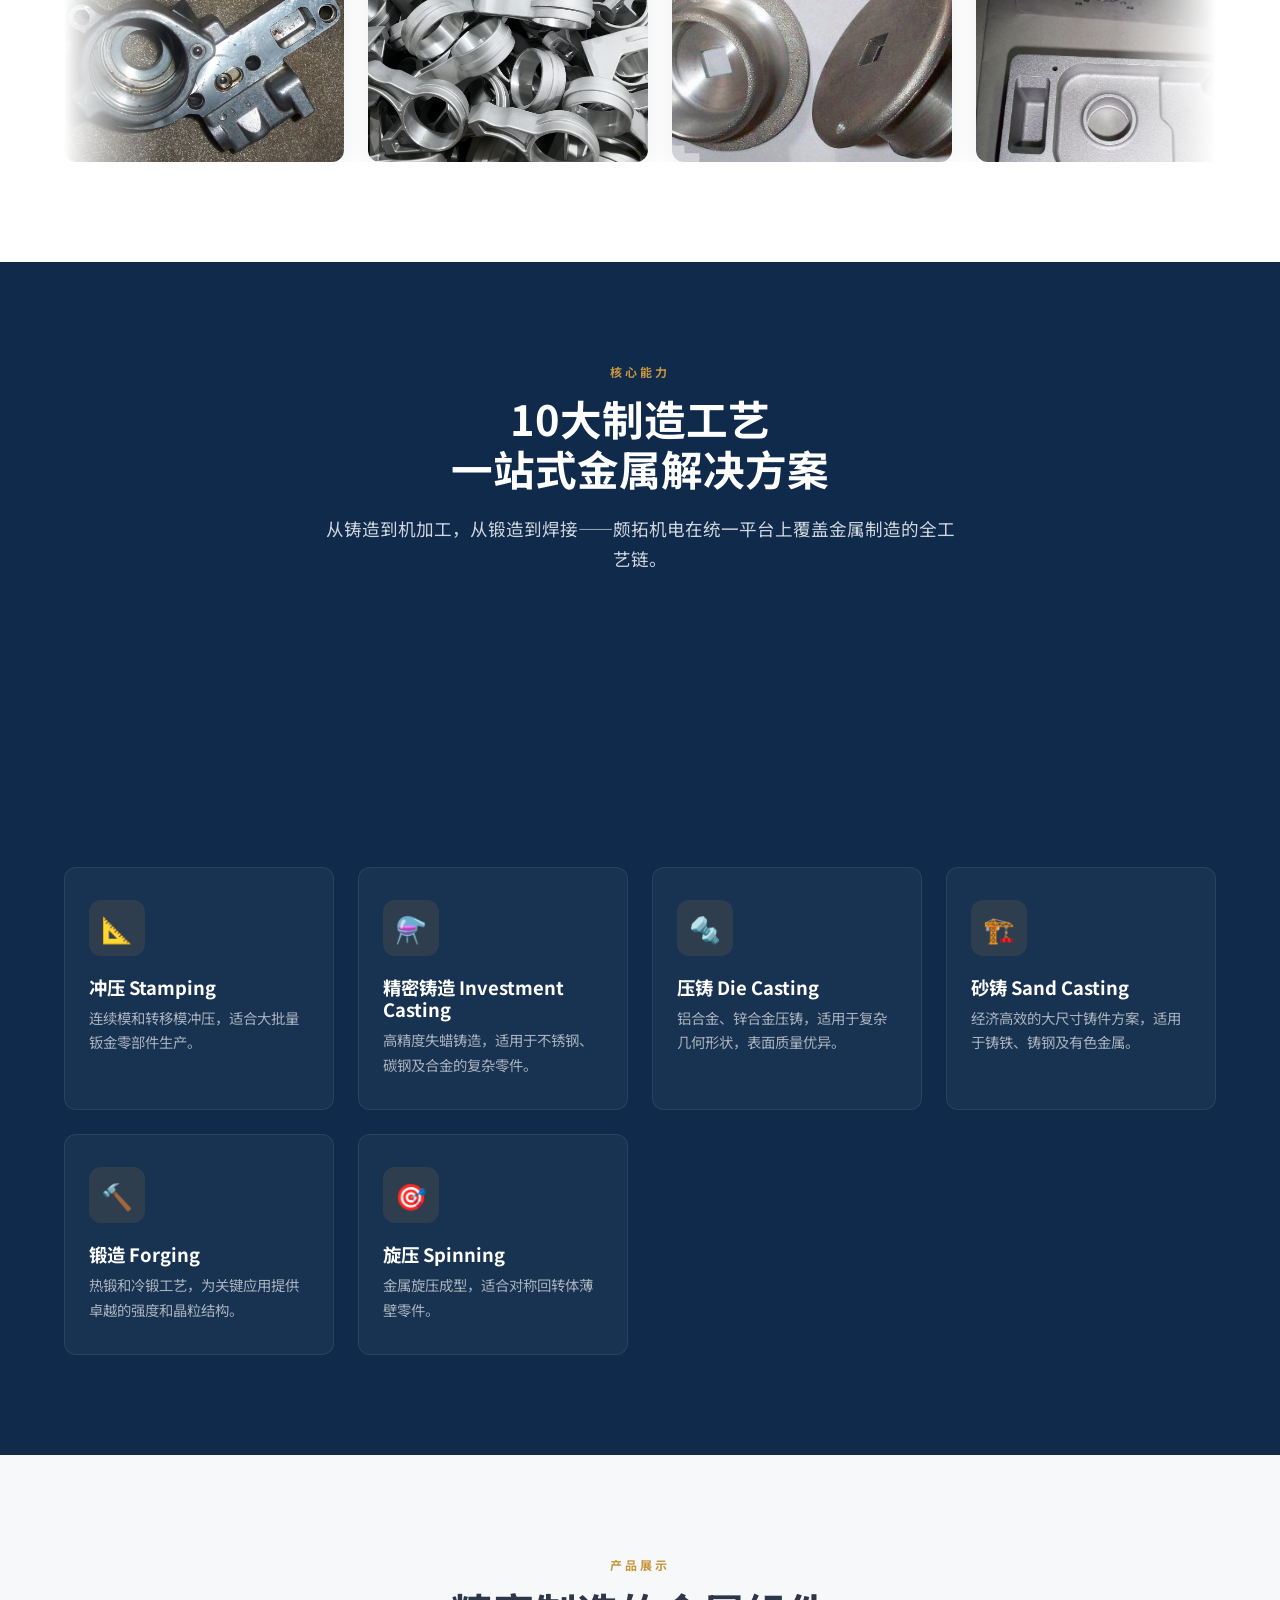
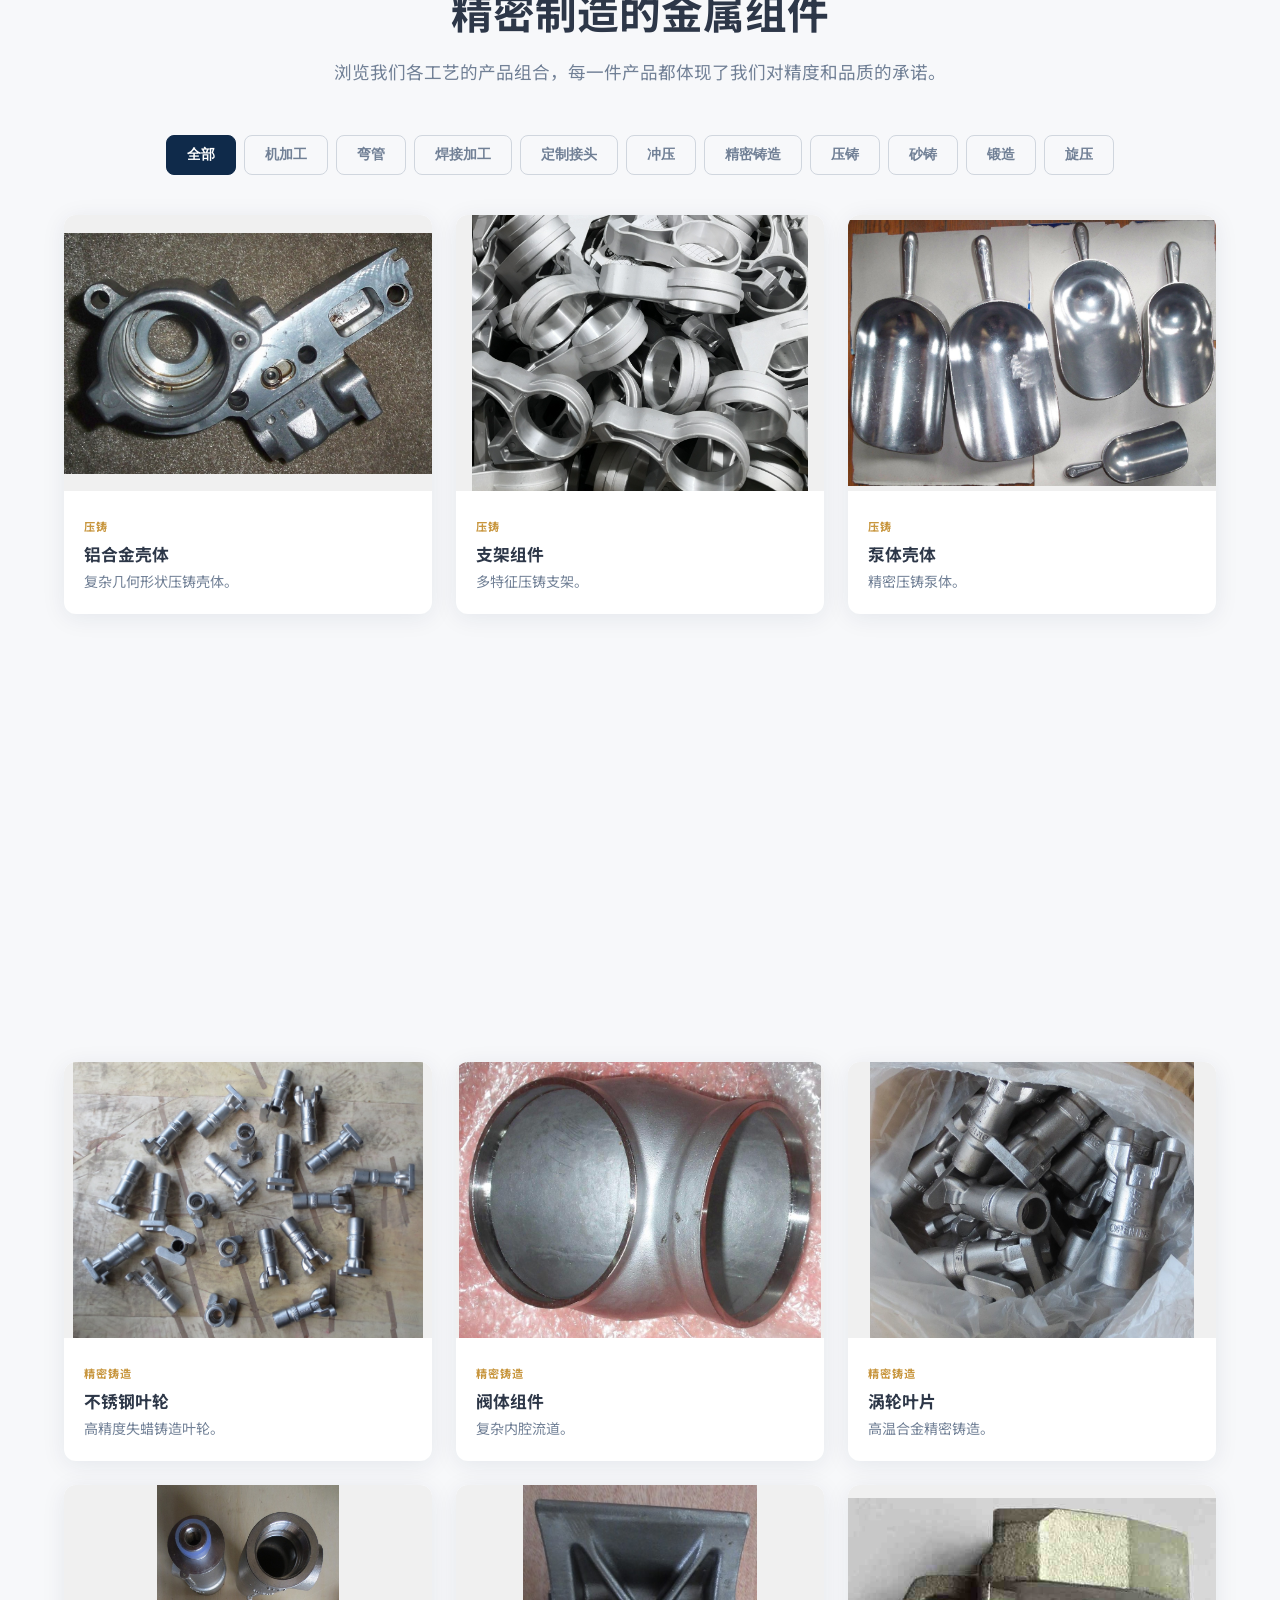
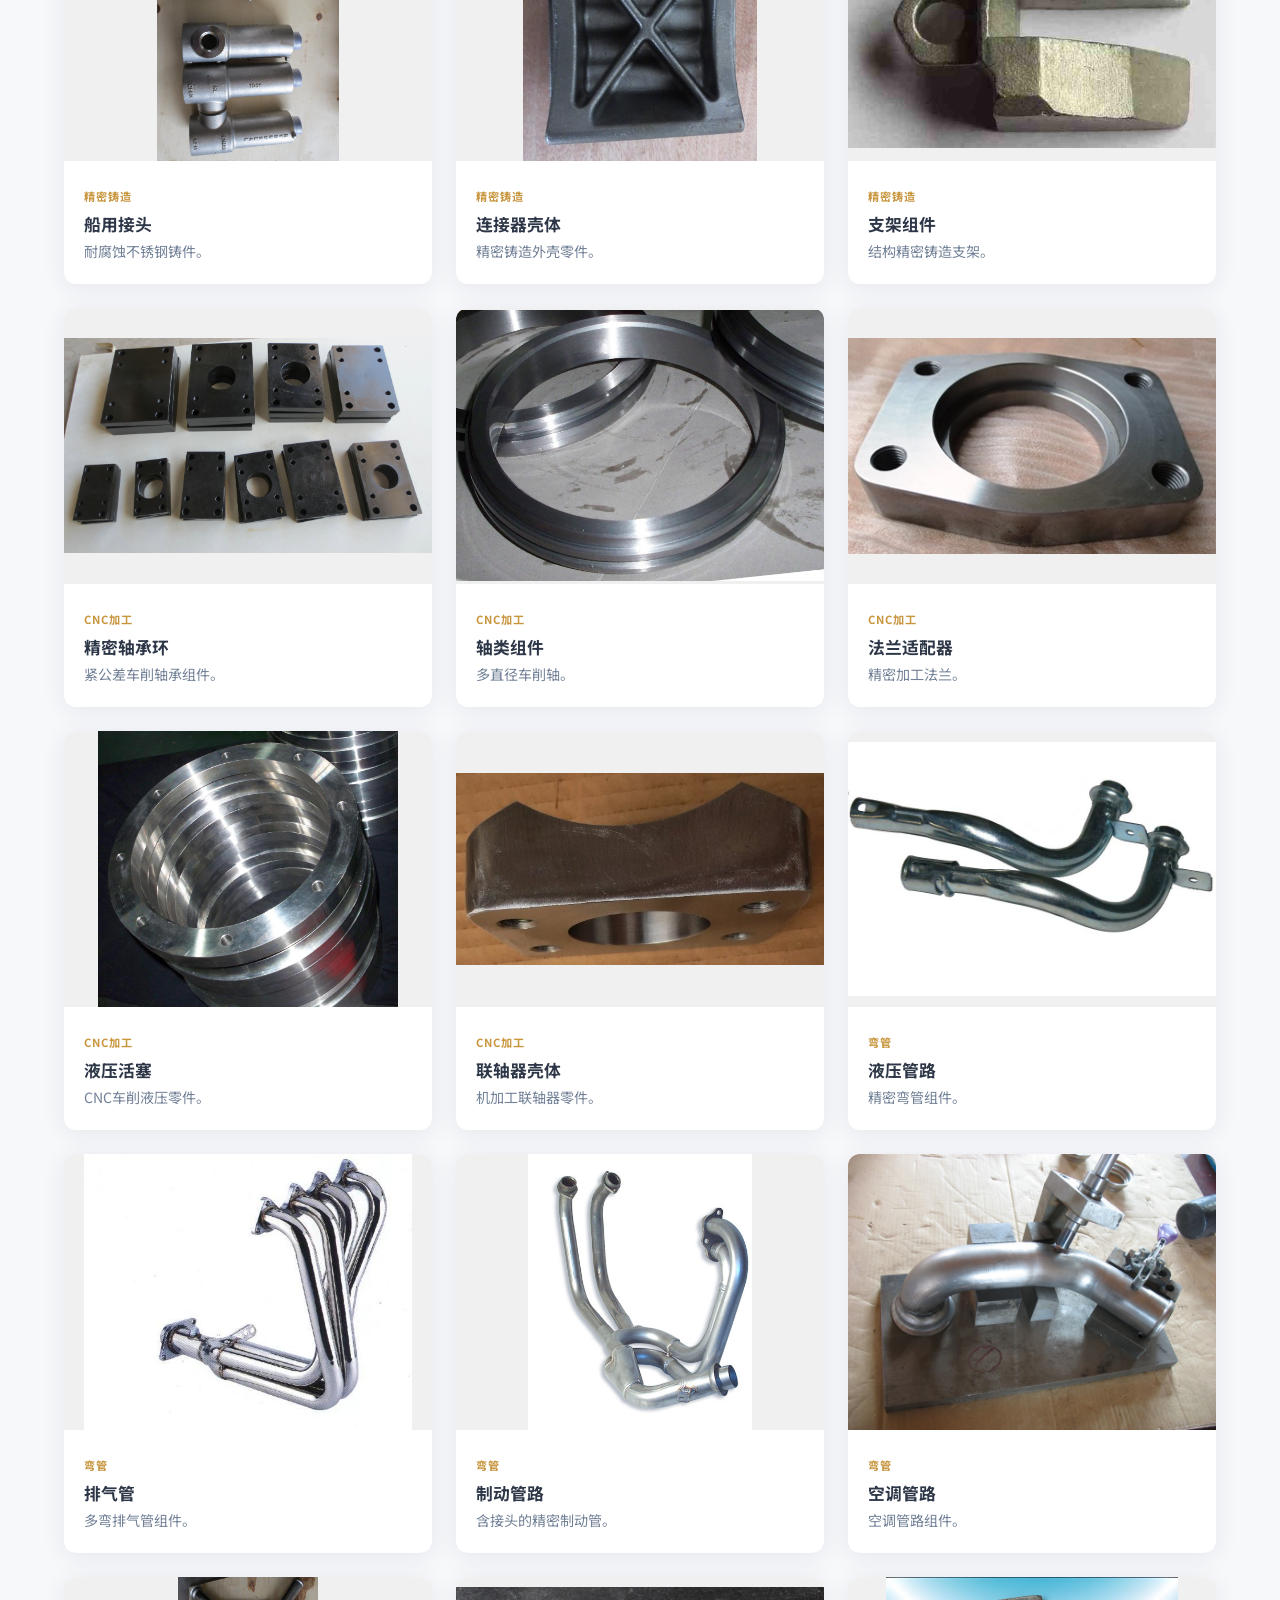
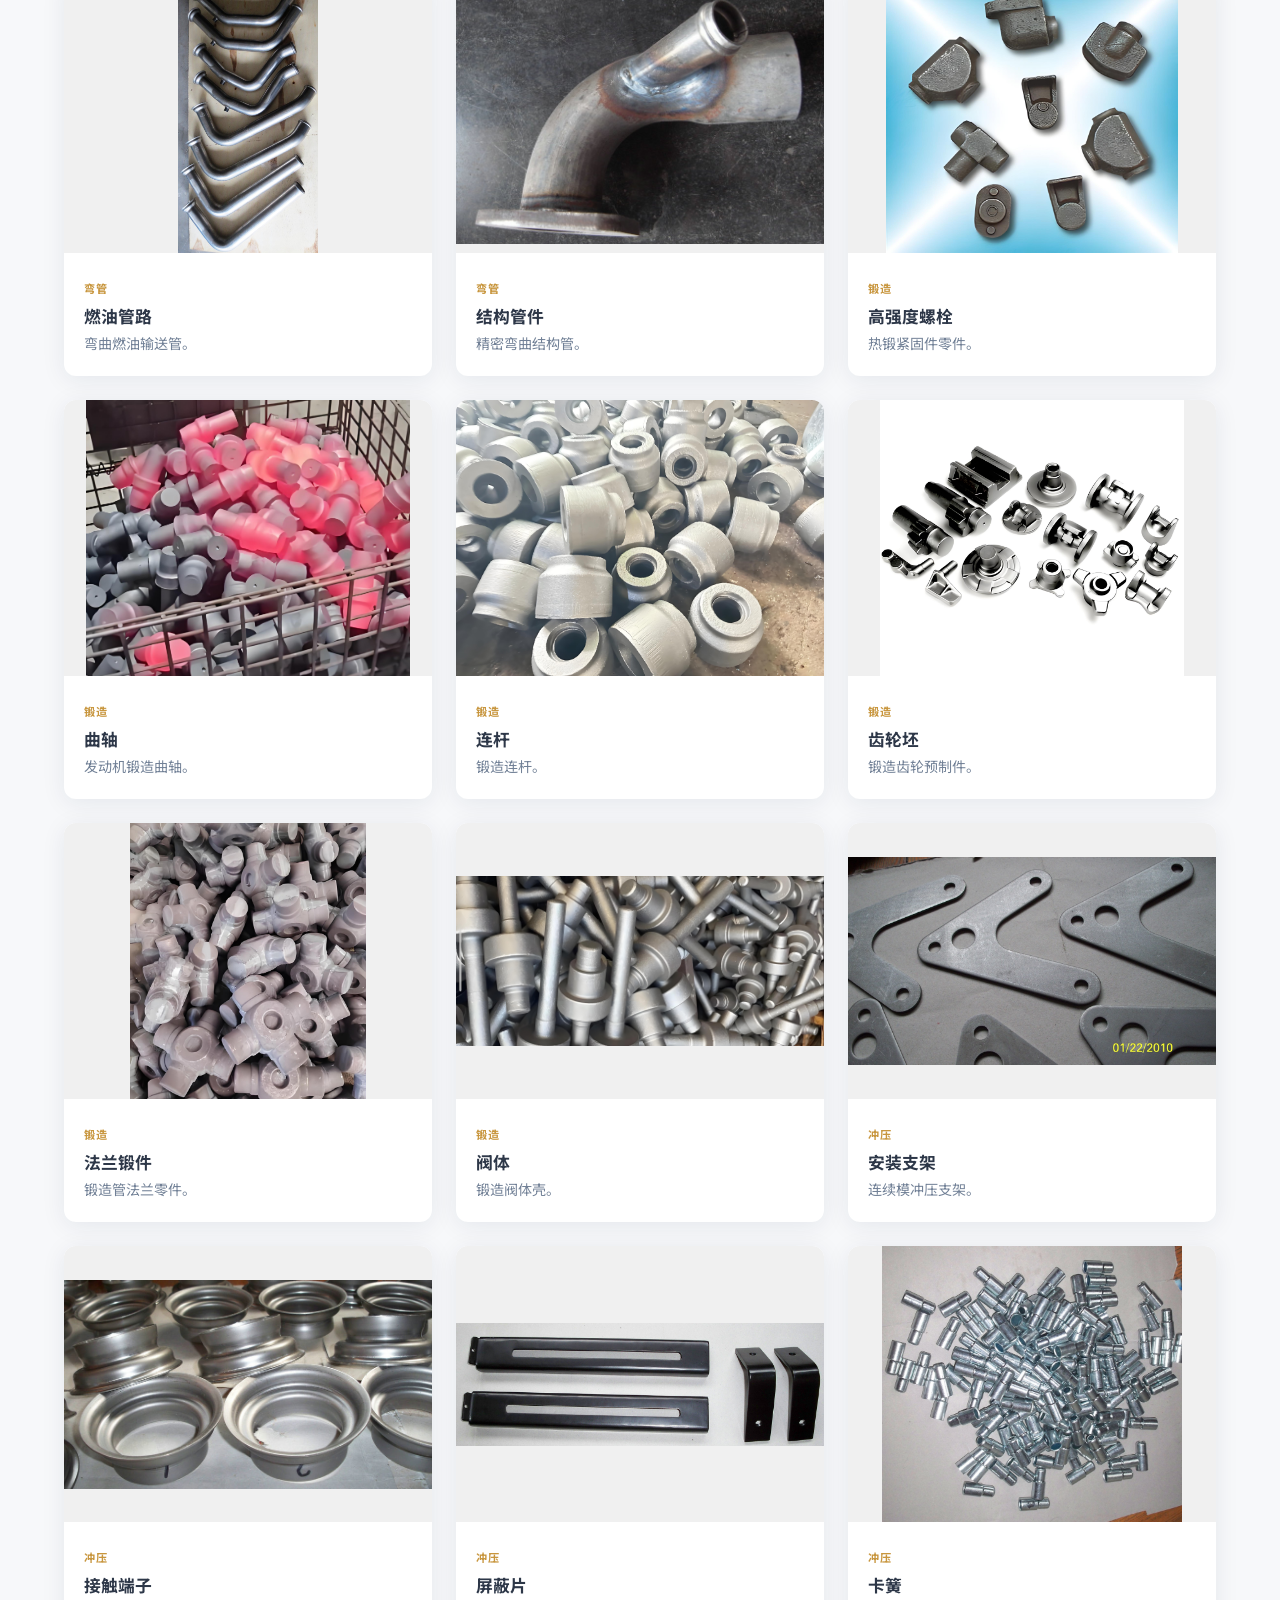
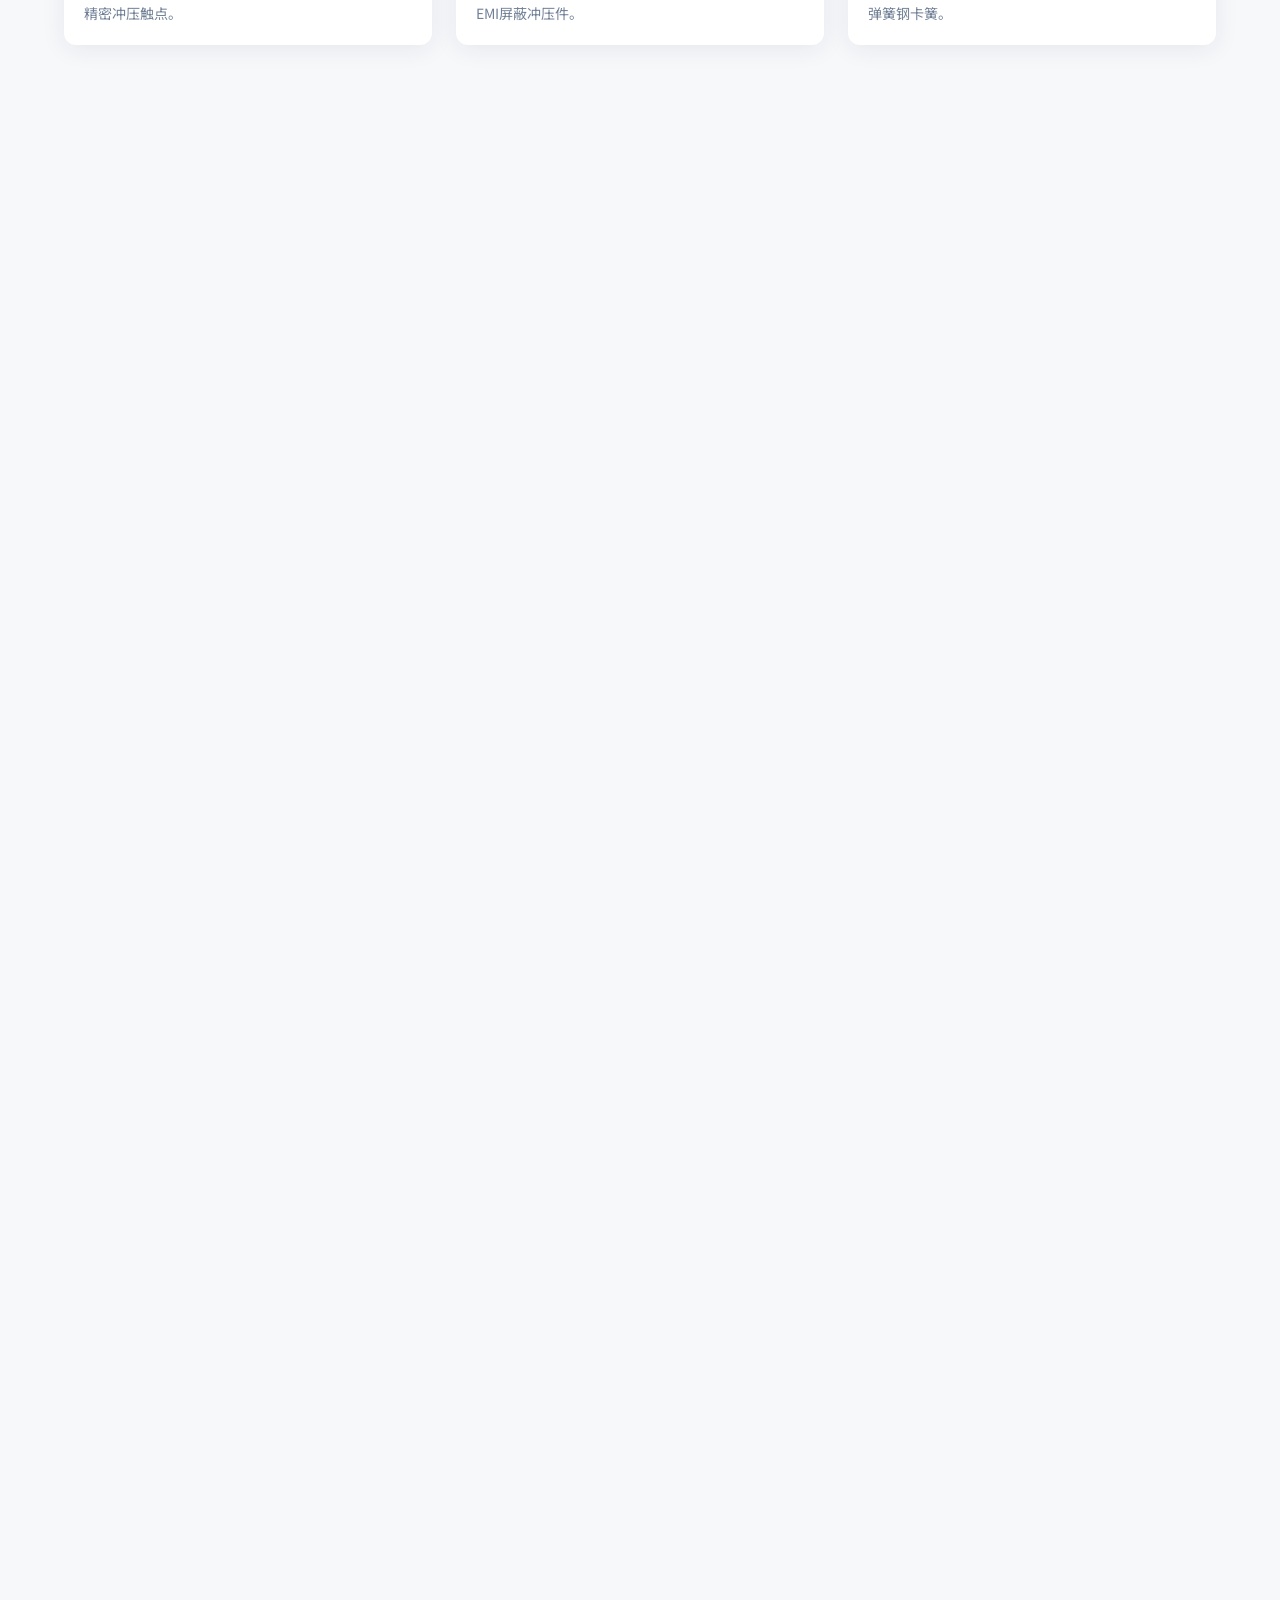
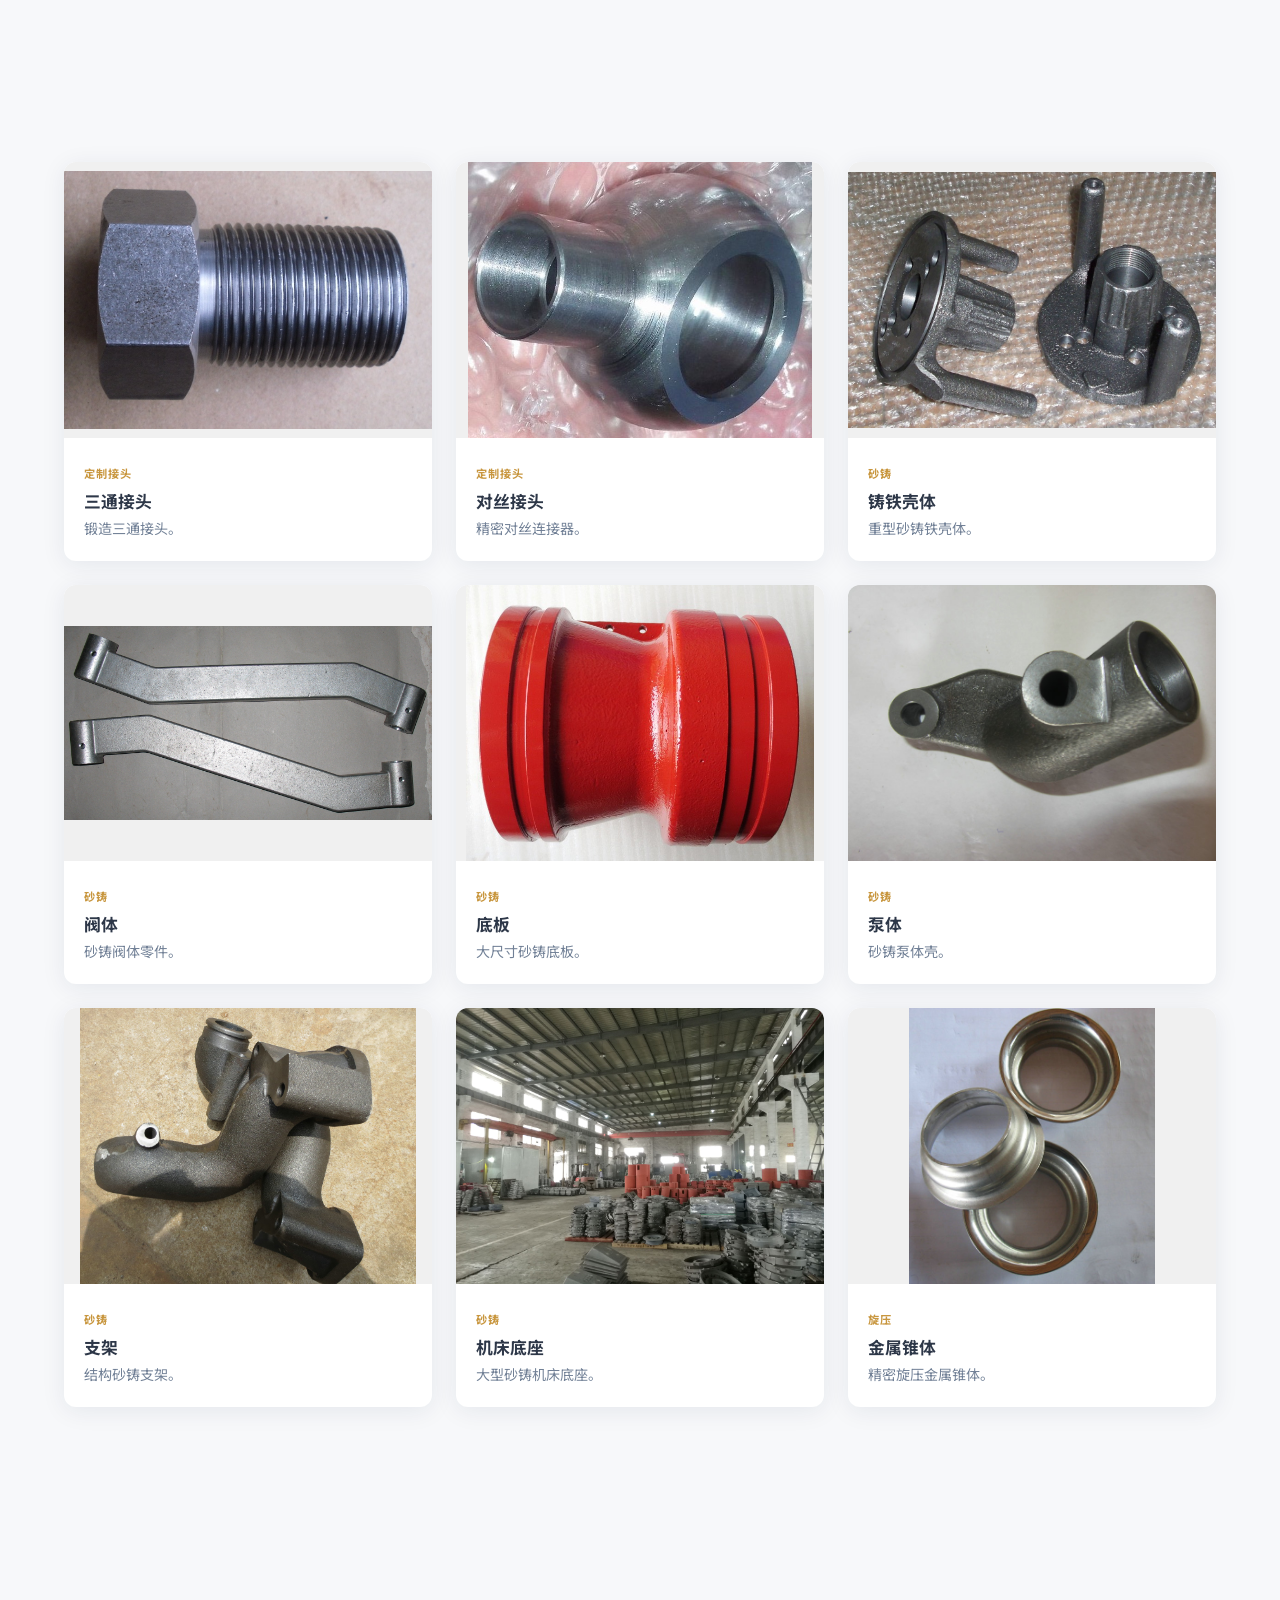
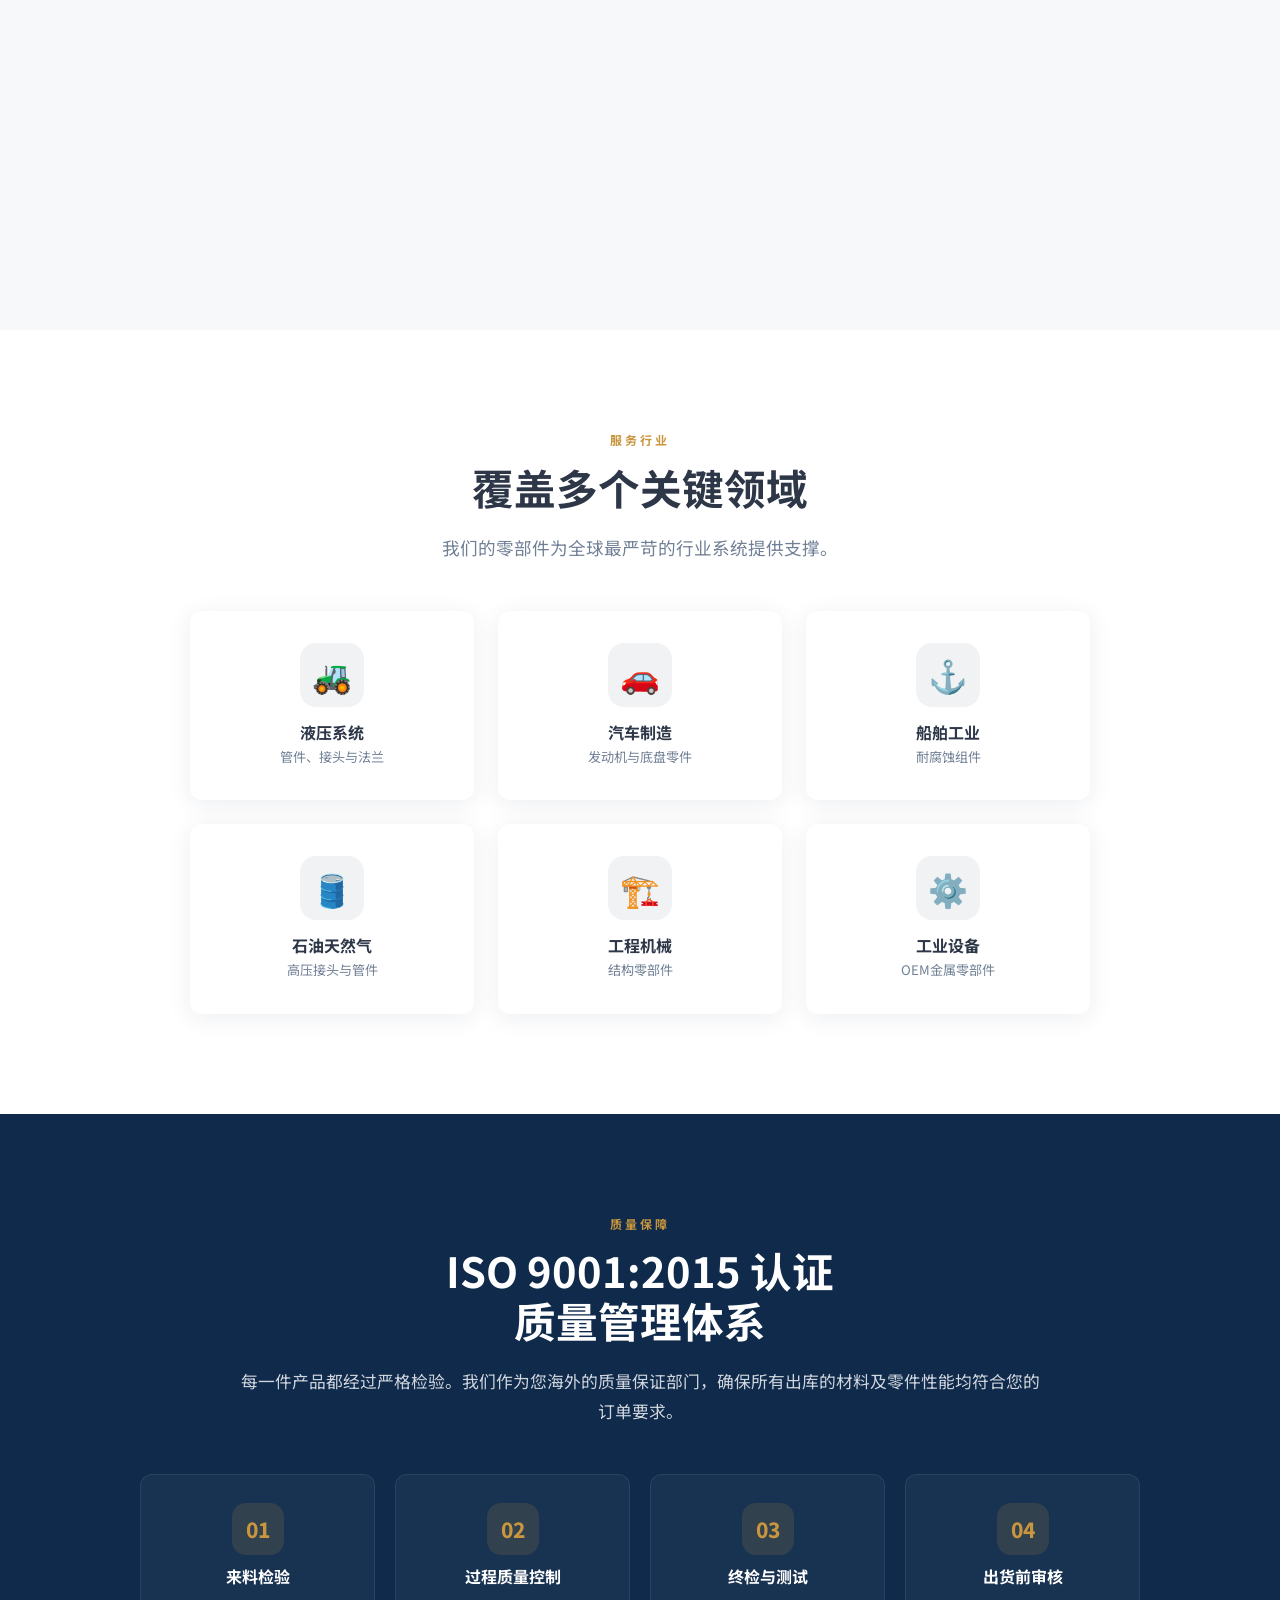
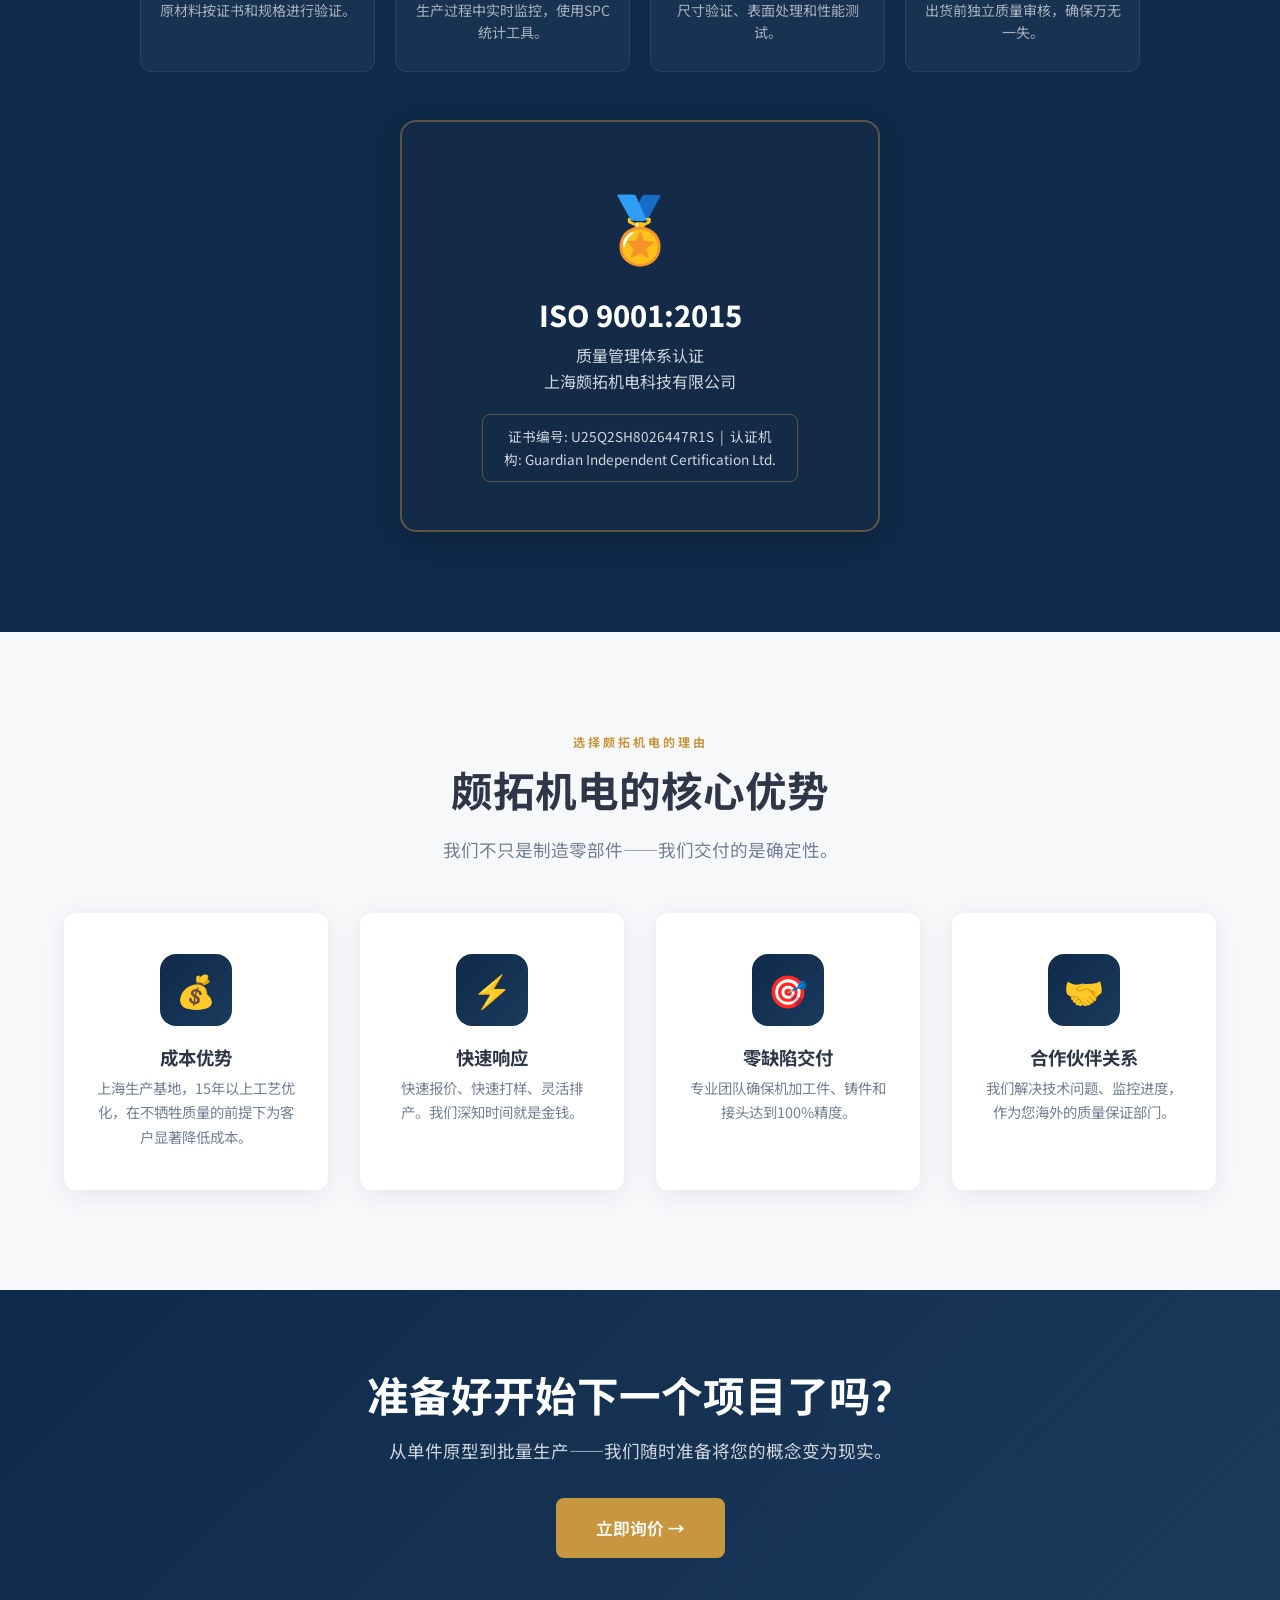
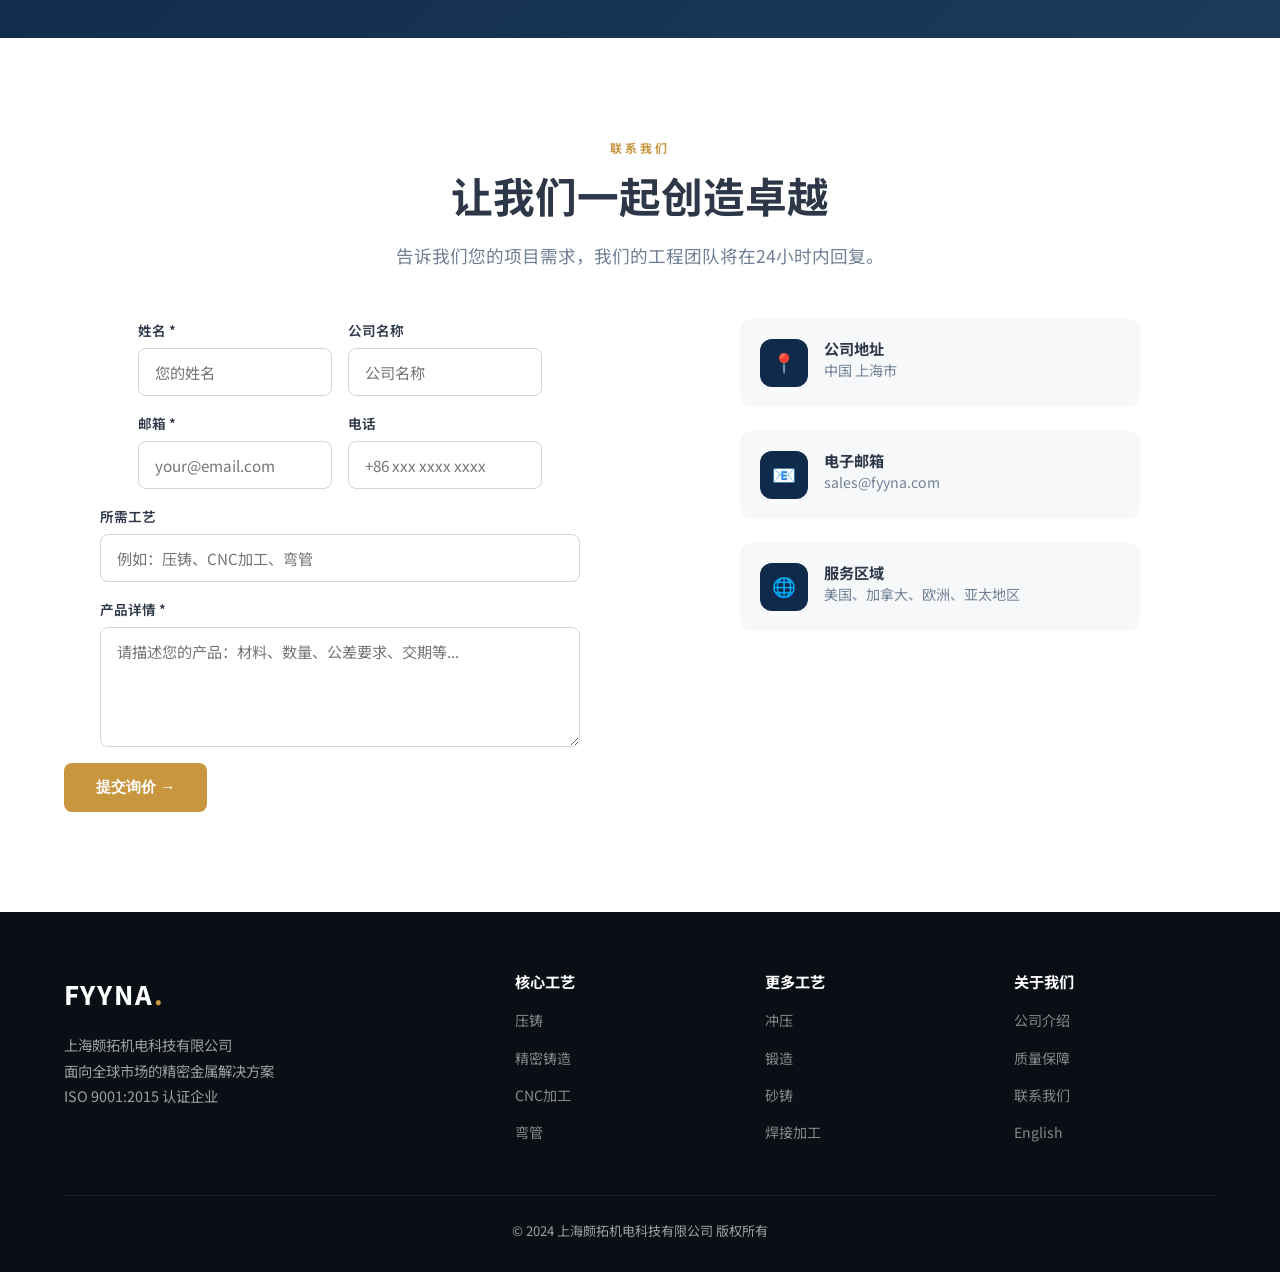
==== commit 2dbe59ee: "feat: update website per client feedback - rebrand Chinese page: 飞纳 → 颇拓机电 - replace sensitive ad te" ====
--- a/zh.html
+++ b/zh.html
@@ -3,7 +3,7 @@
 <head>
   <meta charset="UTF-8">
   <meta name="viewport" content="width=device-width, initial-scale=1.0">
-  <title>飞纳实业 — 精密金属解决方案 | 上海颇拓机电科技有限公司</title>
+  <title>颇拓机电 — 精密金属解决方案 | 上海颇拓机电科技有限公司</title>
   <meta name="description" content="上海颇拓机电科技有限公司 — ISO 9001认证金属定制零部件制造商。压铸、精密铸造、CNC加工、冲压、锻造、弯管。15年以上出口经验。">
   <link rel="preconnect" href="https://fonts.googleapis.com">
   <link href="https://fonts.googleapis.com/css2?family=Inter:wght@400;500;600;700;800&family=Noto+Sans+SC:wght@400;500;700;900&display=swap" rel="stylesheet">
@@ -70,10 +70,10 @@
 <section class="section" id="about">
   <div class="container">
     <div class="about-center fade-up">
-      <div class="section-label">关于飞纳</div>
+      <div class="section-label">关于颇拓机电</div>
       <h2>您值得信赖的<br>金属定制制造合作伙伴</h2>
-      <p>上海颇拓机电科技有限公司是中国领先的金属产品制造商，总部位于上海。公司已通过ISO 9001:2015质量管理体系认证，拥有15年以上行业经验，专注于为中美客户提供高品质定制金属零部件。</p>
-      <p>我们提供全方位的金属定制资源和专业技术，帮助客户降低直接成本和管理开销。飞纳的定制制造中心能够将您的独特概念转化为成品——按照您的规格、图纸或国际标准进行生产。</p>
+      <p>上海颇拓机电科技有限公司是专业的金属产品制造商，总部位于上海。公司已通过ISO 9001:2015质量管理体系认证，拥有15年以上行业经验，专注于为中美客户提供高品质定制金属零部件。</p>
+      <p>我们提供全方位的金属定制资源和专业技术，帮助客户降低直接成本和管理开销。颇拓机电的定制制造中心能够将您的独特概念转化为成品——按照您的规格、图纸或国际标准进行生产。</p>
       <div class="about-features">
         <div class="about-feature">
           <div class="about-feature-icon">🏭</div>
@@ -142,57 +142,57 @@
   <div class="container">
     <div class="section-label">核心能力</div>
     <h2 class="section-title" style="color:#fff">10大制造工艺<br>一站式金属解决方案</h2>
-    <p class="section-desc">从铸造到机加工，从锻造到焊接——飞纳在统一平台上覆盖金属制造的全工艺链。</p>
+    <p class="section-desc">从铸造到机加工，从锻造到焊接——颇拓机电在统一平台上覆盖金属制造的全工艺链。</p>
     <div class="capabilities-grid">
-      <div class="cap-card fade-up">
+      <div class="cap-card fade-up" data-filter="machining" style="cursor:pointer">
+        <div class="cap-icon">⚙️</div>
+        <h3>CNC机加工 Machining</h3>
+        <p>高精度3轴、4轴、5轴CNC加工，满足严苛公差和复杂轮廓要求。</p>
+      </div>
+      <div class="cap-card fade-up" data-filter="tube-bending" style="cursor:pointer">
+        <div class="cap-icon">🔧</div>
+        <h3>弯管 Tube Bending</h3>
+        <p>精密CNC弯管，适用于液压管路、排气系统和结构件。</p>
+      </div>
+      <div class="cap-card fade-up" data-filter="fabrication" style="cursor:pointer">
+        <div class="cap-icon">🛠️</div>
+        <h3>焊接加工 Fabrication</h3>
+        <p>焊接、组装及定制加工，提供完整的子组件解决方案。</p>
+      </div>
+      <div class="cap-card fade-up" data-filter="custom-fitting" style="cursor:pointer">
+        <div class="cap-icon">🔩</div>
+        <h3>定制接头 Custom Fittings</h3>
+        <p>定制液压/气动接头、法兰和连接件，多种材质可选。</p>
+      </div>
+      <div class="cap-card fade-up" data-filter="stamping" style="cursor:pointer">
+        <div class="cap-icon">📐</div>
+        <h3>冲压 Stamping</h3>
+        <p>连续模和转移模冲压，适合大批量钣金零部件生产。</p>
+      </div>
+      <div class="cap-card fade-up" data-filter="investment-casting" style="cursor:pointer">
+        <div class="cap-icon">⚗️</div>
+        <h3>精密铸造 Investment Casting</h3>
+        <p>高精度失蜡铸造，适用于不锈钢、碳钢及合金的复杂零件。</p>
+      </div>
+      <div class="cap-card fade-up" data-filter="die-casting" style="cursor:pointer">
         <div class="cap-icon">🔩</div>
         <h3>压铸 Die Casting</h3>
         <p>铝合金、锌合金压铸，适用于复杂几何形状，表面质量优异。</p>
       </div>
-      <div class="cap-card fade-up">
-        <div class="cap-icon">⚗️</div>
-        <h3>精密铸造 Investment Casting</h3>
-        <p>高精度失蜡铸造，适用于不锈钢、碳钢及合金的复杂零件。</p>
-      </div>
-      <div class="cap-card fade-up">
+      <div class="cap-card fade-up" data-filter="sand-casting" style="cursor:pointer">
         <div class="cap-icon">🏗️</div>
         <h3>砂铸 Sand Casting</h3>
         <p>经济高效的大尺寸铸件方案，适用于铸铁、铸钢及有色金属。</p>
       </div>
-      <div class="cap-card fade-up">
-        <div class="cap-icon">⚙️</div>
-        <h3>CNC机加工 Machining</h3>
-        <p>高精度3轴、4轴、5轴CNC加工，满足严苛公差和复杂轮廓要求。</p>
-      </div>
-      <div class="cap-card fade-up">
-        <div class="cap-icon">📐</div>
-        <h3>冲压 Stamping</h3>
-        <p>连续模和转移模冲压，适合大批量钣金零部件生产。</p>
-      </div>
-      <div class="cap-card fade-up">
+      <div class="cap-card fade-up" data-filter="forging" style="cursor:pointer">
         <div class="cap-icon">🔨</div>
         <h3>锻造 Forging</h3>
         <p>热锻和冷锻工艺，为关键应用提供卓越的强度和晶粒结构。</p>
       </div>
-      <div class="cap-card fade-up">
-        <div class="cap-icon">🔧</div>
-        <h3>弯管 Tube Bending</h3>
-        <p>精密CNC弯管，适用于液压管路、排气系统和结构件。</p>
-      </div>
-      <div class="cap-card fade-up">
+      <div class="cap-card fade-up" data-filter="spinning" style="cursor:pointer">
         <div class="cap-icon">🎯</div>
         <h3>旋压 Spinning</h3>
         <p>金属旋压成型，适合对称回转体薄壁零件。</p>
-      </div>
-      <div class="cap-card fade-up">
-        <div class="cap-icon">🛠️</div>
-        <h3>焊接加工 Fabrication</h3>
-        <p>焊接、组装及定制加工，提供完整的子组件解决方案。</p>
-      </div>
-      <div class="cap-card fade-up">
-        <div class="cap-icon">🔩</div>
-        <h3>定制接头 Custom Fittings</h3>
-        <p>定制液压/气动接头、法兰和连接件，多种材质可选。</p>
       </div>
     </div>
   </div>
@@ -237,7 +237,7 @@
       <div class="product-card fade-up" data-category="machining"><div style="overflow:hidden"><img class="product-card-img" src="images/products/machining/machining-2.jpg" alt="CNC加工件"></div><div class="product-card-body"><div class="product-card-tag">CNC加工</div><h3>轴类组件</h3><p>多直径车削轴。</p></div></div>
       <div class="product-card fade-up" data-category="machining"><div style="overflow:hidden"><img class="product-card-img" src="images/products/machining/machining-3.jpg" alt="CNC加工件"></div><div class="product-card-body"><div class="product-card-tag">CNC加工</div><h3>法兰适配器</h3><p>精密加工法兰。</p></div></div>
       <div class="product-card fade-up" data-category="machining"><div style="overflow:hidden"><img class="product-card-img" src="images/products/machining/machining-4.jpg" alt="CNC加工件"></div><div class="product-card-body"><div class="product-card-tag">CNC加工</div><h3>液压活塞</h3><p>CNC车削液压零件。</p></div></div>
-      <div class="product-card fade-up" data-category="machining"><div style="overflow:hidden"><img class="product-card-img" src="images/products/machining/machining-5.jpg" alt="CNC加工件"></div><div class="product-card-body"><div class="product-card-tag">CNC加工</div><h3>滑阀</h3><p>精密磨削阀芯。</p></div></div>
+
       <div class="product-card fade-up" data-category="machining"><div style="overflow:hidden"><img class="product-card-img" src="images/products/machining/machining-6.jpg" alt="CNC加工件"></div><div class="product-card-body"><div class="product-card-tag">CNC加工</div><h3>联轴器壳体</h3><p>机加工联轴器零件。</p></div></div>
       <!-- 弯管 (6) -->
       <div class="product-card fade-up" data-category="tube-bending"><div style="overflow:hidden"><img class="product-card-img" src="images/products/tube-bending/tube-bending-1.jpg" alt="弯管件"></div><div class="product-card-body"><div class="product-card-tag">弯管</div><h3>液压管路</h3><p>精密弯管组件。</p></div></div>
@@ -373,8 +373,8 @@
 <!-- ===== 为什么选择飞纳 ===== -->
 <section class="section section-alt" id="why">
   <div class="container">
-    <div class="section-label">选择飞纳的理由</div>
-    <h2 class="section-title">飞纳的核心优势</h2>
+    <div class="section-label">选择颇拓机电的理由</div>
+    <h2 class="section-title">颇拓机电的核心优势</h2>
     <p class="section-desc">我们不只是制造零部件——我们交付的是确定性。</p>
     <div class="why-grid">
       <div class="why-card fade-up">
@@ -576,6 +576,18 @@
     });
   });
 });
+
+// 工艺能力卡片点击 → 滚动到产品区并自动筛选
+document.querySelectorAll('.cap-card[data-filter]').forEach(card => {
+  card.addEventListener('click', () => {
+    const filter = card.dataset.filter;
+    const tab = document.querySelector(`.products-tab[data-filter="${filter}"]`);
+    if (tab) {
+      tab.click();
+      document.getElementById('products').scrollIntoView({ behavior: 'smooth' });
+    }
+  });
+});
 </script>
 </body>
 </html>
--- a/css/style.css
+++ b/css/style.css
@@ -26,6 +26,13 @@
 
 html { scroll-behavior: smooth; font-size: 16px; }
 
+/* --- Thin Scrollbar --- */
+::-webkit-scrollbar { width: 6px; height: 6px; }
+::-webkit-scrollbar-track { background: transparent; }
+::-webkit-scrollbar-thumb { background: rgba(0,0,0,0.2); border-radius: 3px; }
+::-webkit-scrollbar-thumb:hover { background: rgba(0,0,0,0.35); }
+* { scrollbar-width: thin; scrollbar-color: rgba(0,0,0,0.2) transparent; }
+
 body {
   font-family: 'Inter', 'Helvetica Neue', Arial, sans-serif;
   color: var(--text);
@@ -405,8 +412,9 @@
 .product-card:hover { transform: translateY(-6px); box-shadow: var(--shadow-lg); }
 .product-card-img {
   width: 100%;
-  height: 220px;
-  object-fit: cover;
+  aspect-ratio: 4 / 3;
+  object-fit: contain;
+  background: #f0f0f0;
   transition: var(--transition);
 }
 .product-card:hover .product-card-img { transform: scale(1.03); }
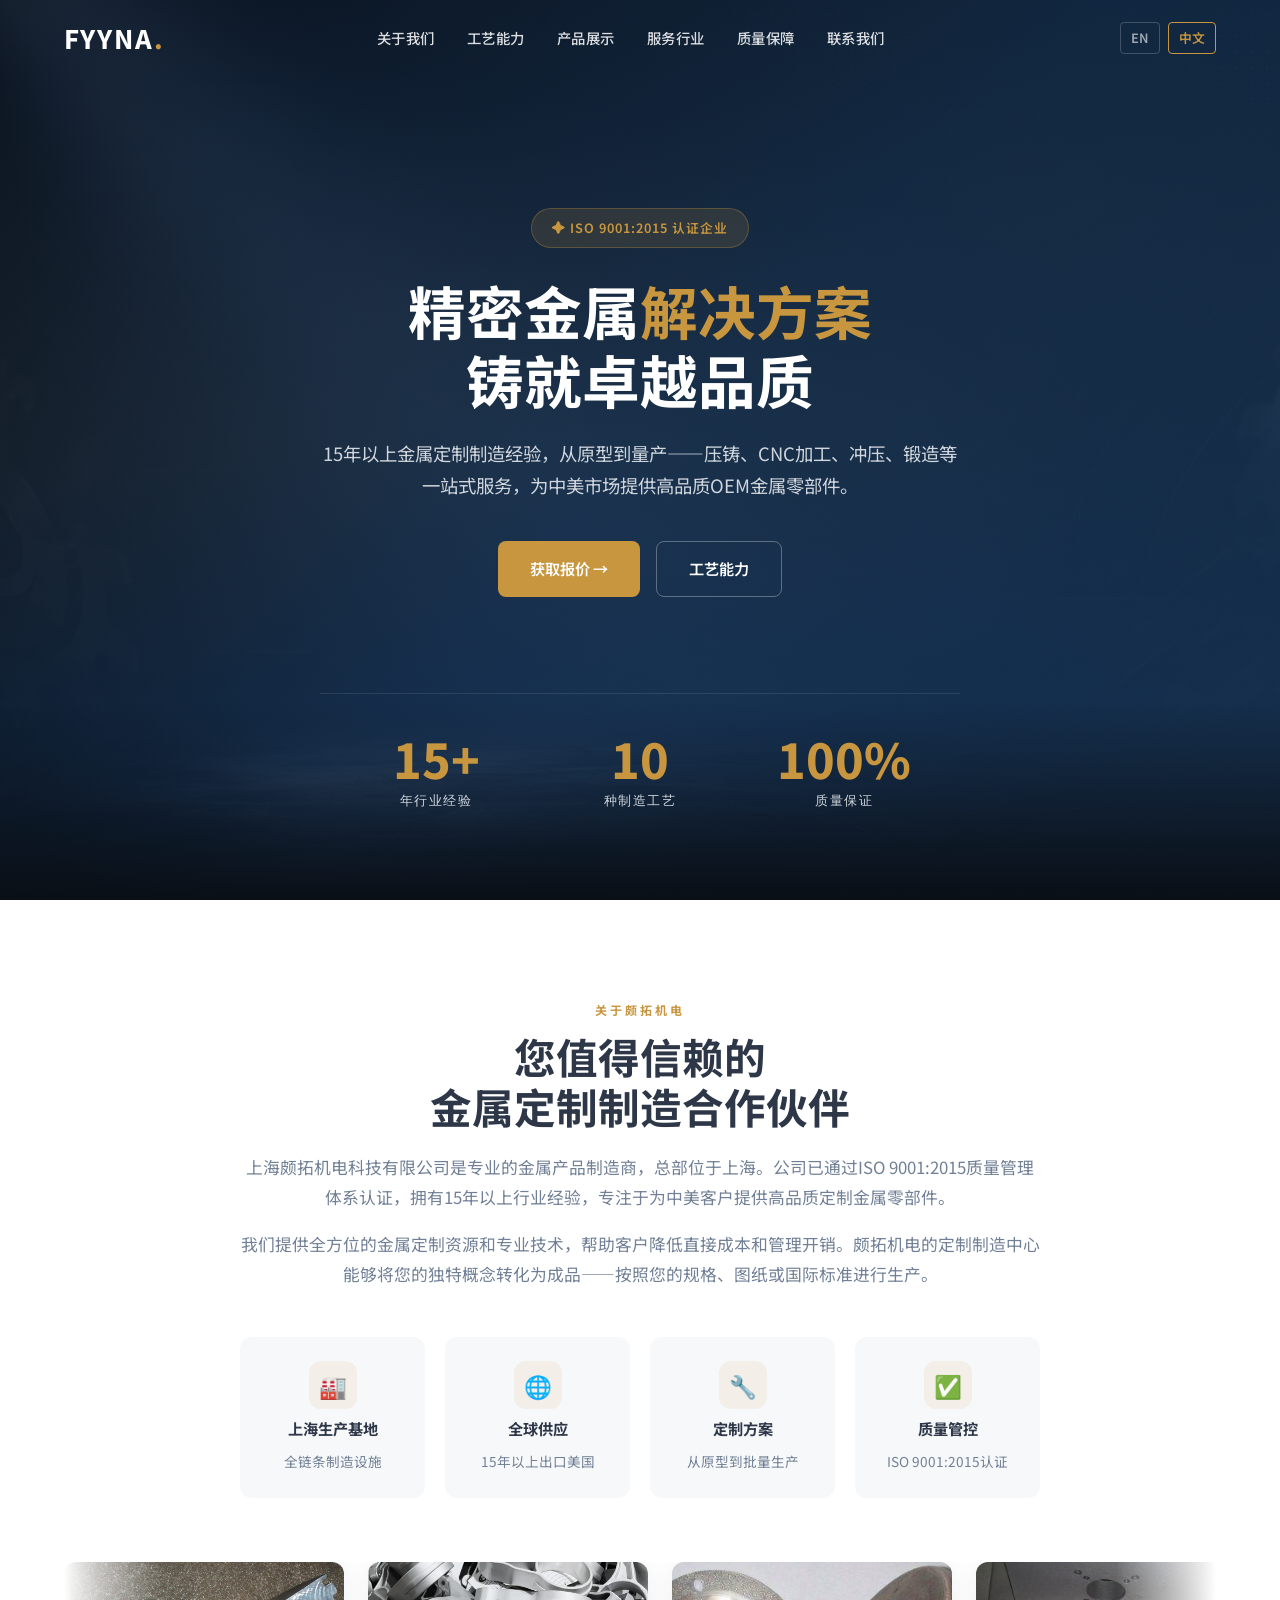
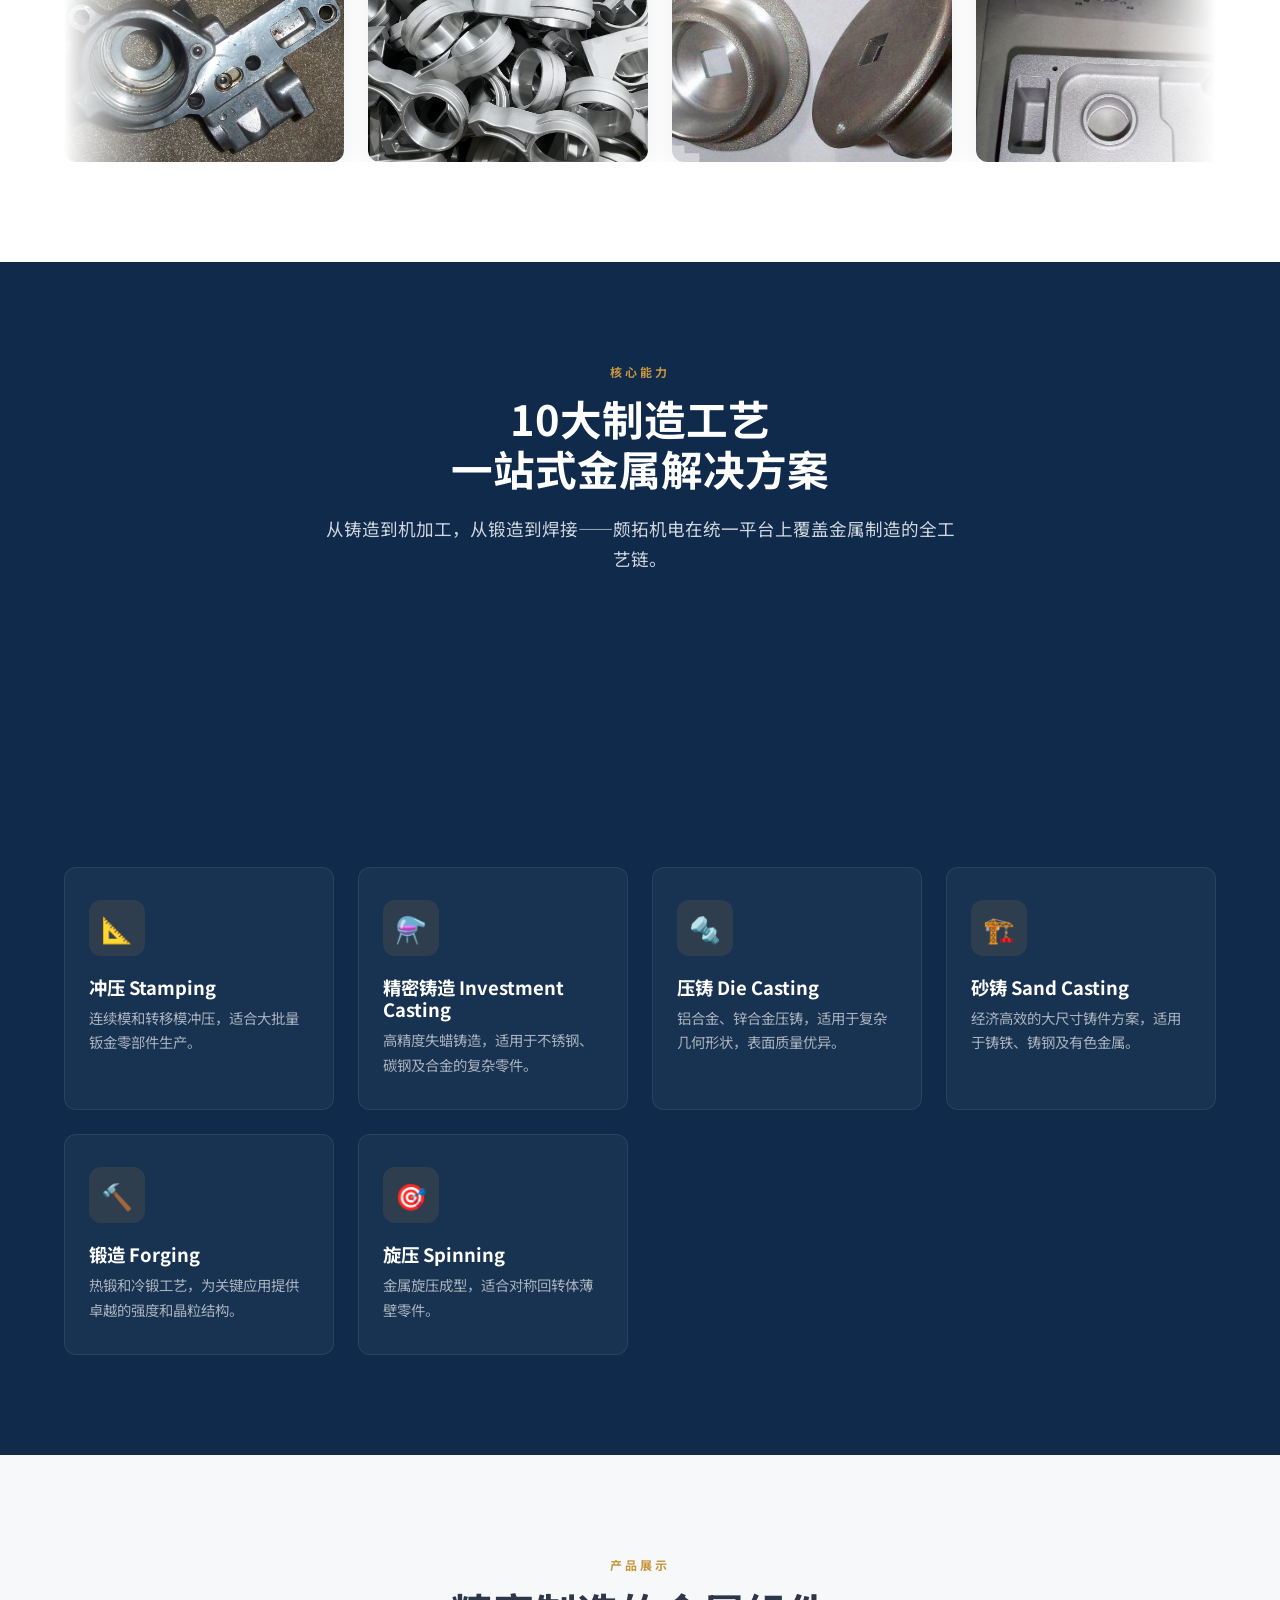
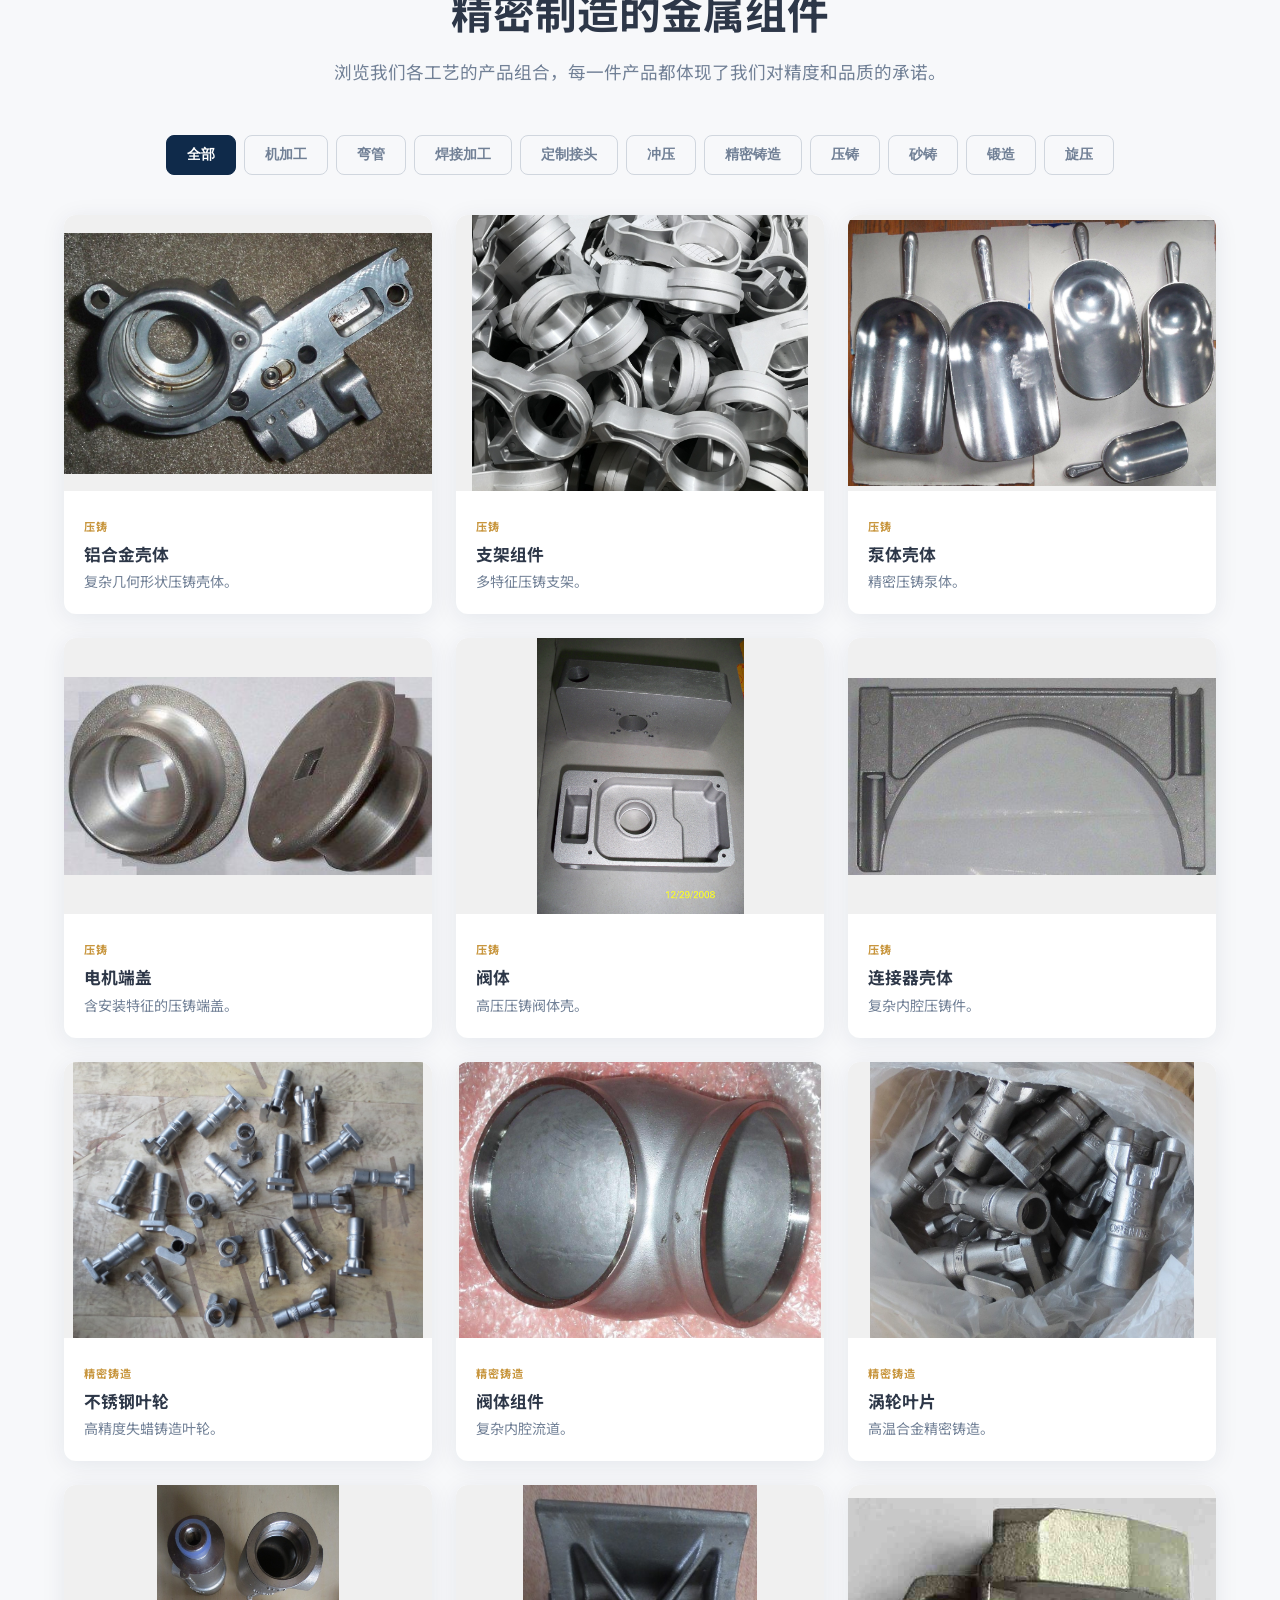
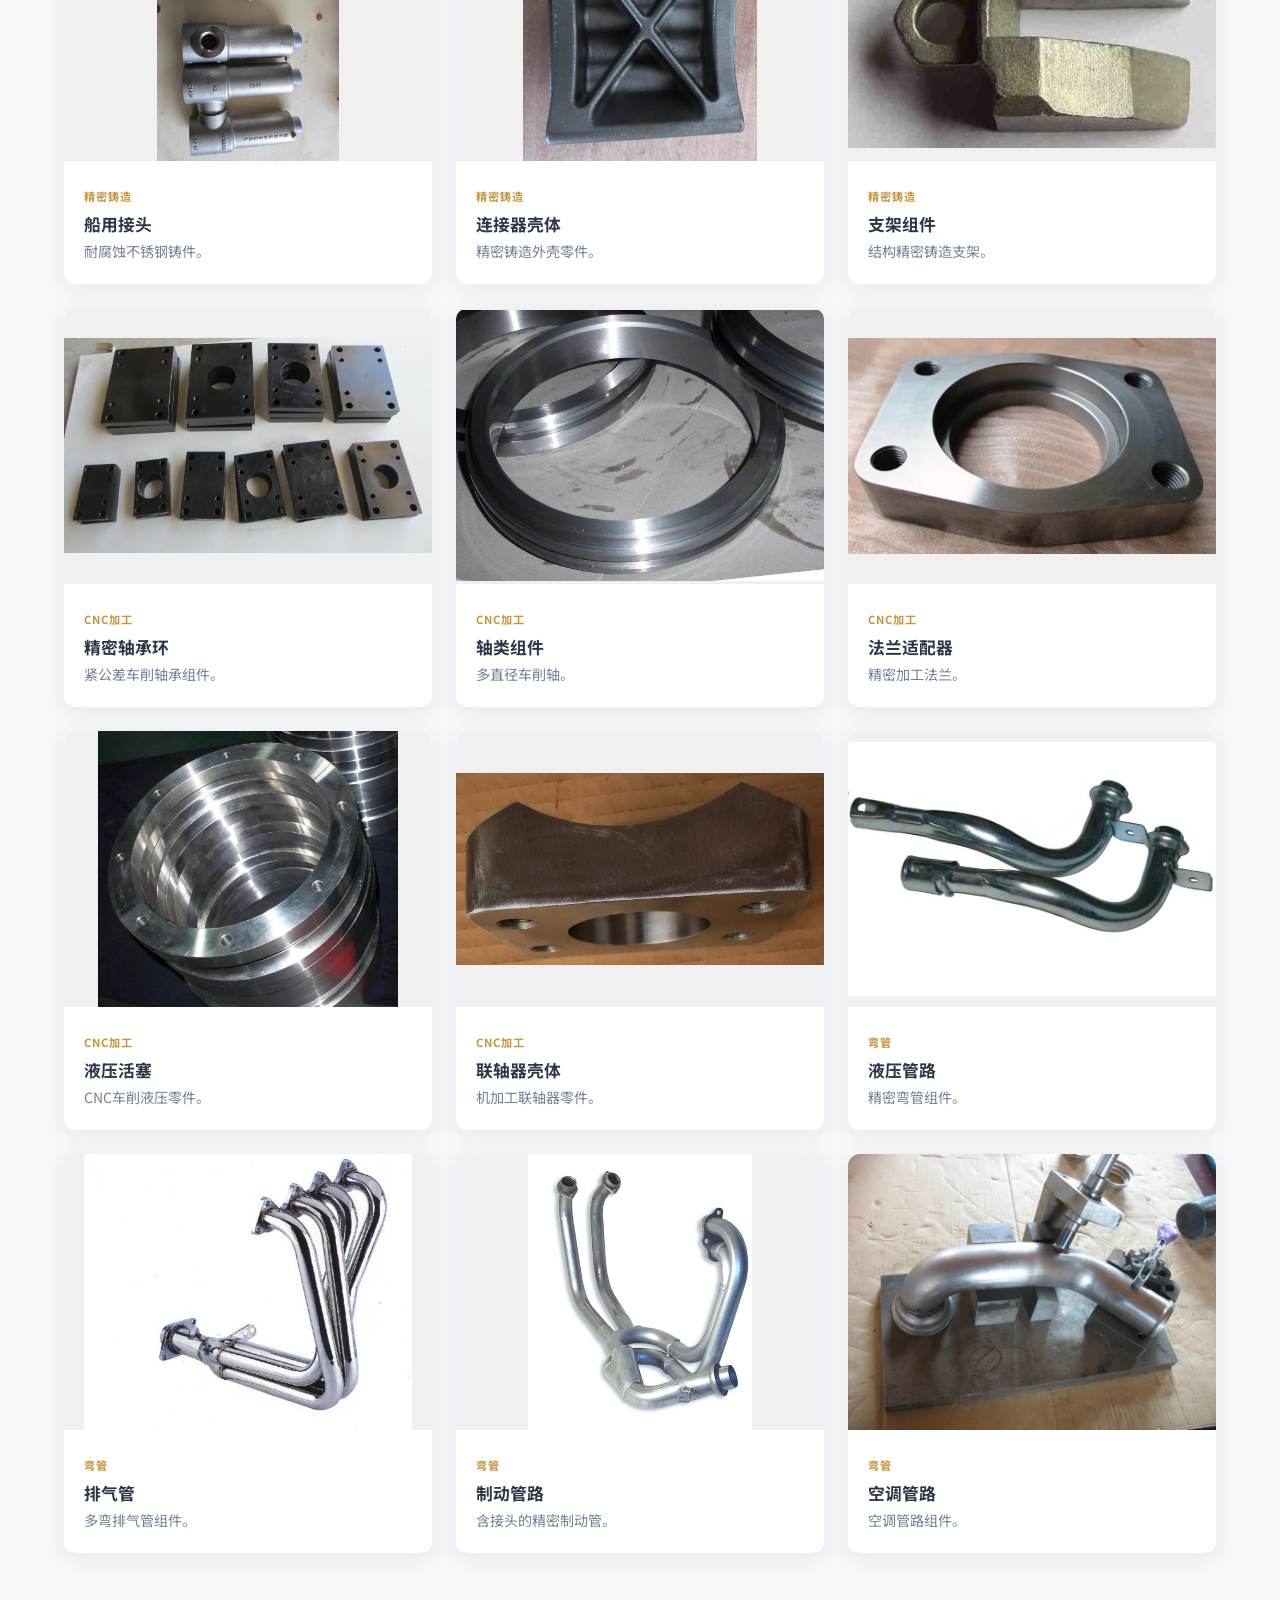
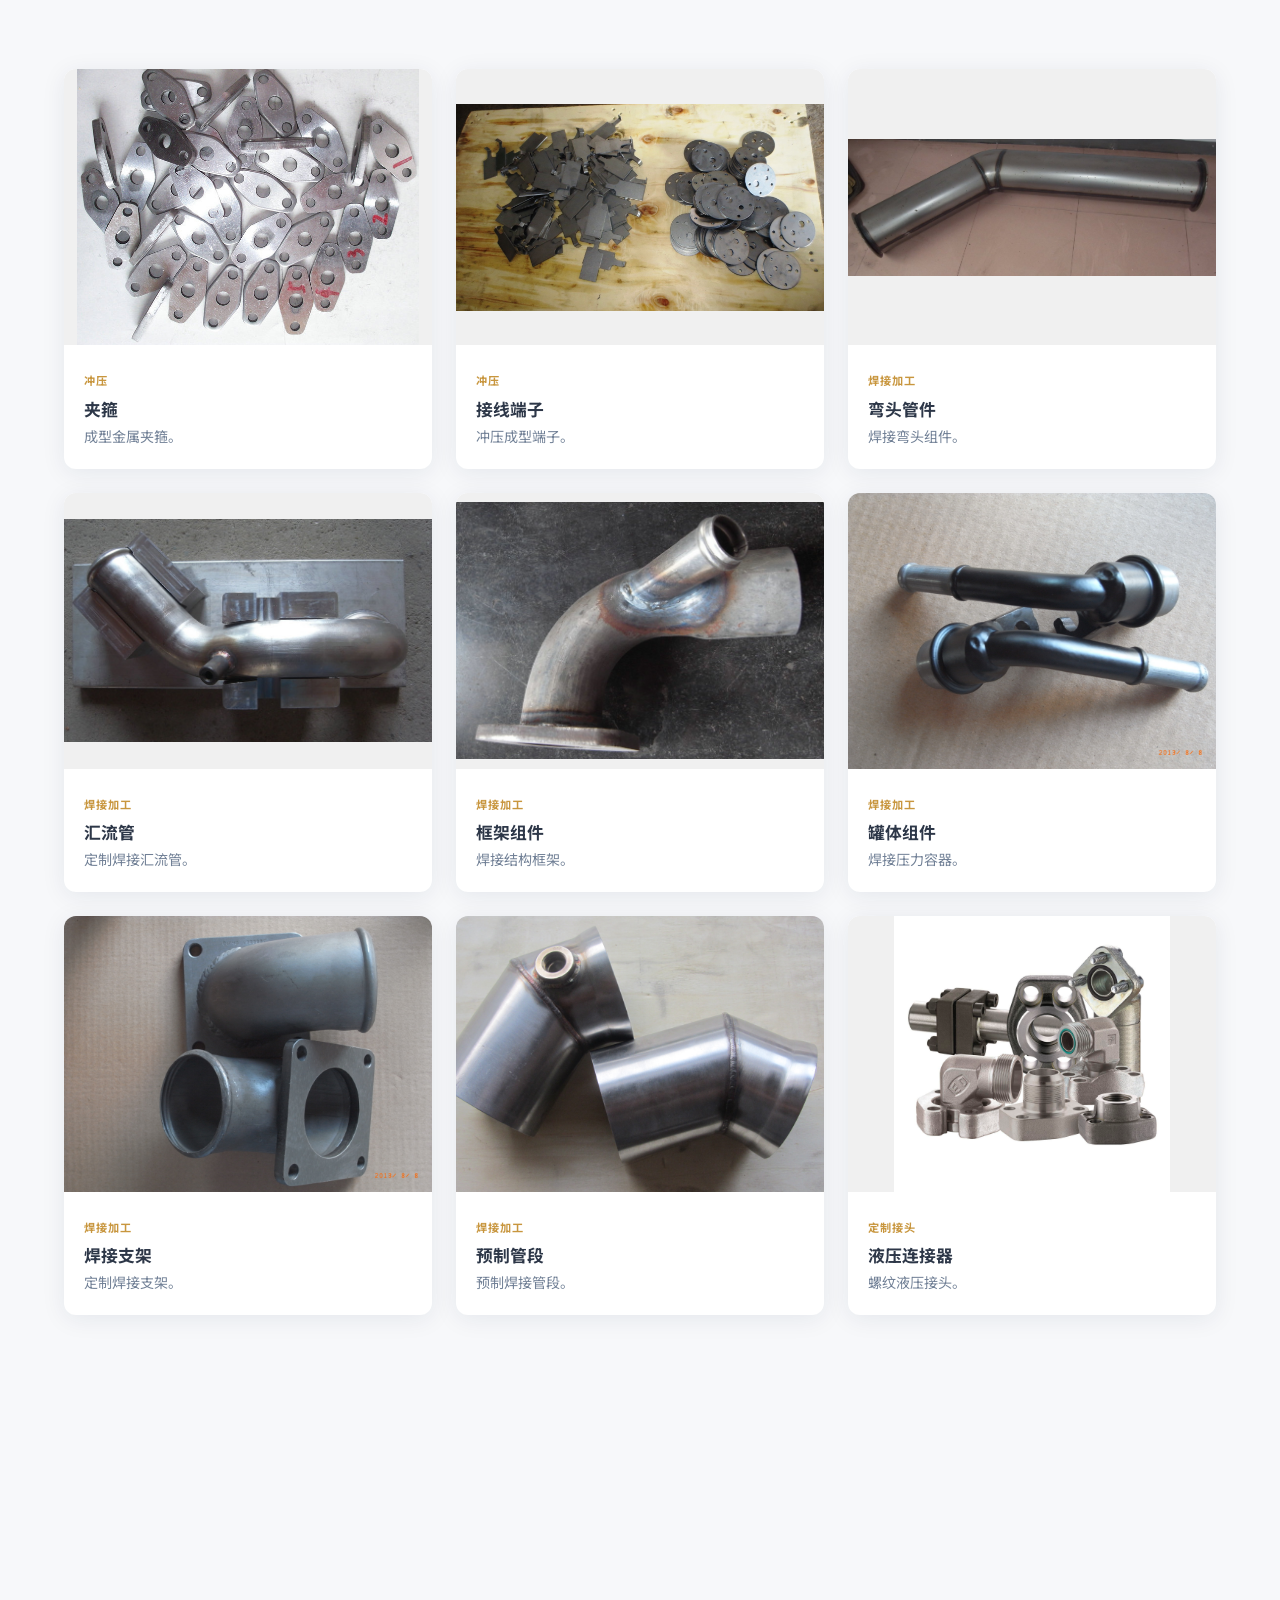
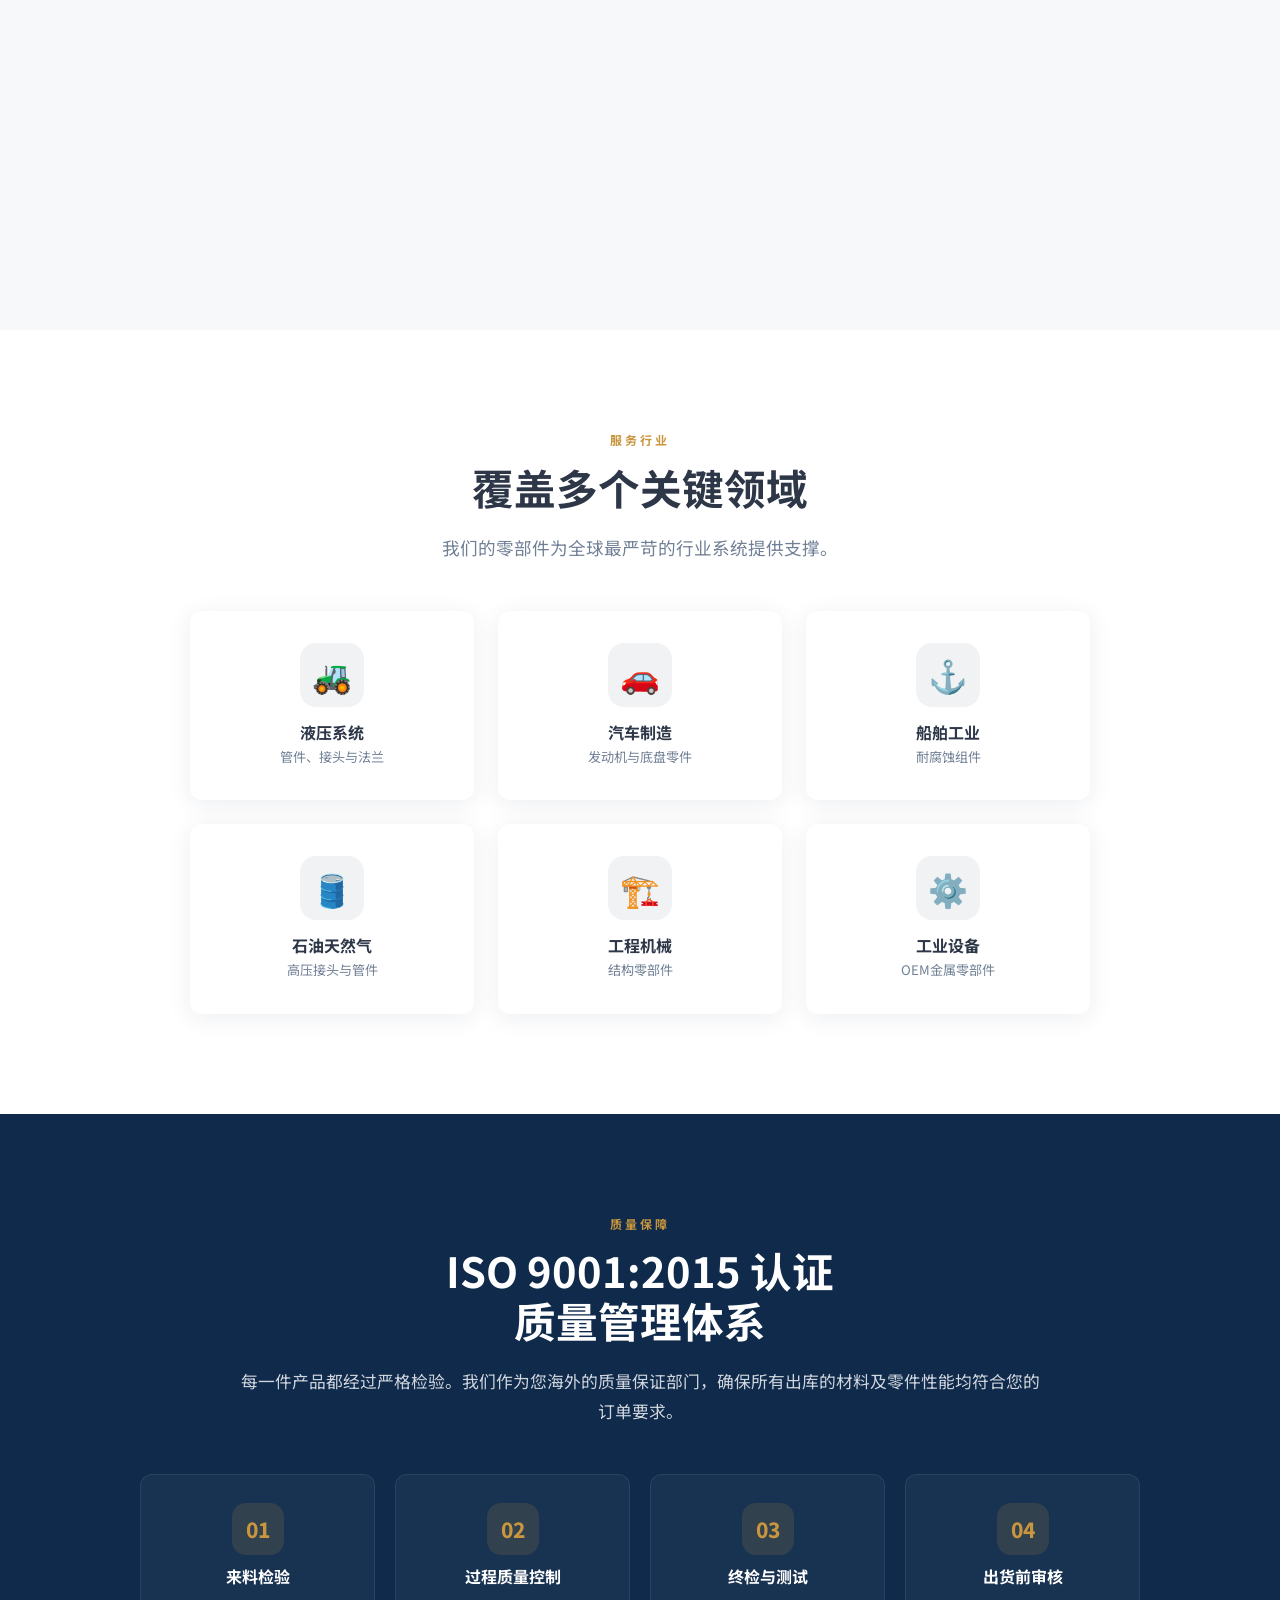
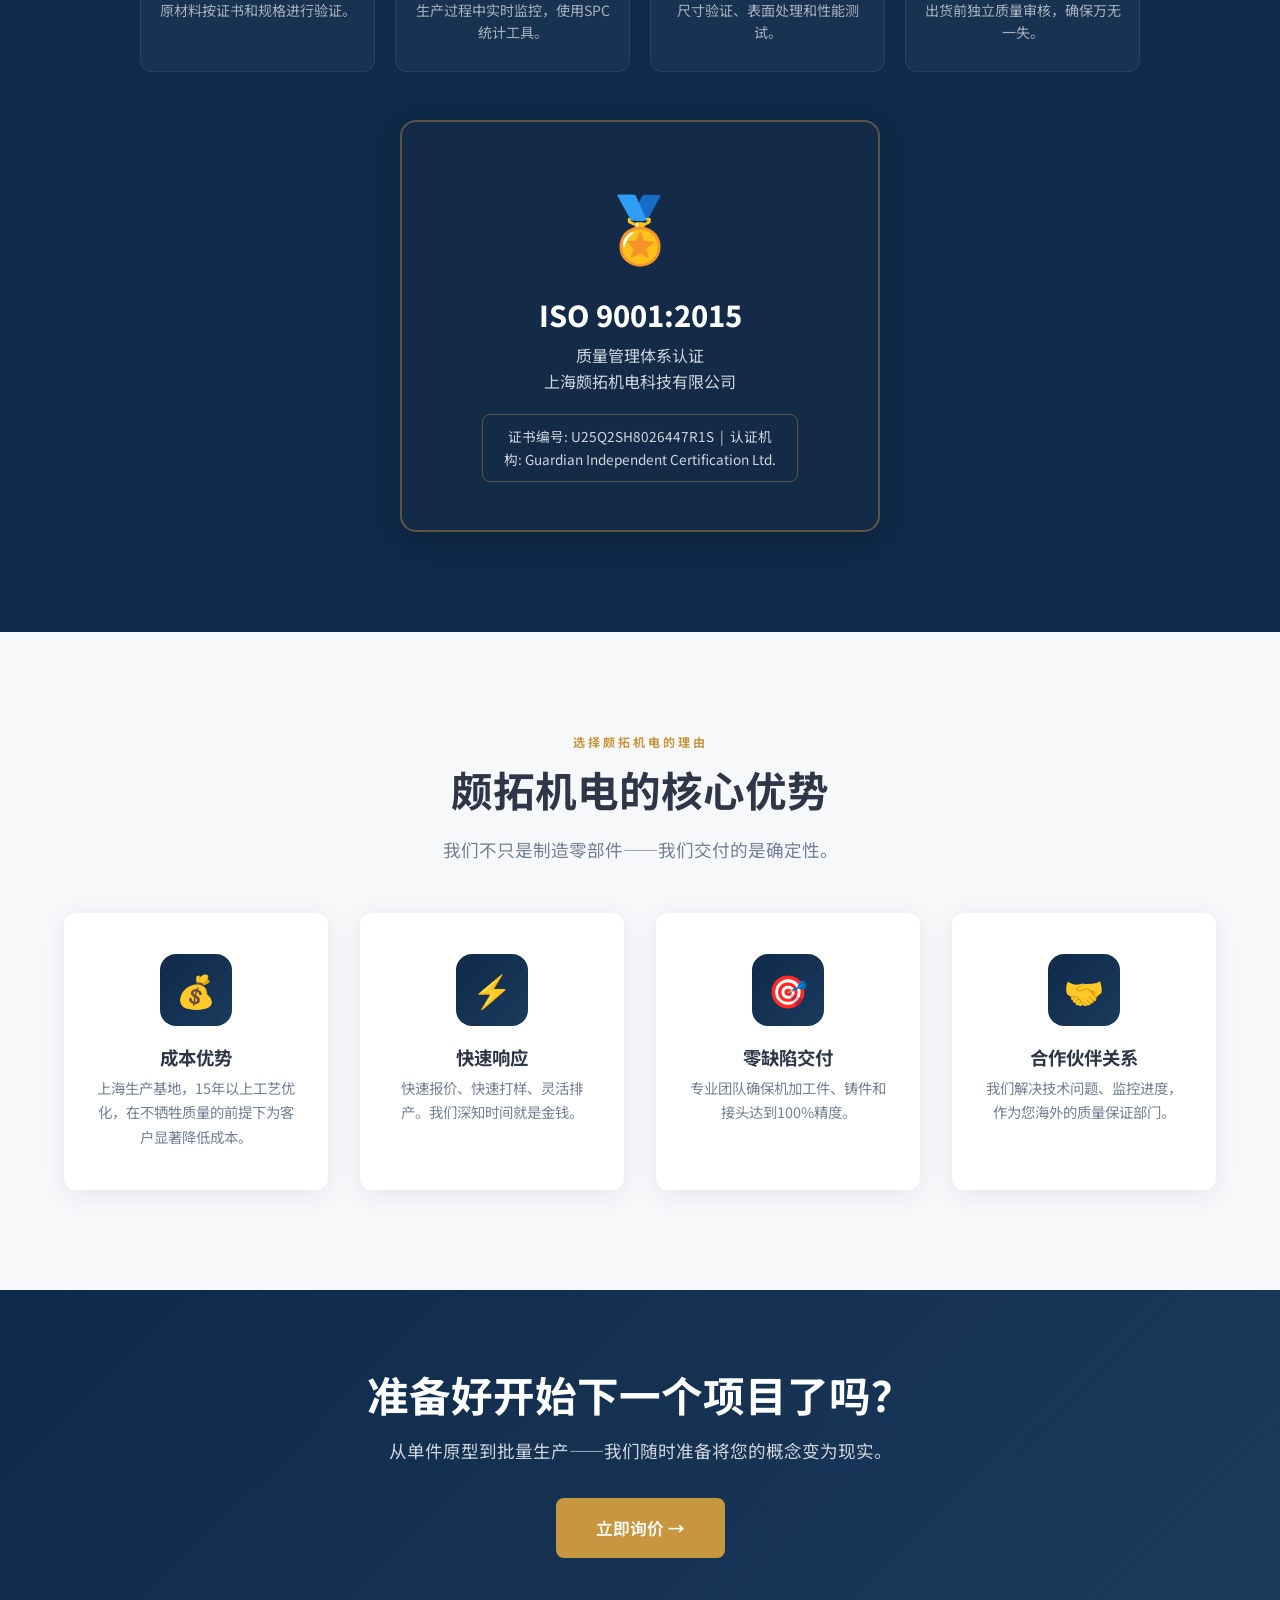
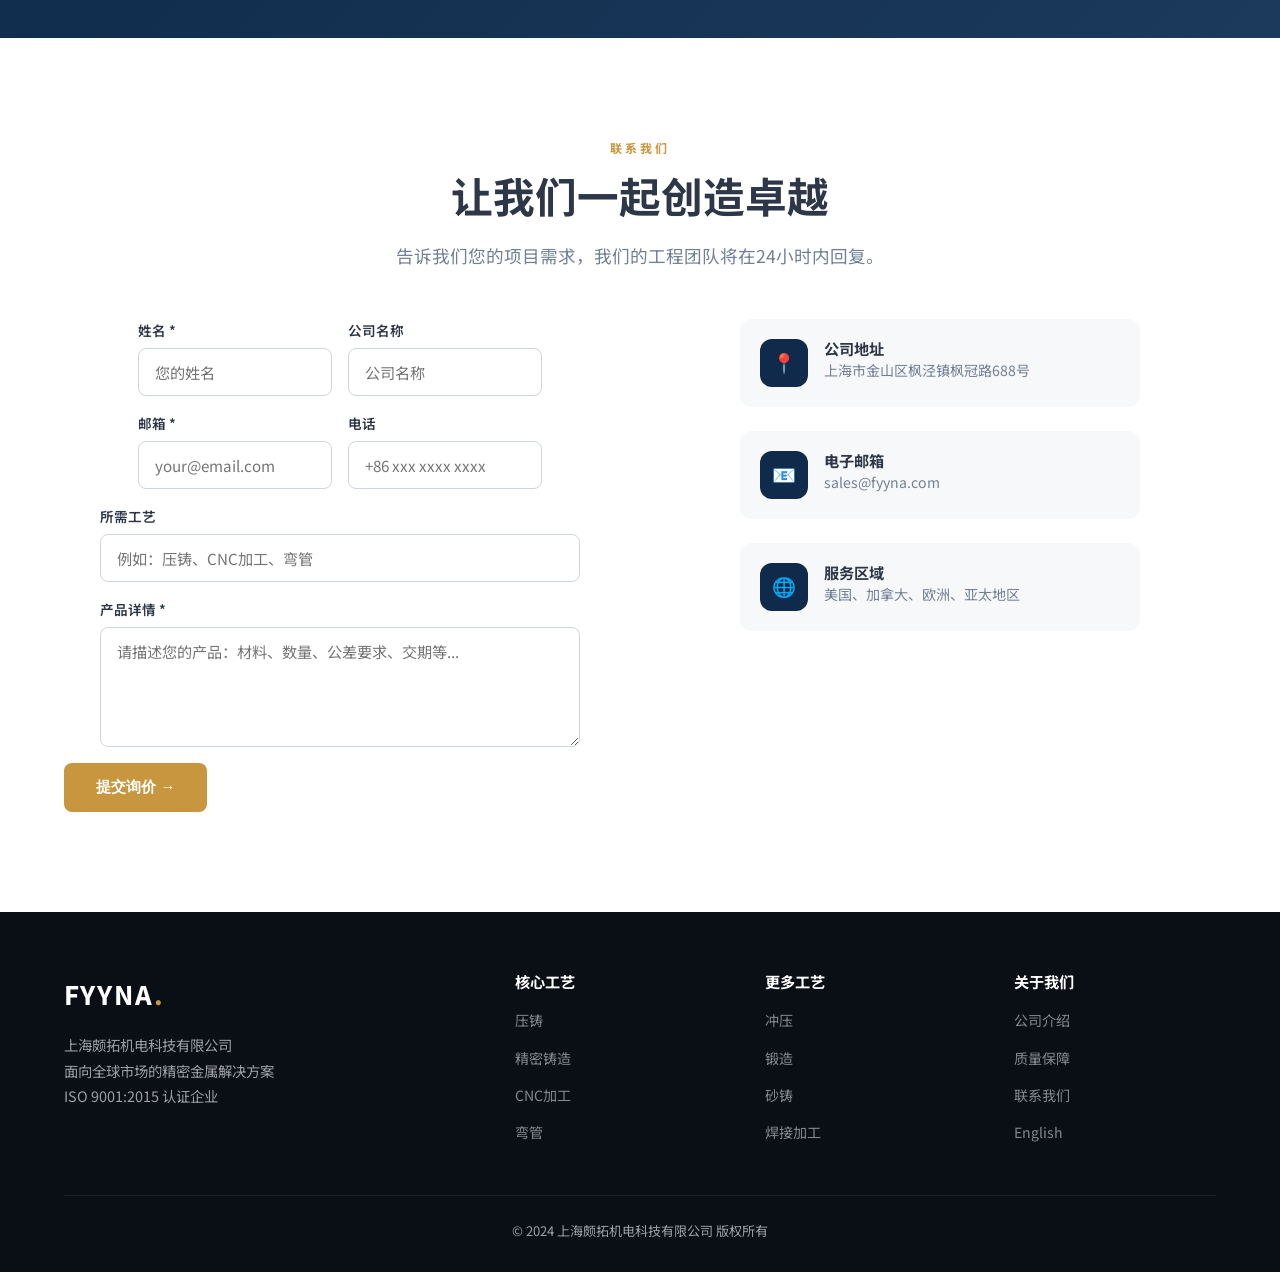
==== commit 3bcde32f: "fix: update contact address in both languages" ====
--- a/zh.html
+++ b/zh.html
@@ -453,7 +453,7 @@
           <div class="contact-item-icon">📍</div>
           <div>
             <h4>公司地址</h4>
-            <p>中国 上海市</p>
+            <p>上海市金山区枫泾镇枫冠路688号</p>
           </div>
         </div>
         <div class="contact-item">
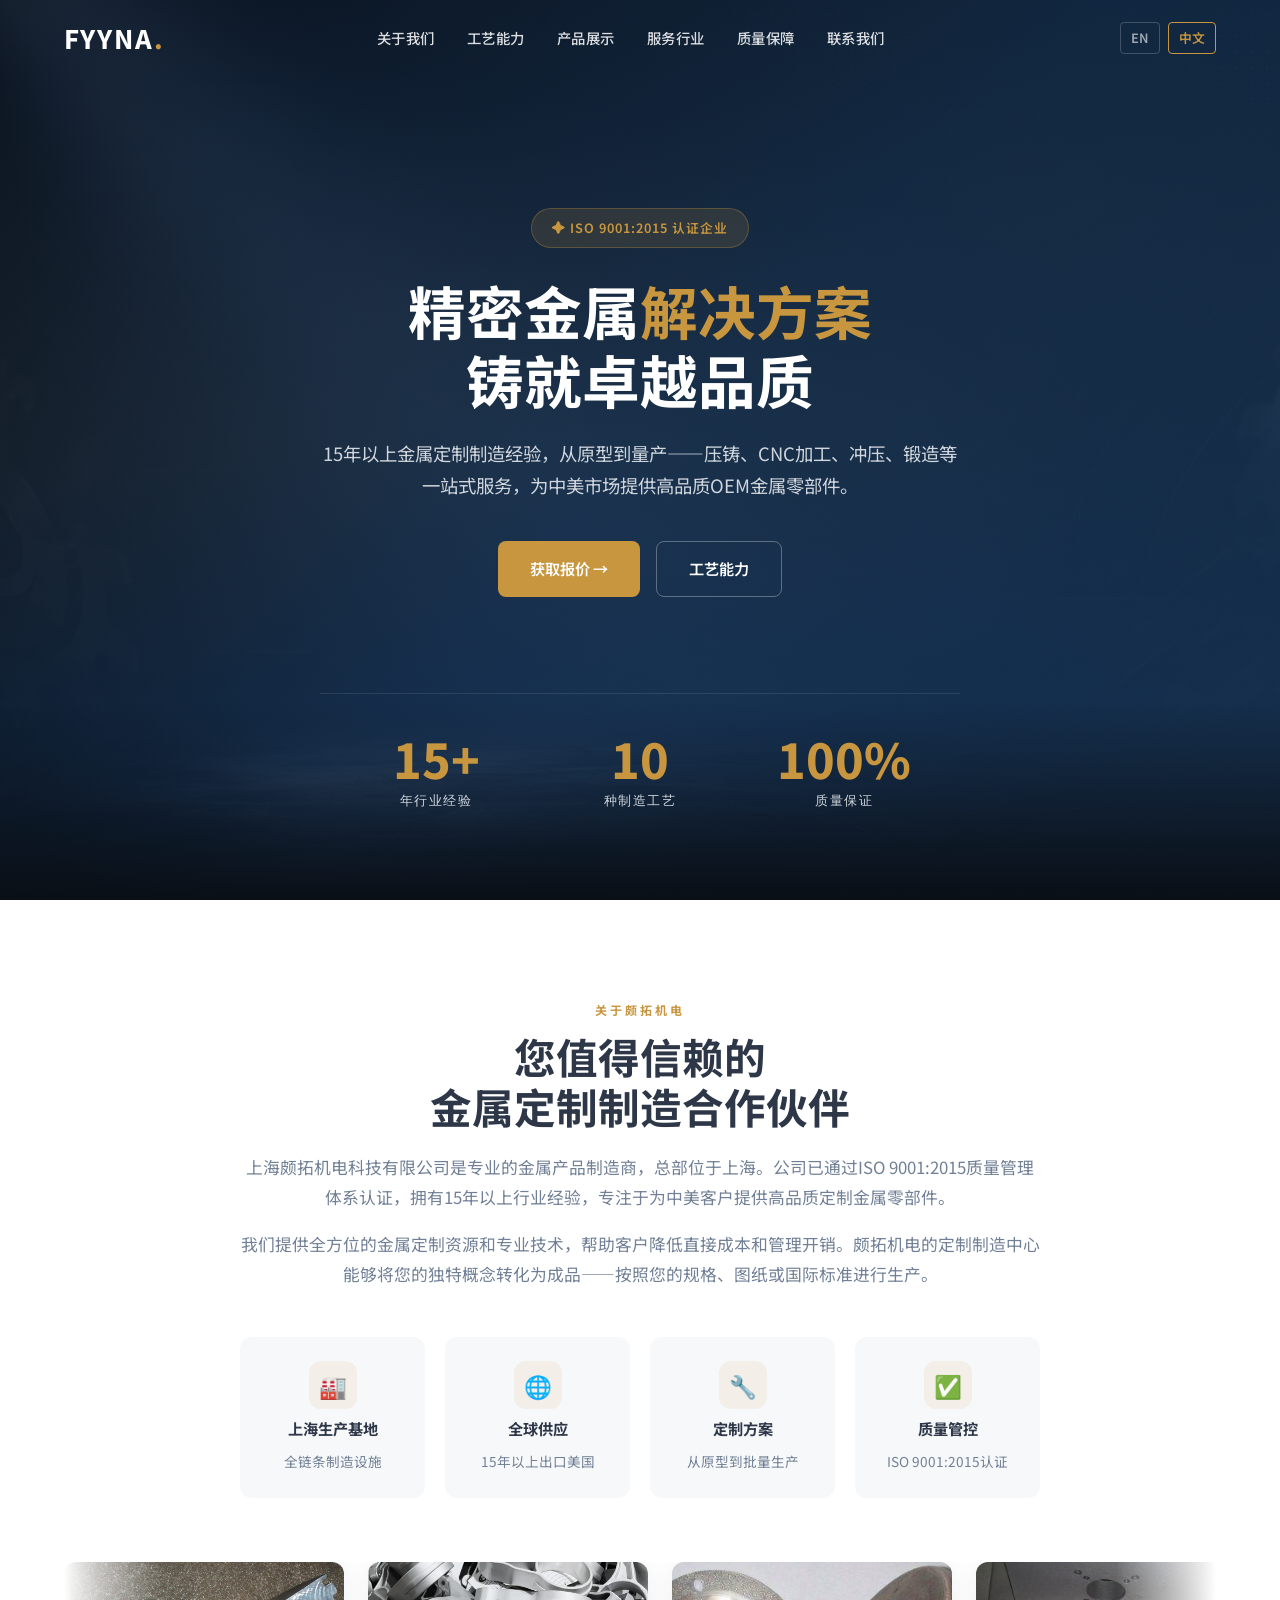
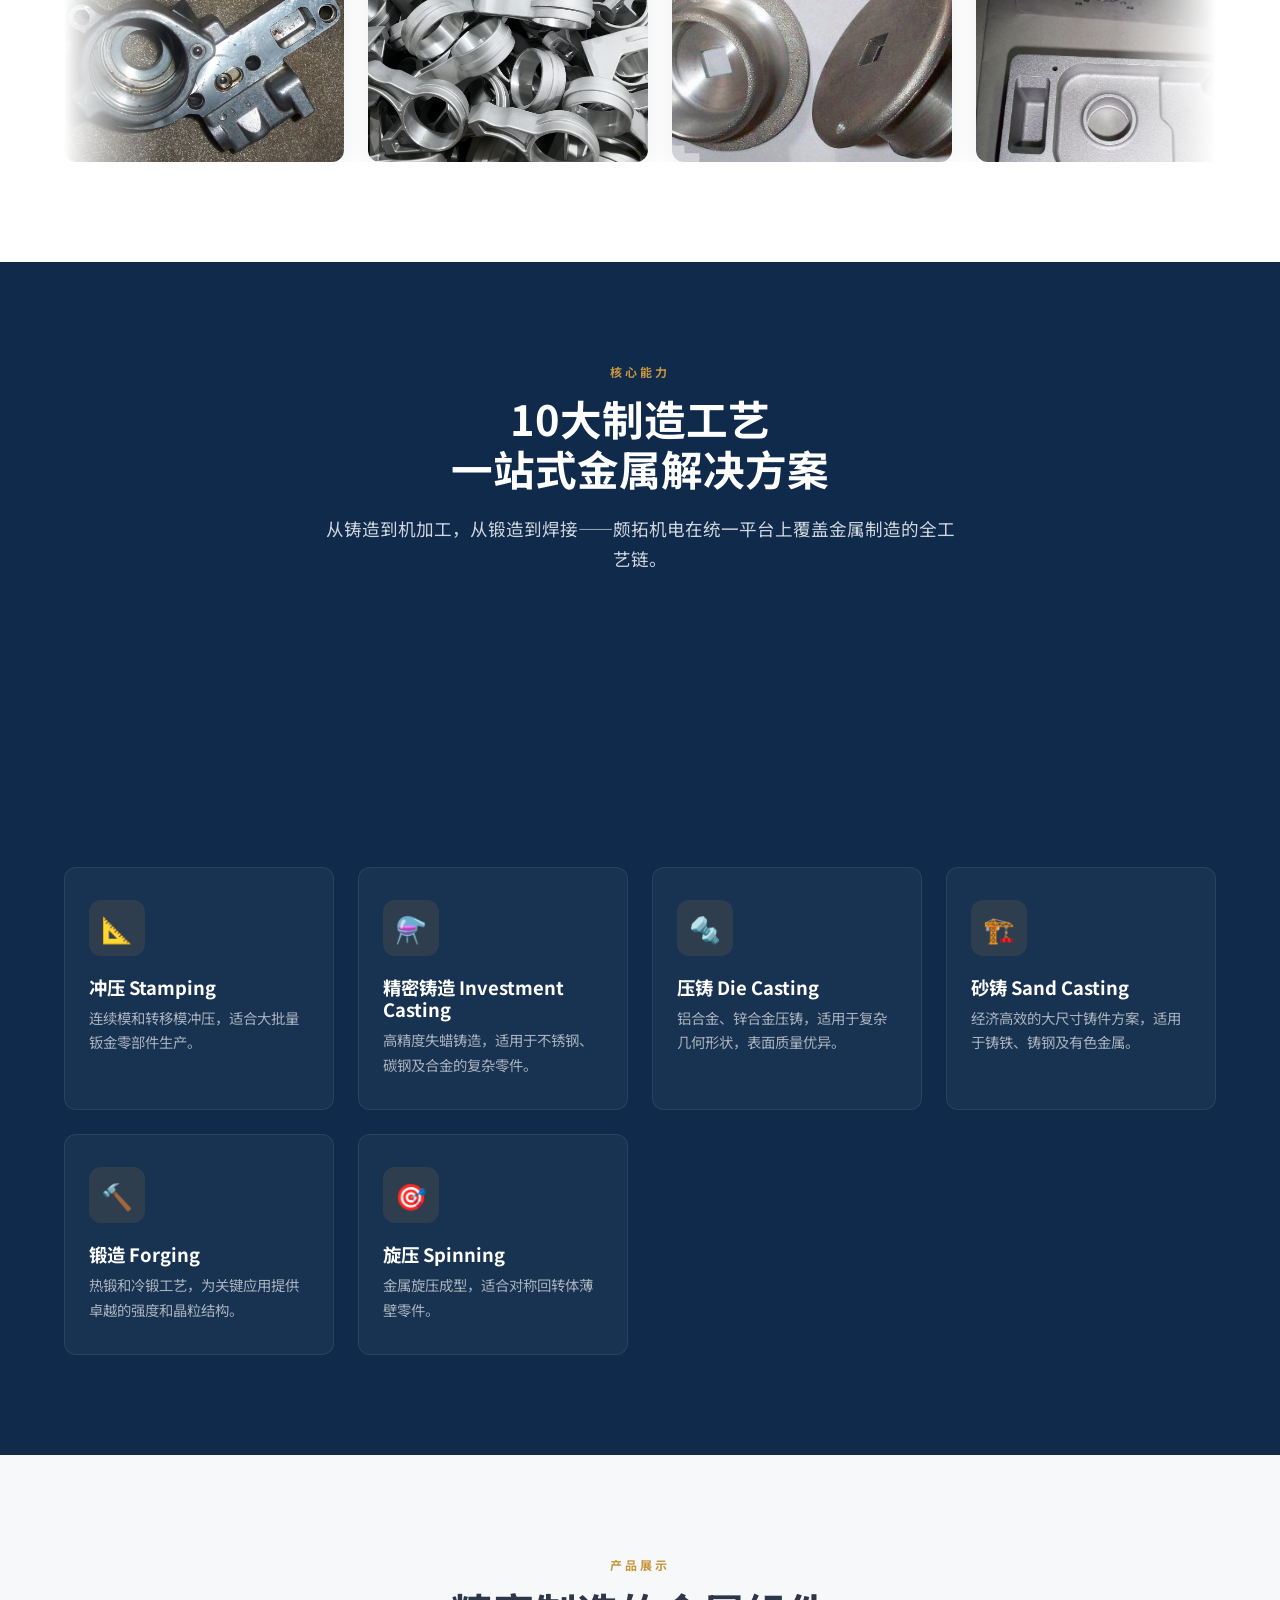
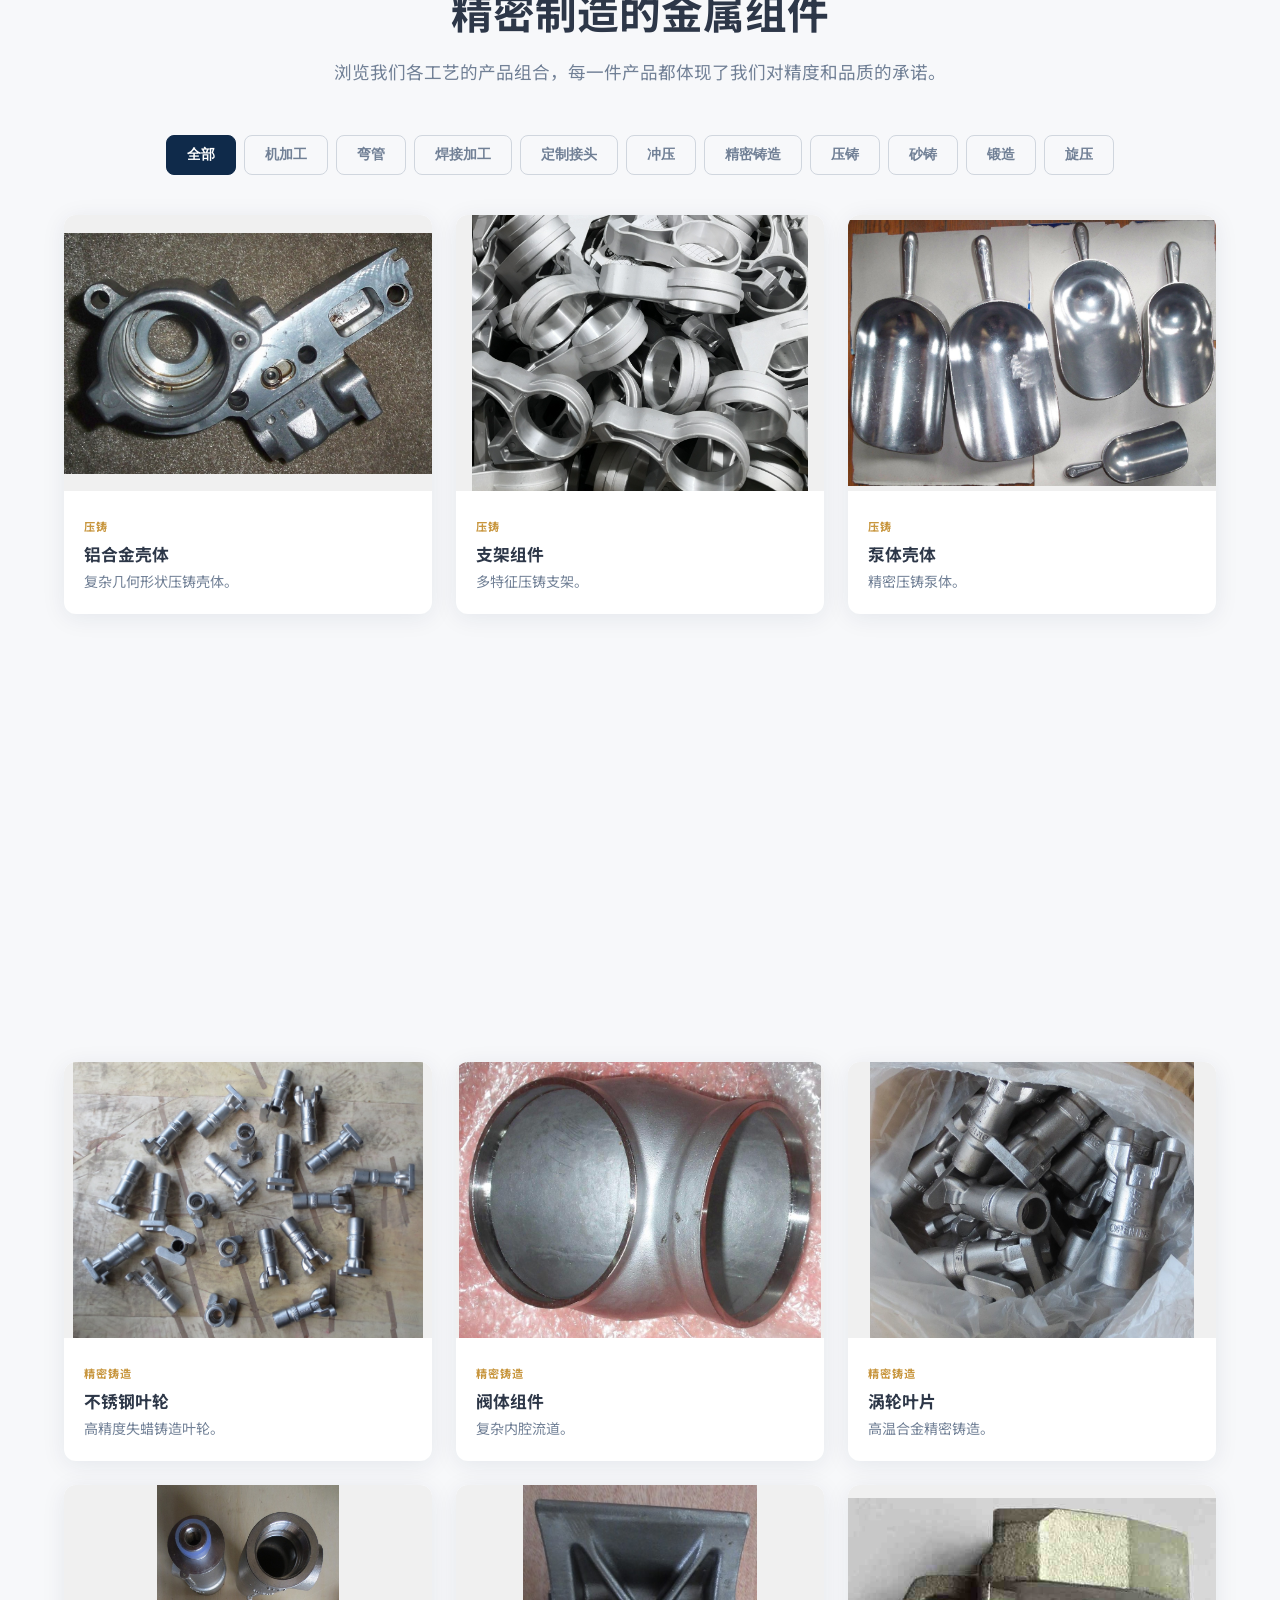
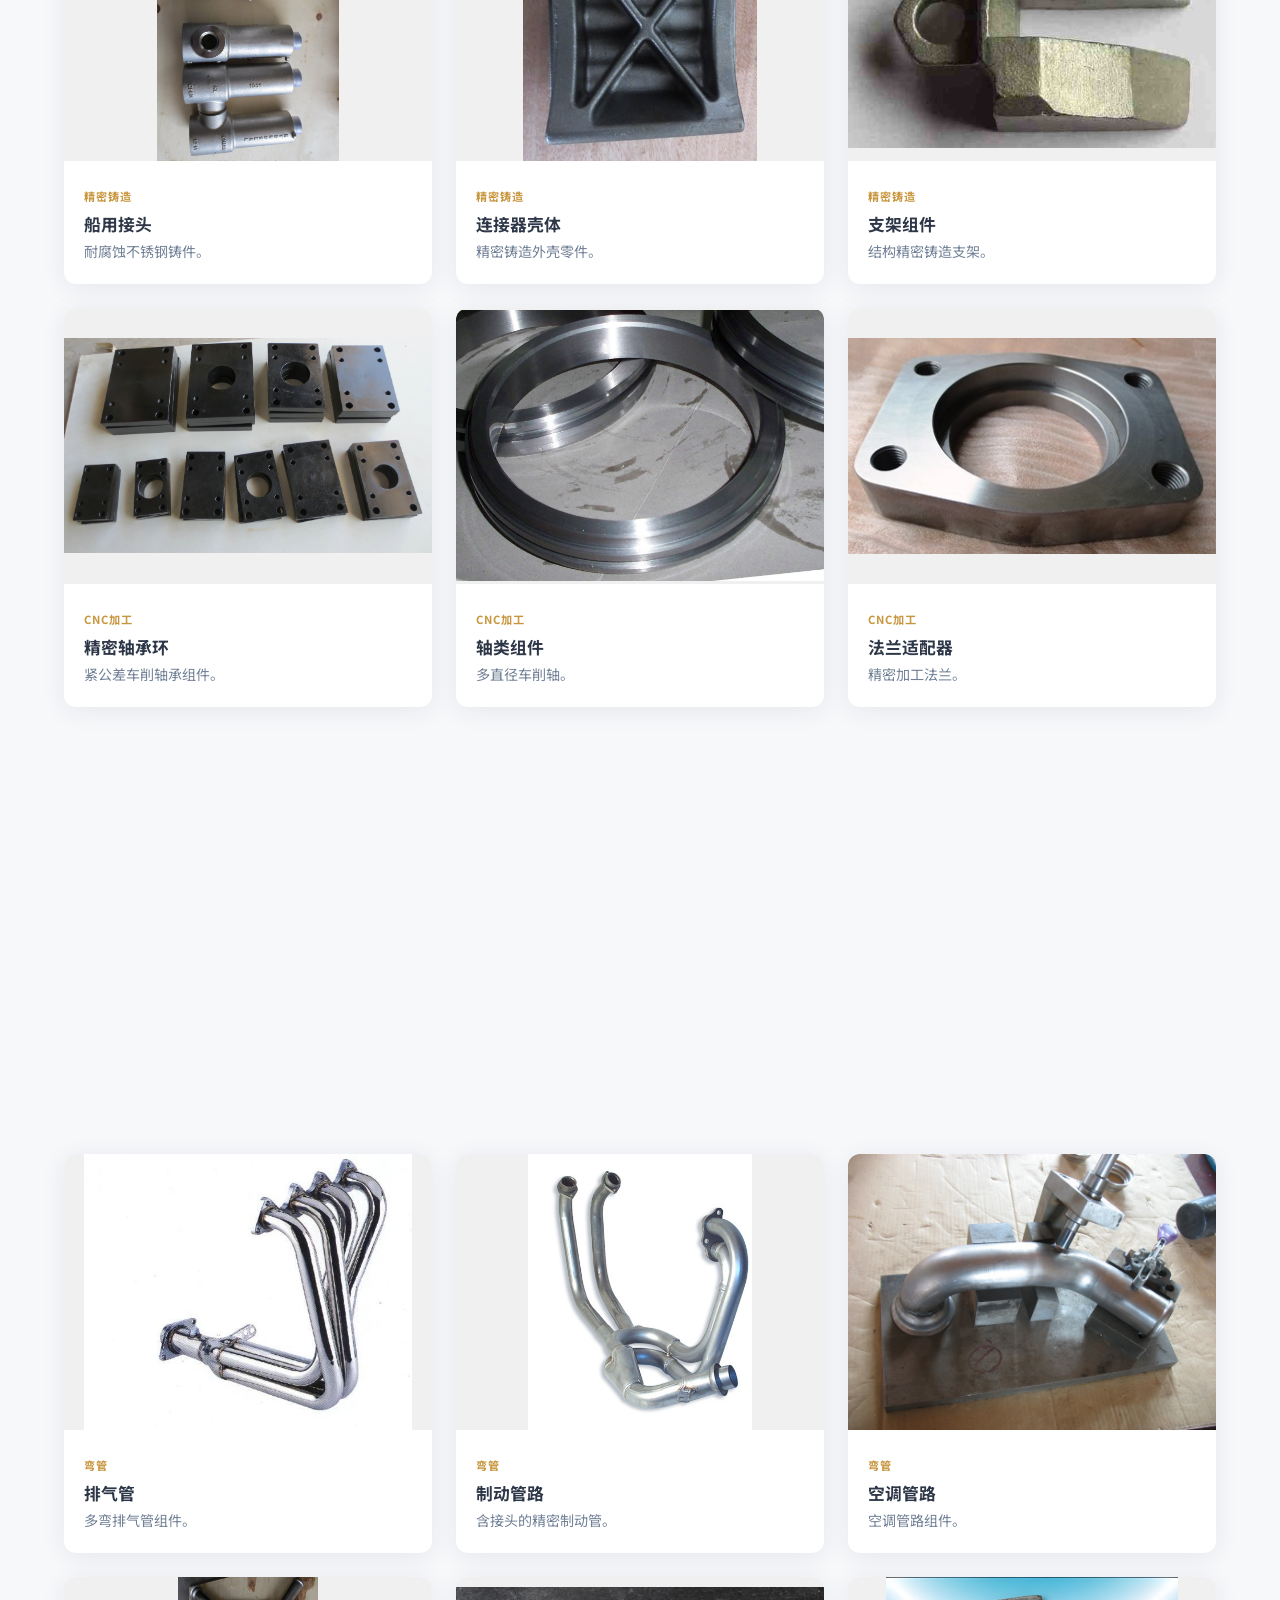
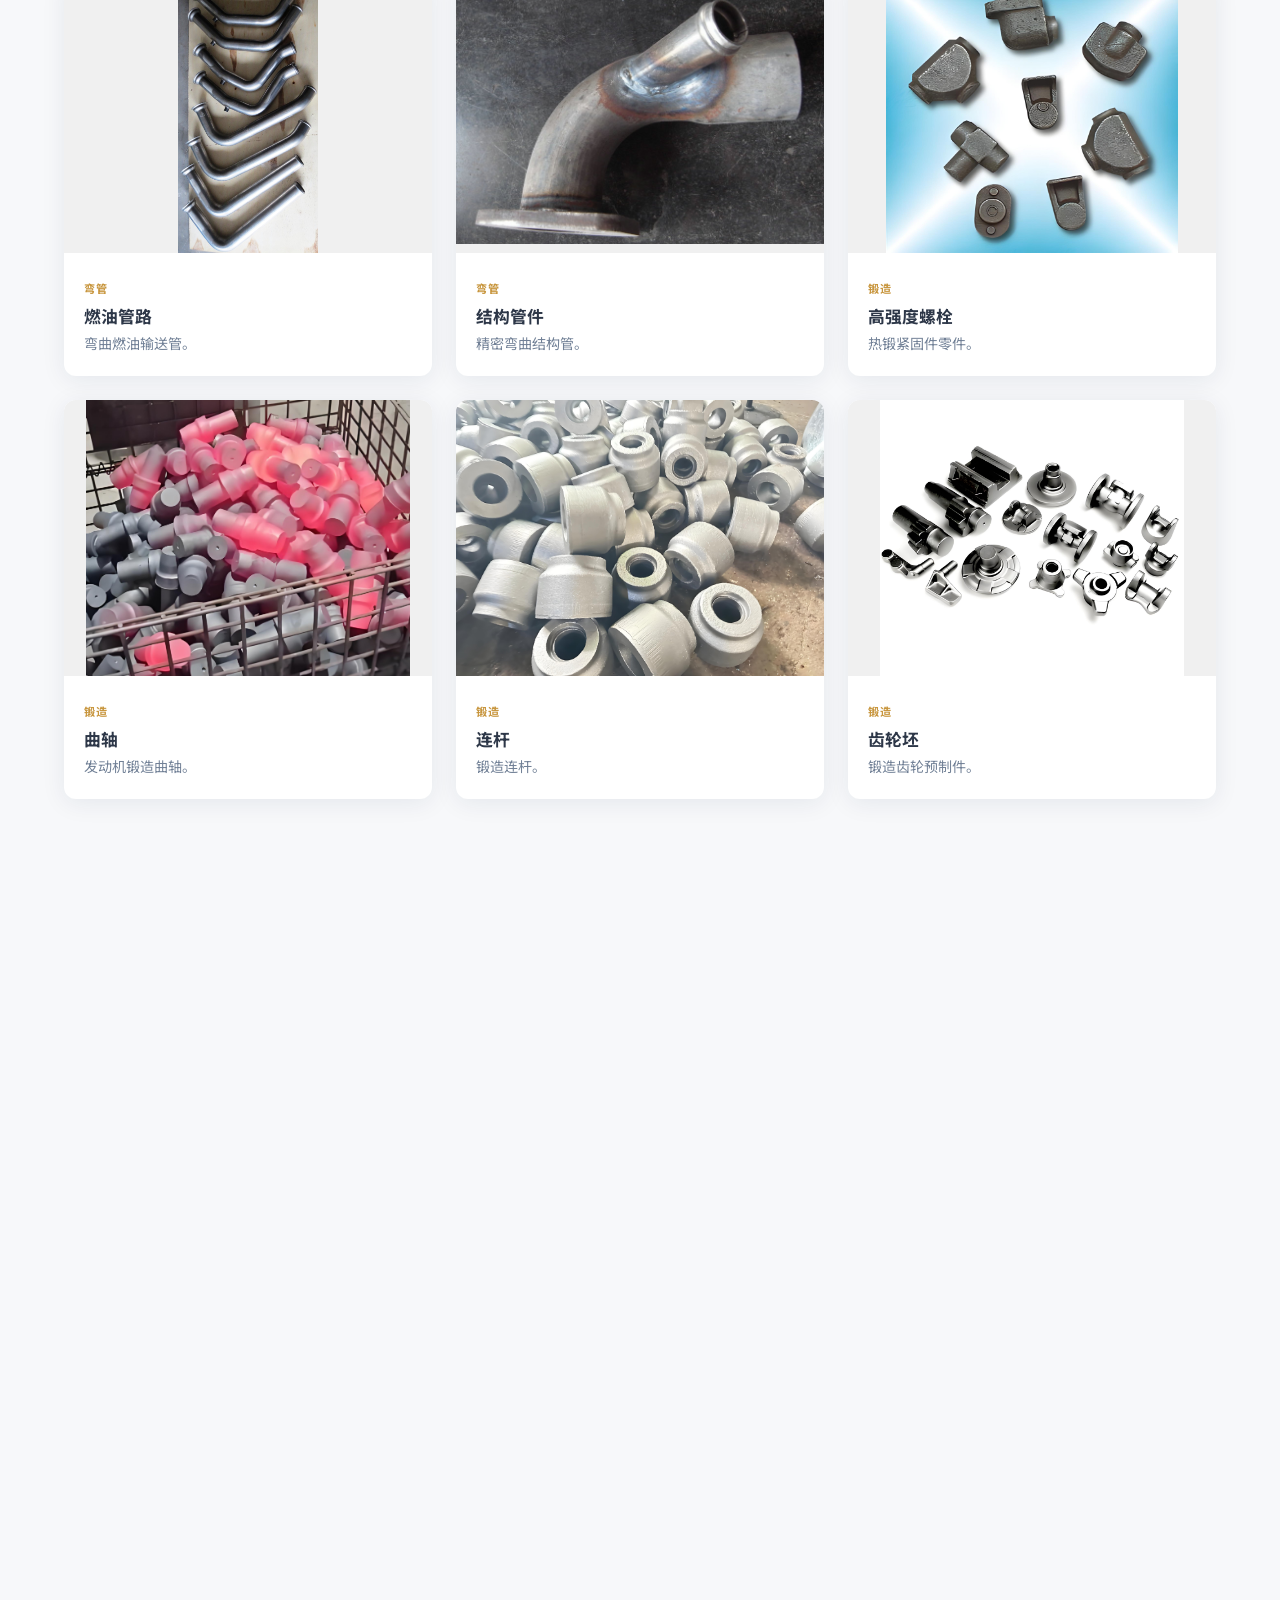
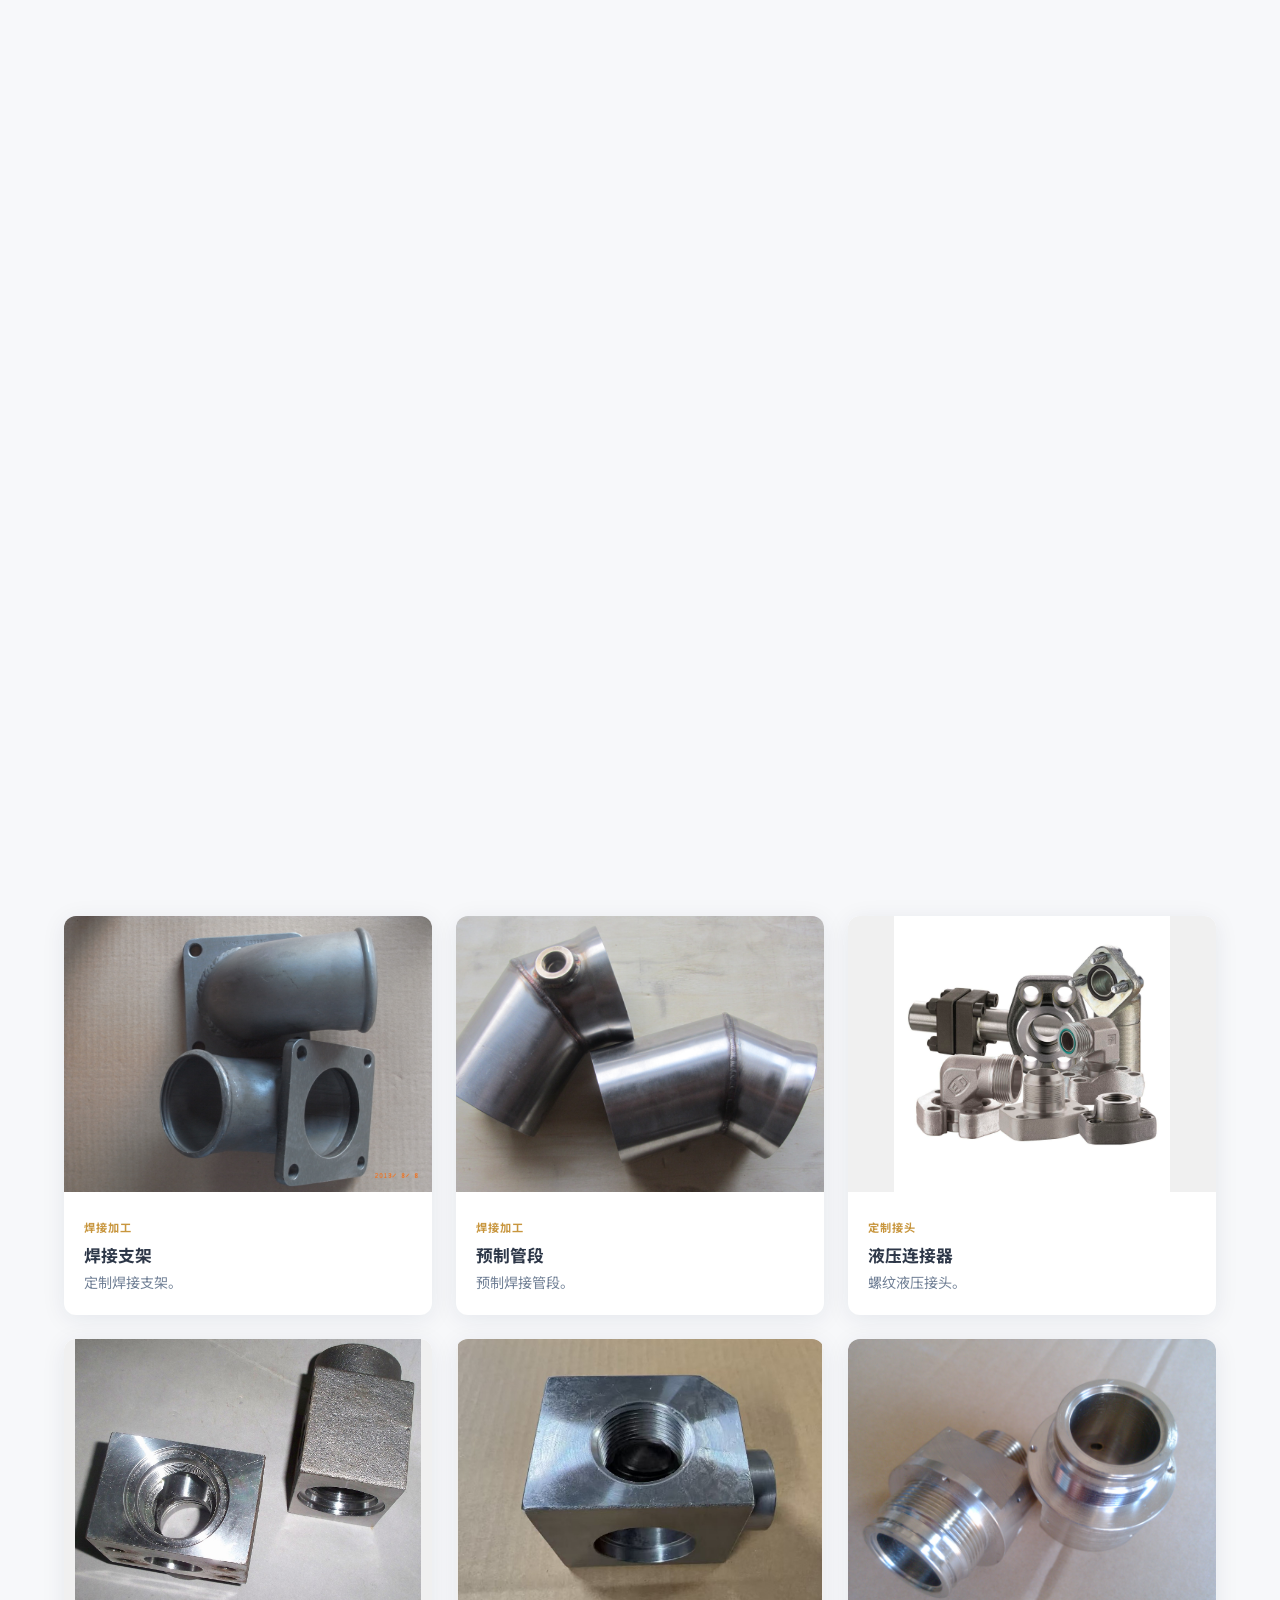
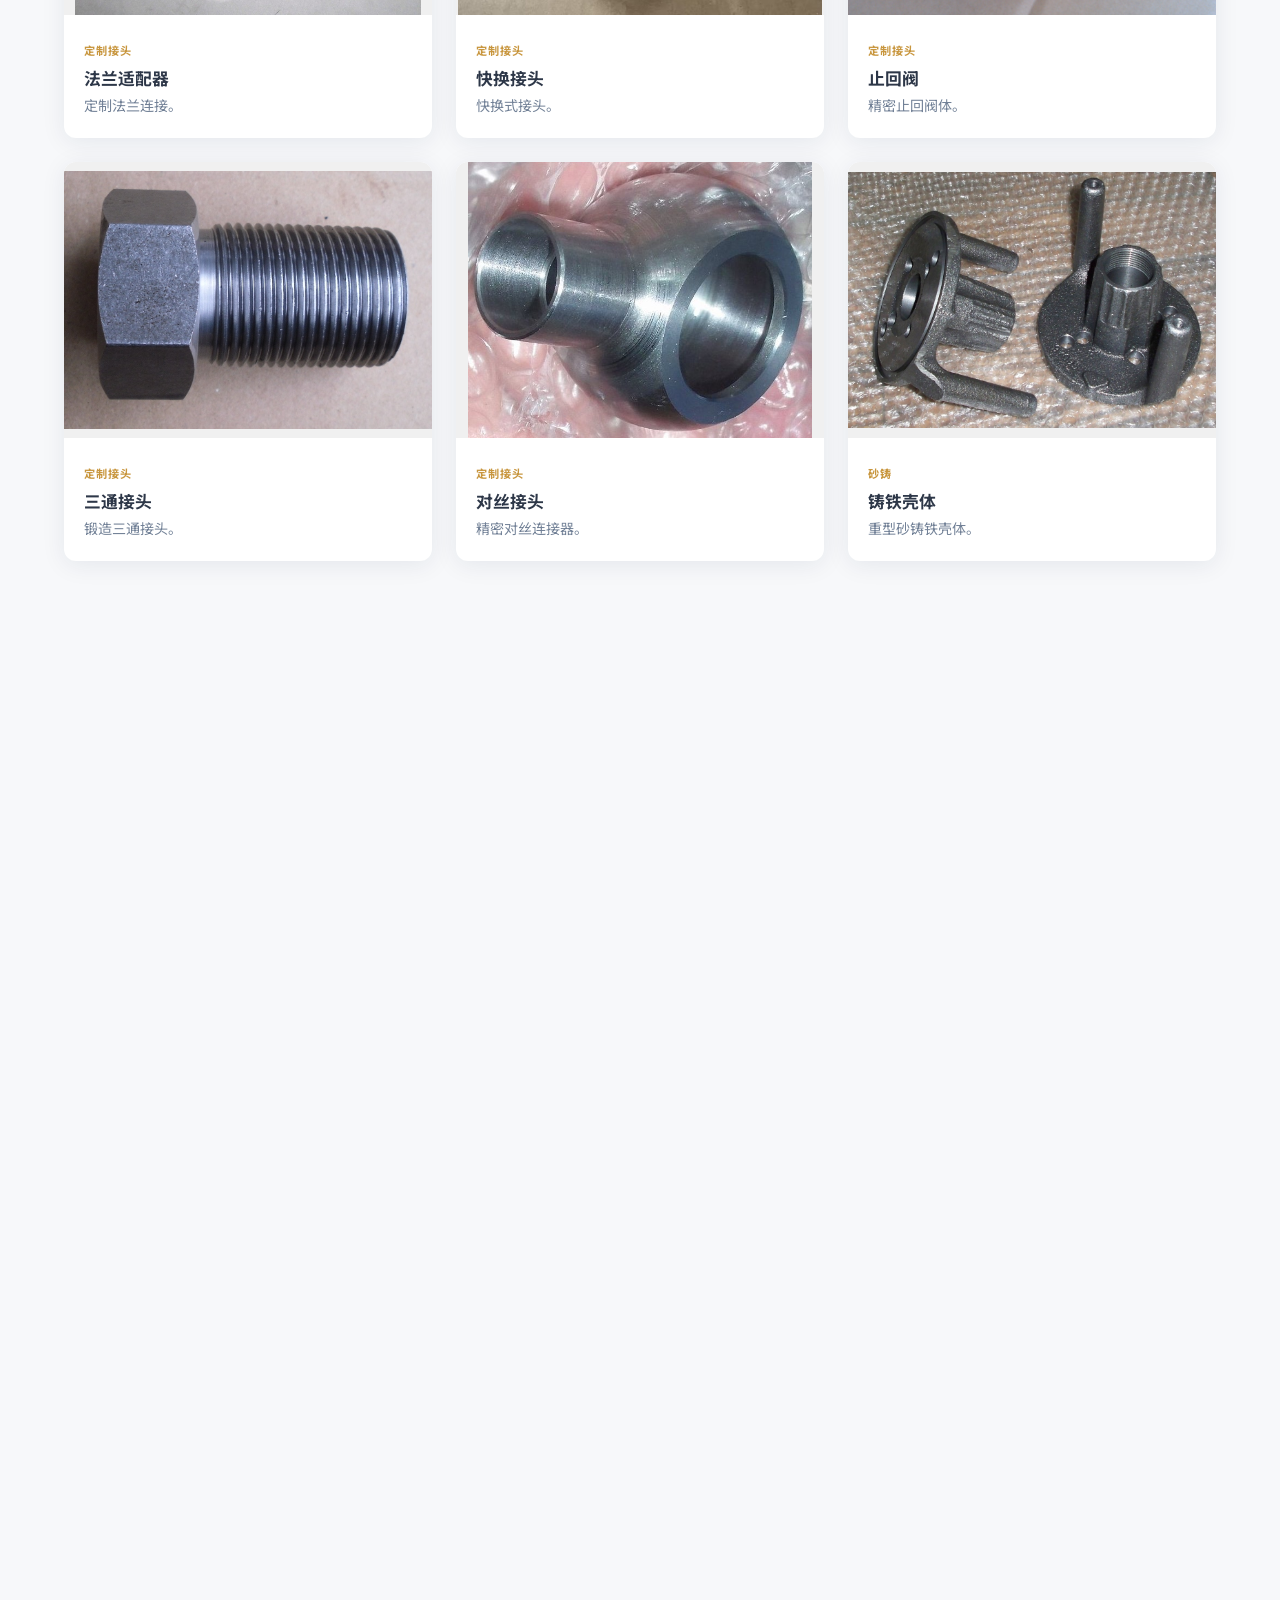
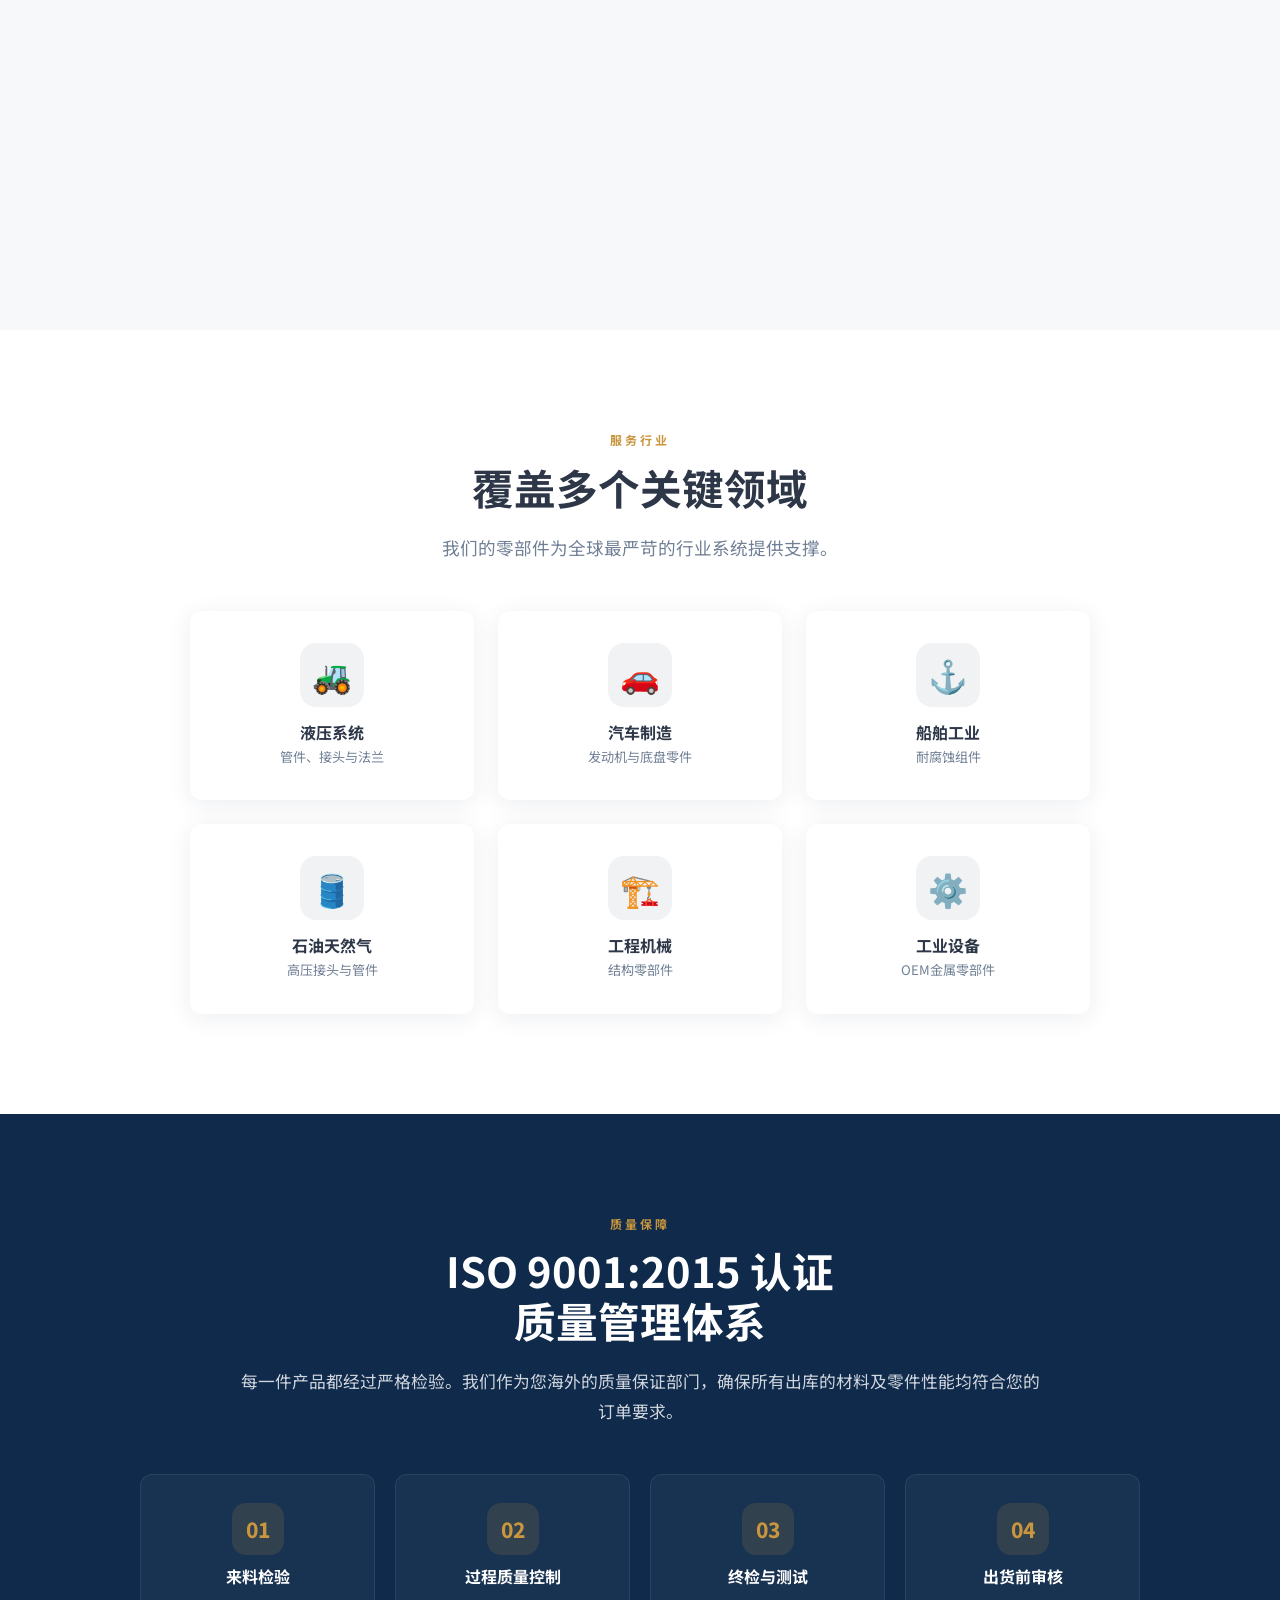
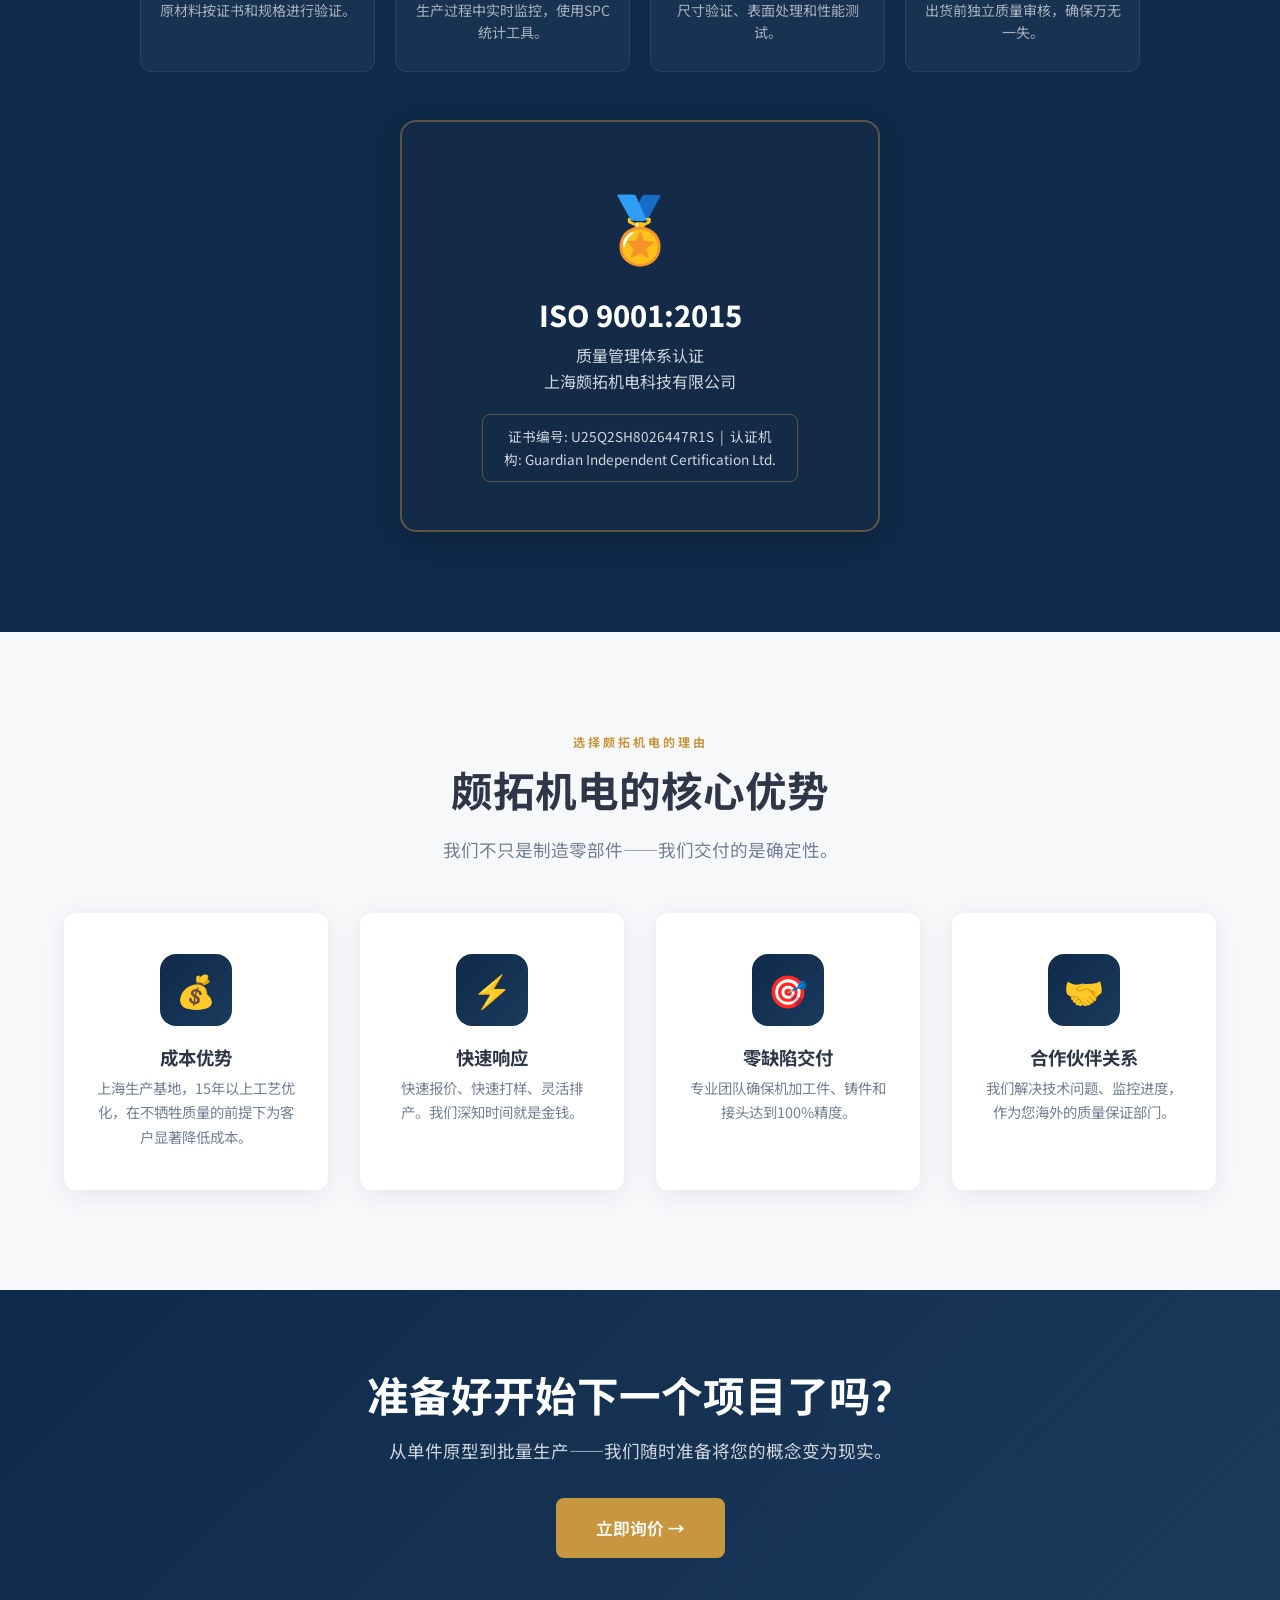
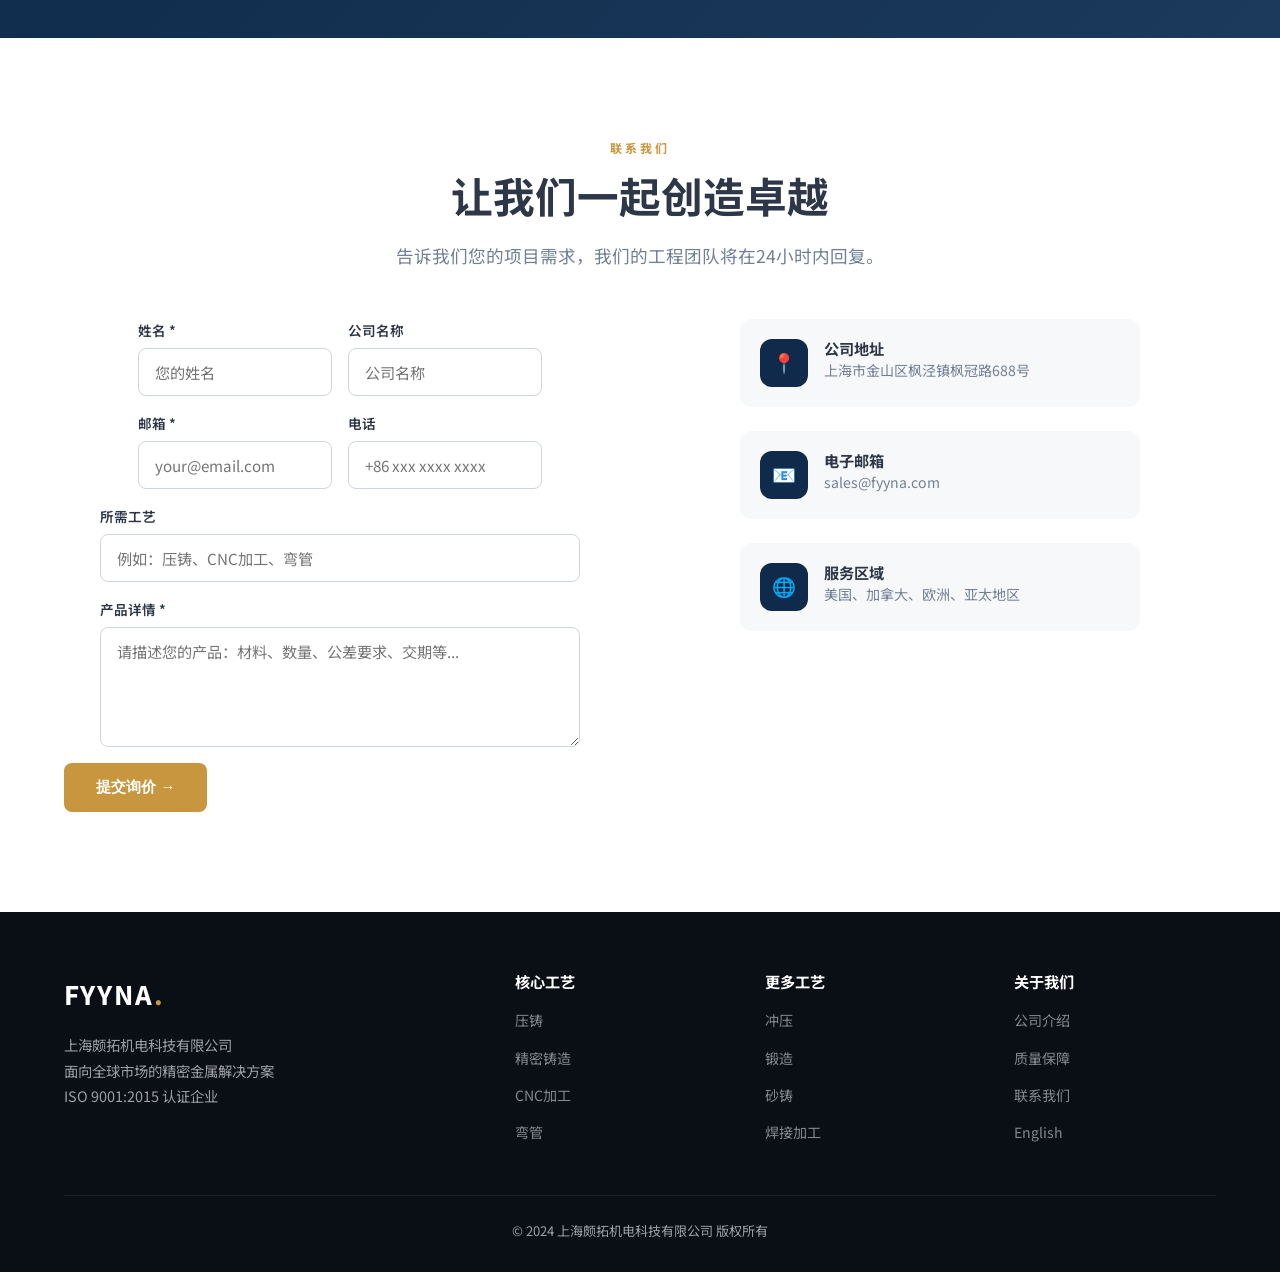
==== commit 30da2f07: "fix: add CNAME, SEO meta tags, robots.txt, sitemap.xml; remove conflicting workflow" ====
--- a/zh.html
+++ b/zh.html
@@ -3,11 +3,72 @@
 <head>
   <meta charset="UTF-8">
   <meta name="viewport" content="width=device-width, initial-scale=1.0">
+  <meta http-equiv="Cache-Control" content="no-cache, no-store, must-revalidate">
+  <meta http-equiv="Pragma" content="no-cache">
+  <meta http-equiv="Expires" content="0">
   <title>颇拓机电 — 精密金属解决方案 | 上海颇拓机电科技有限公司</title>
   <meta name="description" content="上海颇拓机电科技有限公司 — ISO 9001认证金属定制零部件制造商。压铸、精密铸造、CNC加工、冲压、锻造、弯管。15年以上出口经验。">
+  <meta name="keywords" content="颇拓机电,金属定制,精密铸造,CNC加工,压铸,冲压,锻造,弯管,ISO 9001,OEM零部件">
+  <meta name="author" content="上海颇拓机电科技有限公司">
+  <link rel="canonical" href="https://www.fyyna.com/zh.html">
+  <link rel="alternate" hreflang="en" href="https://www.fyyna.com/">
+  <link rel="alternate" hreflang="zh-CN" href="https://www.fyyna.com/zh.html">
   <link rel="preconnect" href="https://fonts.googleapis.com">
   <link href="https://fonts.googleapis.com/css2?family=Inter:wght@400;500;600;700;800&family=Noto+Sans+SC:wght@400;500;700;900&display=swap" rel="stylesheet">
   <link rel="stylesheet" href="css/style.css">
+  <!-- Open Graph -->
+  <meta property="og:type" content="website">
+  <meta property="og:url" content="https://www.fyyna.com/zh.html">
+  <meta property="og:title" content="颇拓机电 — 精密金属解决方案">
+  <meta property="og:description" content="ISO 9001认证金属定制零部件制造商。压铸、精密铸造、CNC加工、冲压、锻造、弯管。15年以上出口经验。">
+  <meta property="og:image" content="https://www.fyyna.com/images/carousel/slide-1.jpg">
+  <meta property="og:locale" content="zh_CN">
+  <!-- Twitter Cards -->
+  <meta name="twitter:card" content="summary_large_image">
+  <meta name="twitter:title" content="颇拓机电 — 精密金属解决方案">
+  <meta name="twitter:description" content="ISO 9001认证金属定制零部件制造商。15年以上出口经验。">
+  <meta name="twitter:image" content="https://www.fyyna.com/images/carousel/slide-1.jpg">
+  <!-- JSON-LD Structured Data -->
+  <script type="application/ld+json">
+  {
+    "@context": "https://schema.org",
+    "@type": "Organization",
+    "name": "上海颇拓机电科技有限公司",
+    "alternateName": "颇拓机电",
+    "url": "https://www.fyyna.com",
+    "logo": "https://www.fyyna.com/images/carousel/slide-1.jpg",
+    "description": "ISO 9001认证金属定制零部件制造商，提供压铸、精密铸造、CNC加工、冲压、锻造、弯管等一站式服务。",
+    "address": {
+      "@type": "PostalAddress",
+      "streetAddress": "上海市金山区枫泾镇枫冠路688号",
+      "addressLocality": "上海",
+      "addressRegion": "上海市",
+      "addressCountry": "CN"
+    },
+    "contactPoint": {
+      "@type": "ContactPoint",
+      "contactType": "sales",
+      "email": "sales@fyyna.com",
+      "areaServed": ["US", "CA", "EU", "APAC"]
+    },
+    "hasOfferCatalog": {
+      "@type": "OfferCatalog",
+      "name": "金属制造工艺",
+      "itemListElement": [
+        {"@type": "Offer", "itemOffered": {"@type": "Service", "name": "CNC机加工"}},
+        {"@type": "Offer", "itemOffered": {"@type": "Service", "name": "弯管"}},
+        {"@type": "Offer", "itemOffered": {"@type": "Service", "name": "焊接加工"}},
+        {"@type": "Offer", "itemOffered": {"@type": "Service", "name": "定制接头"}},
+        {"@type": "Offer", "itemOffered": {"@type": "Service", "name": "冲压"}},
+        {"@type": "Offer", "itemOffered": {"@type": "Service", "name": "精密铸造"}},
+        {"@type": "Offer", "itemOffered": {"@type": "Service", "name": "压铸"}},
+        {"@type": "Offer", "itemOffered": {"@type": "Service", "name": "砂铸"}},
+        {"@type": "Offer", "itemOffered": {"@type": "Service", "name": "锻造"}},
+        {"@type": "Offer", "itemOffered": {"@type": "Service", "name": "旋压"}}
+      ]
+    }
+  }
+  </script>
   <style>
     body { font-family: 'Noto Sans SC', 'Inter', sans-serif; }
     .hero-stat-label { font-family: 'Inter', sans-serif; }
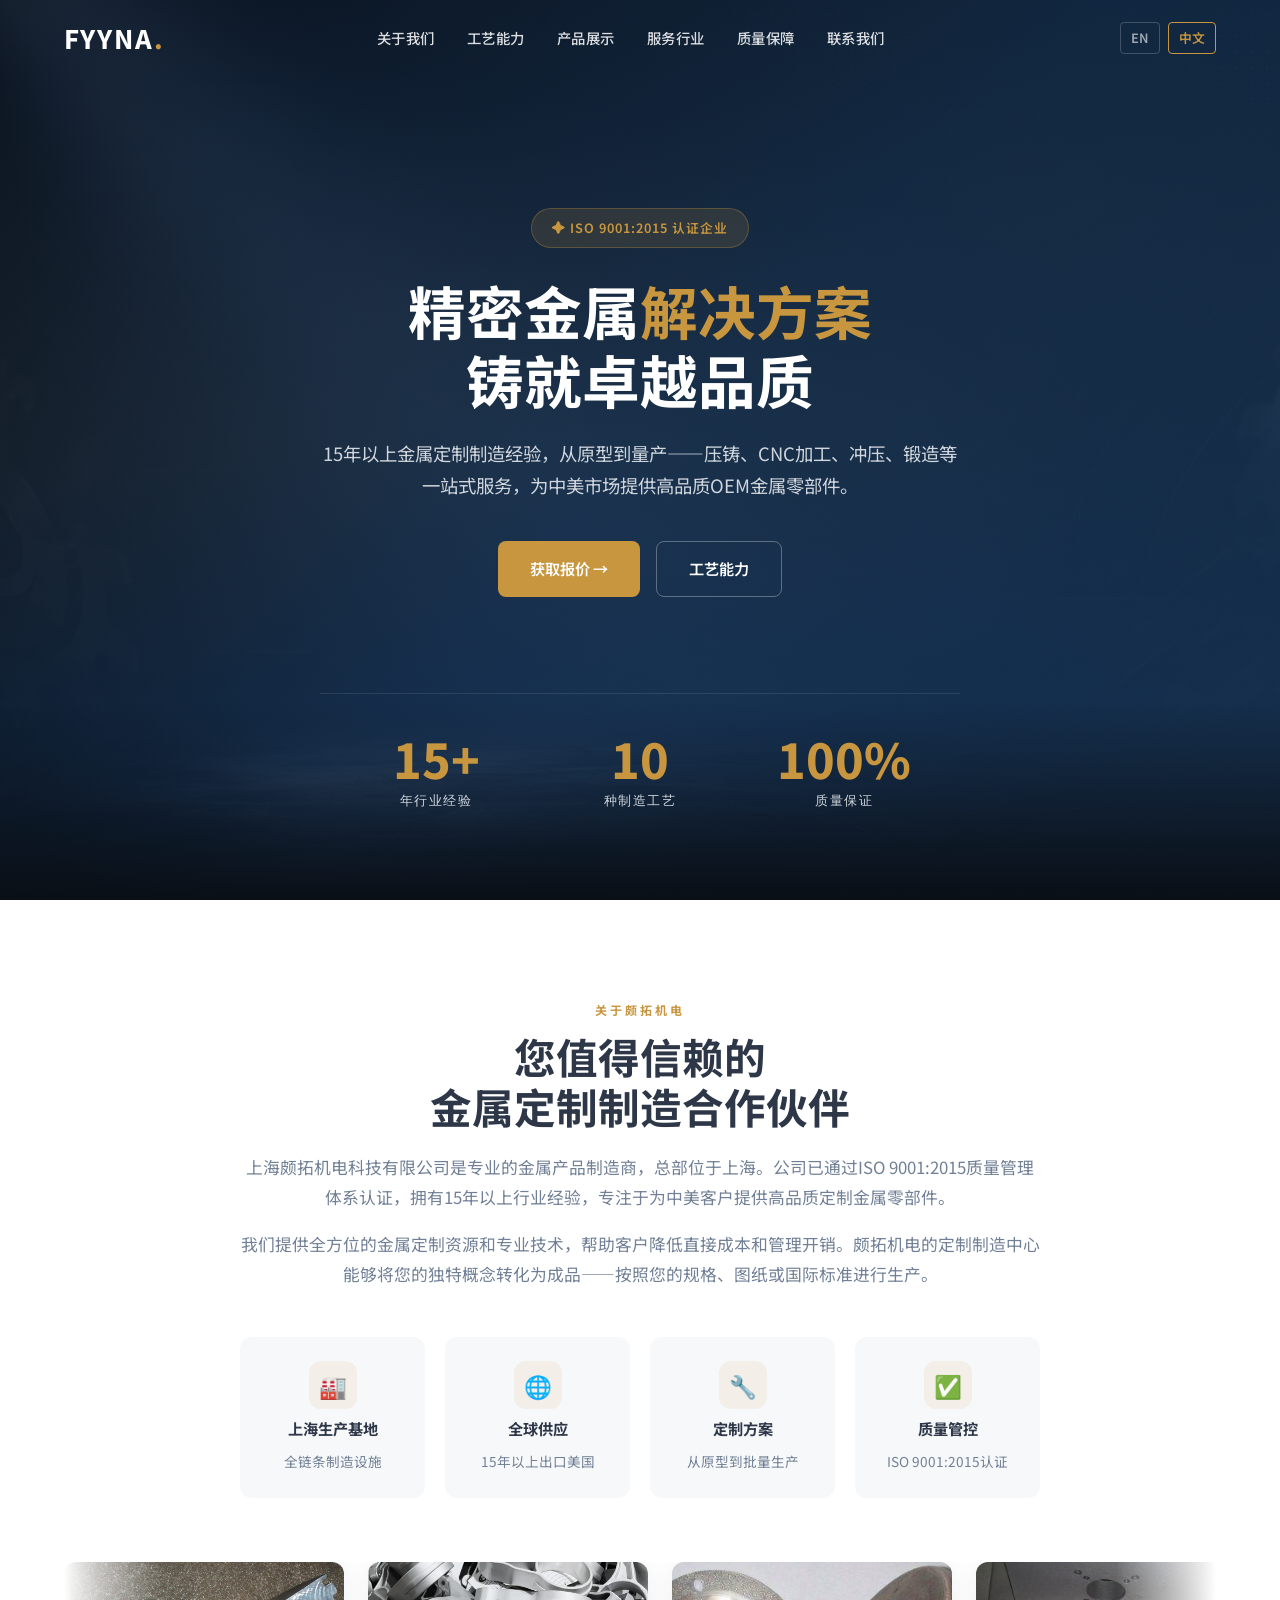
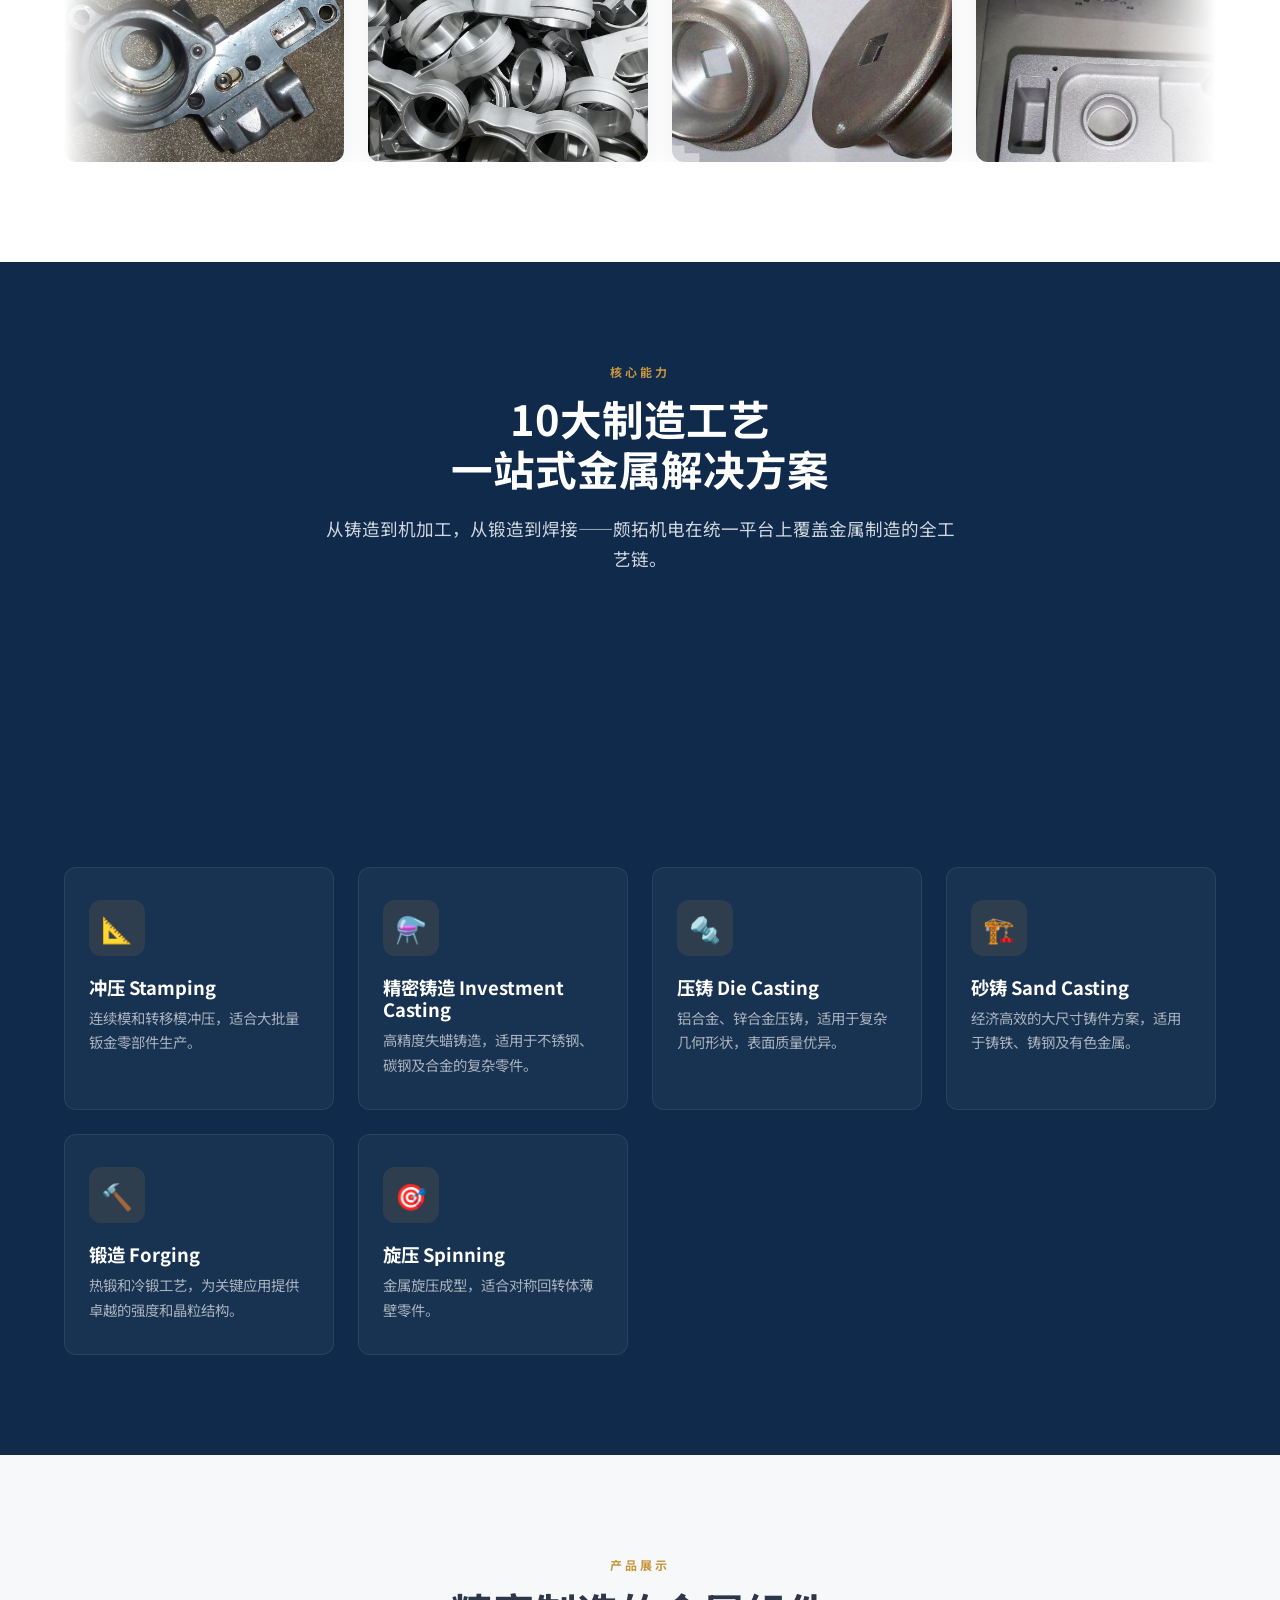
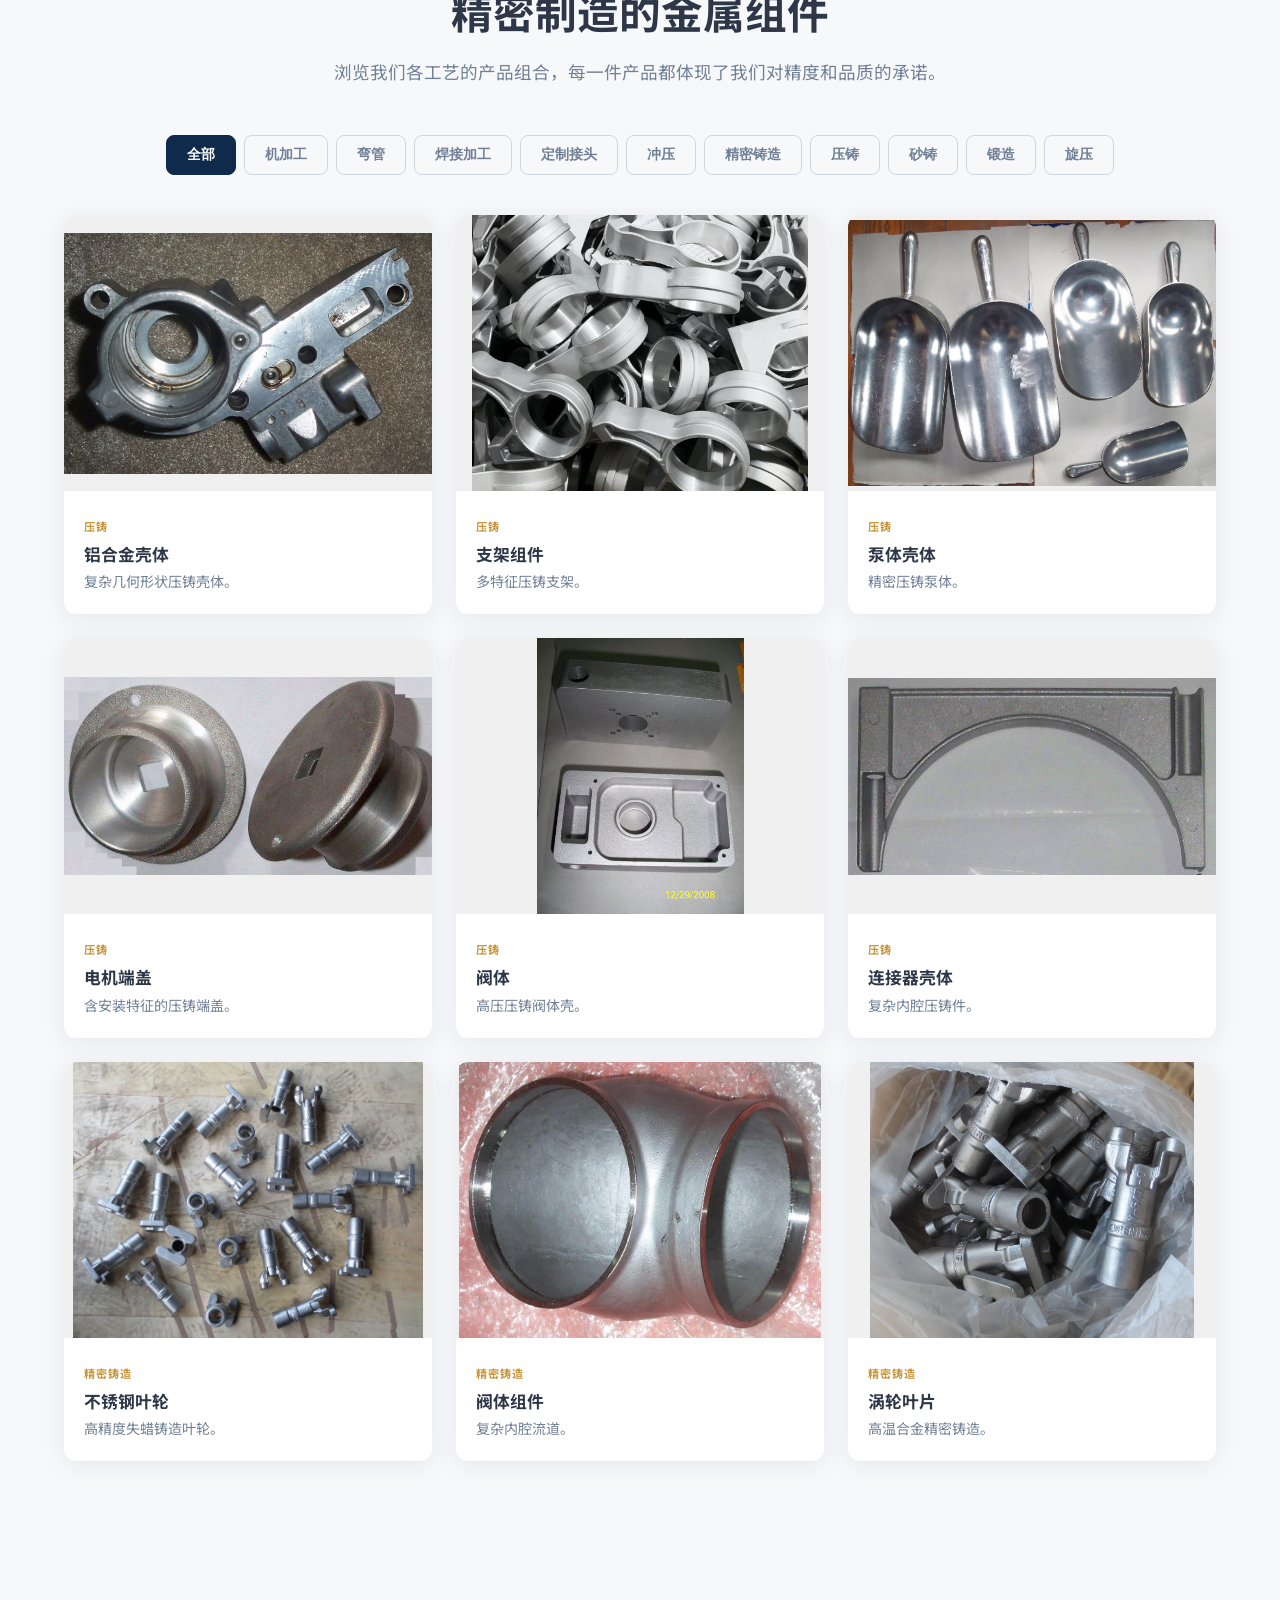
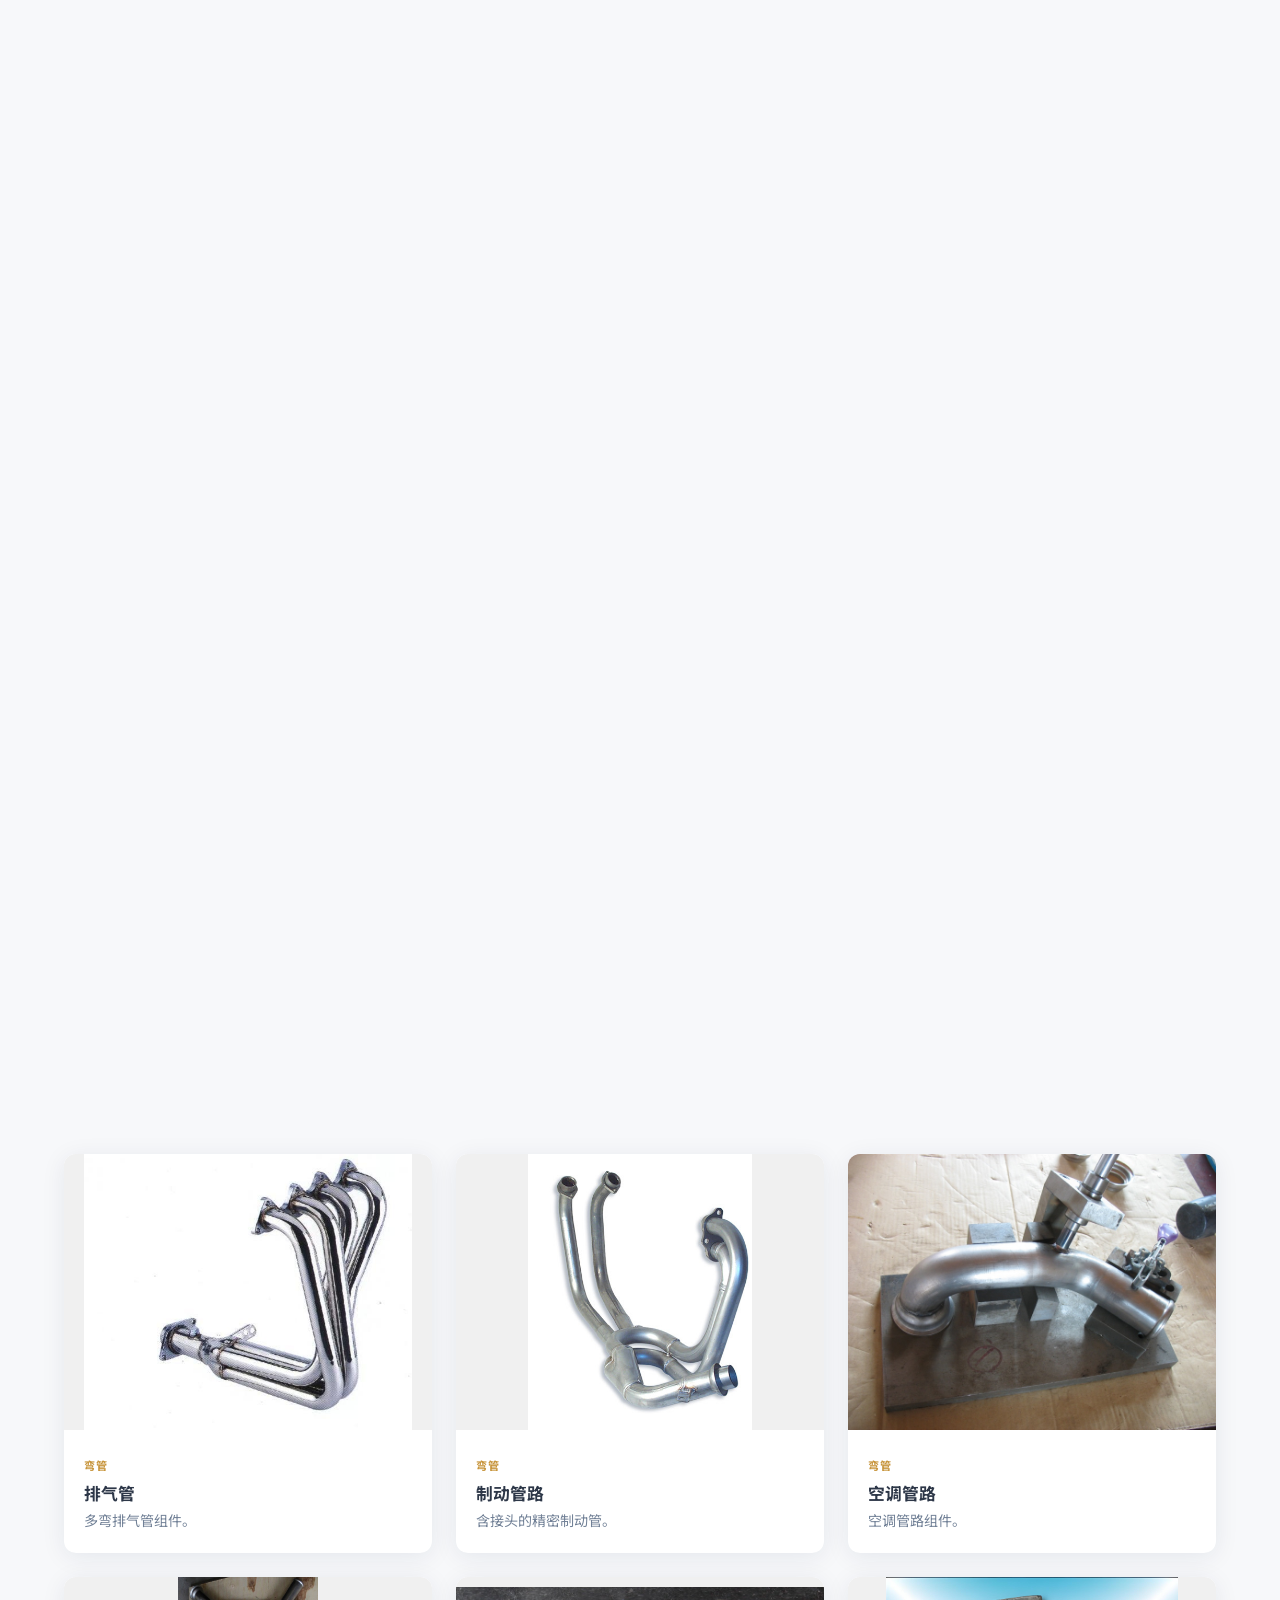
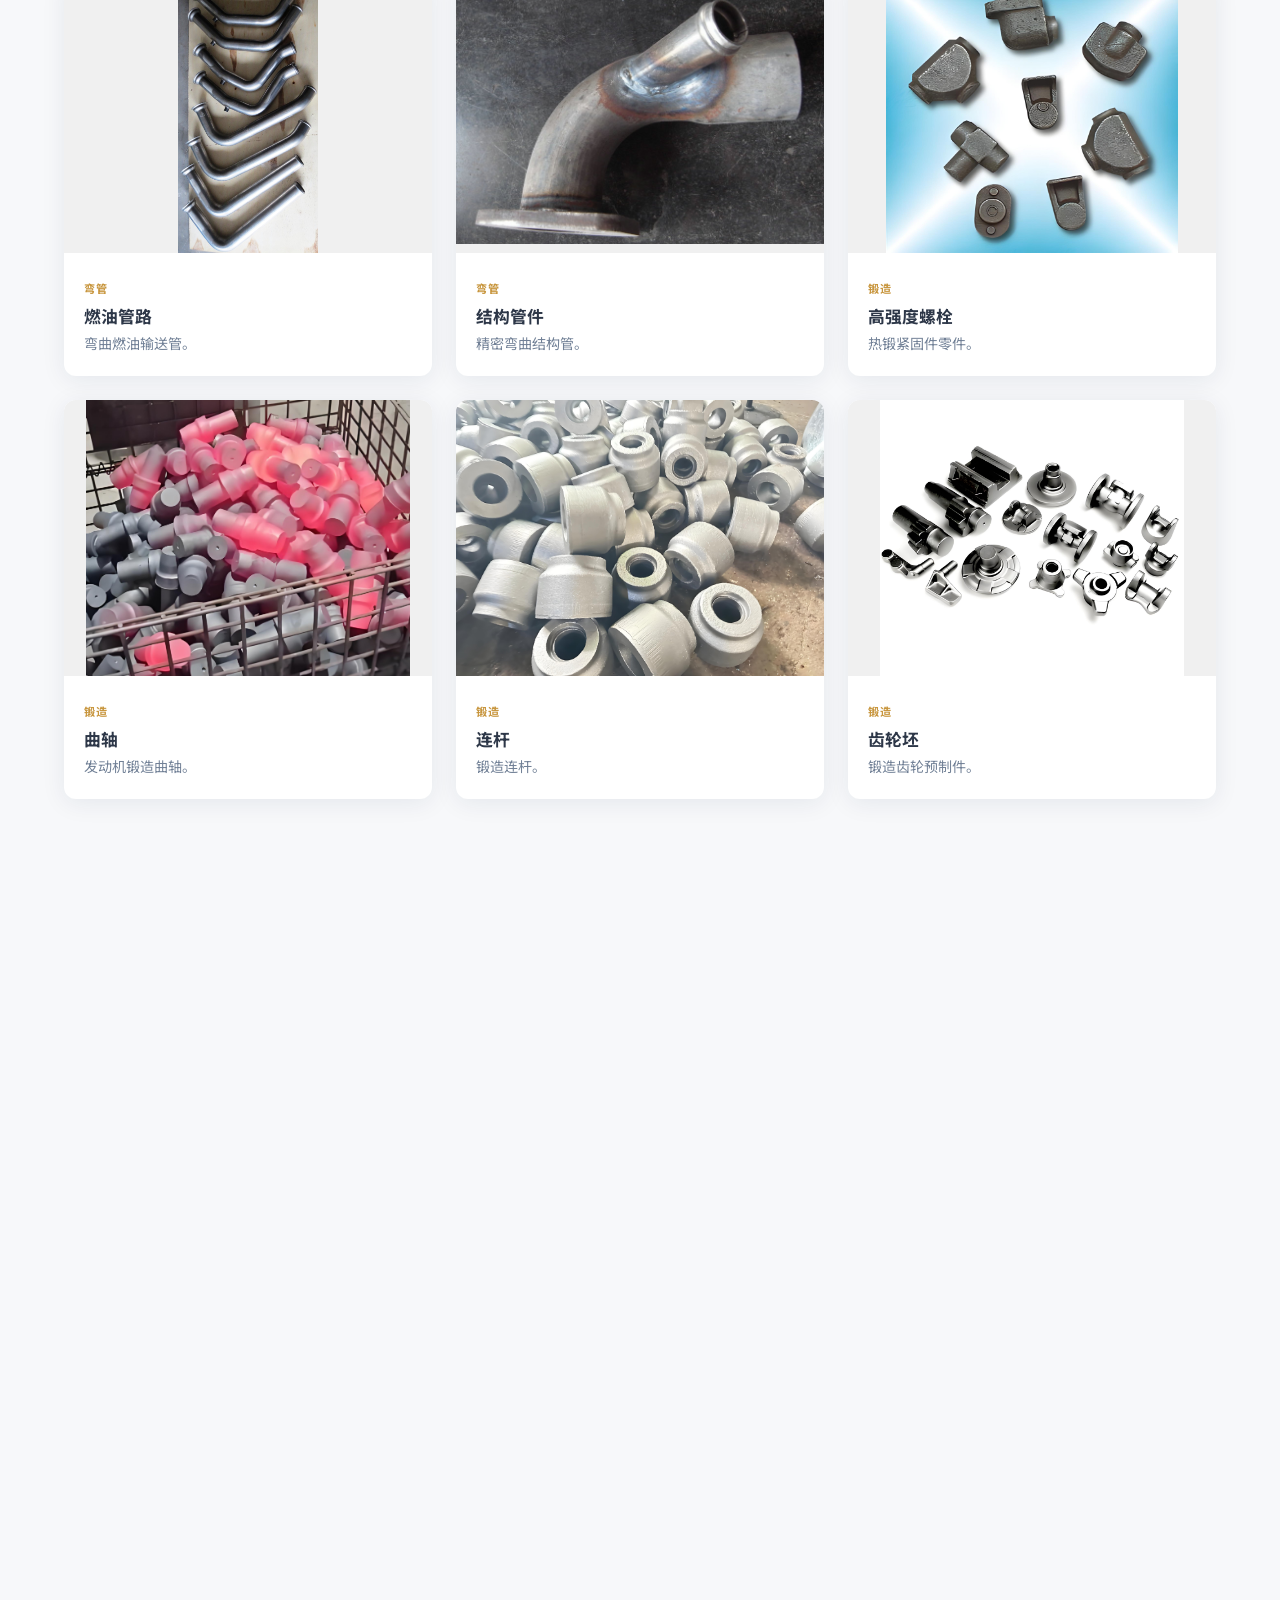
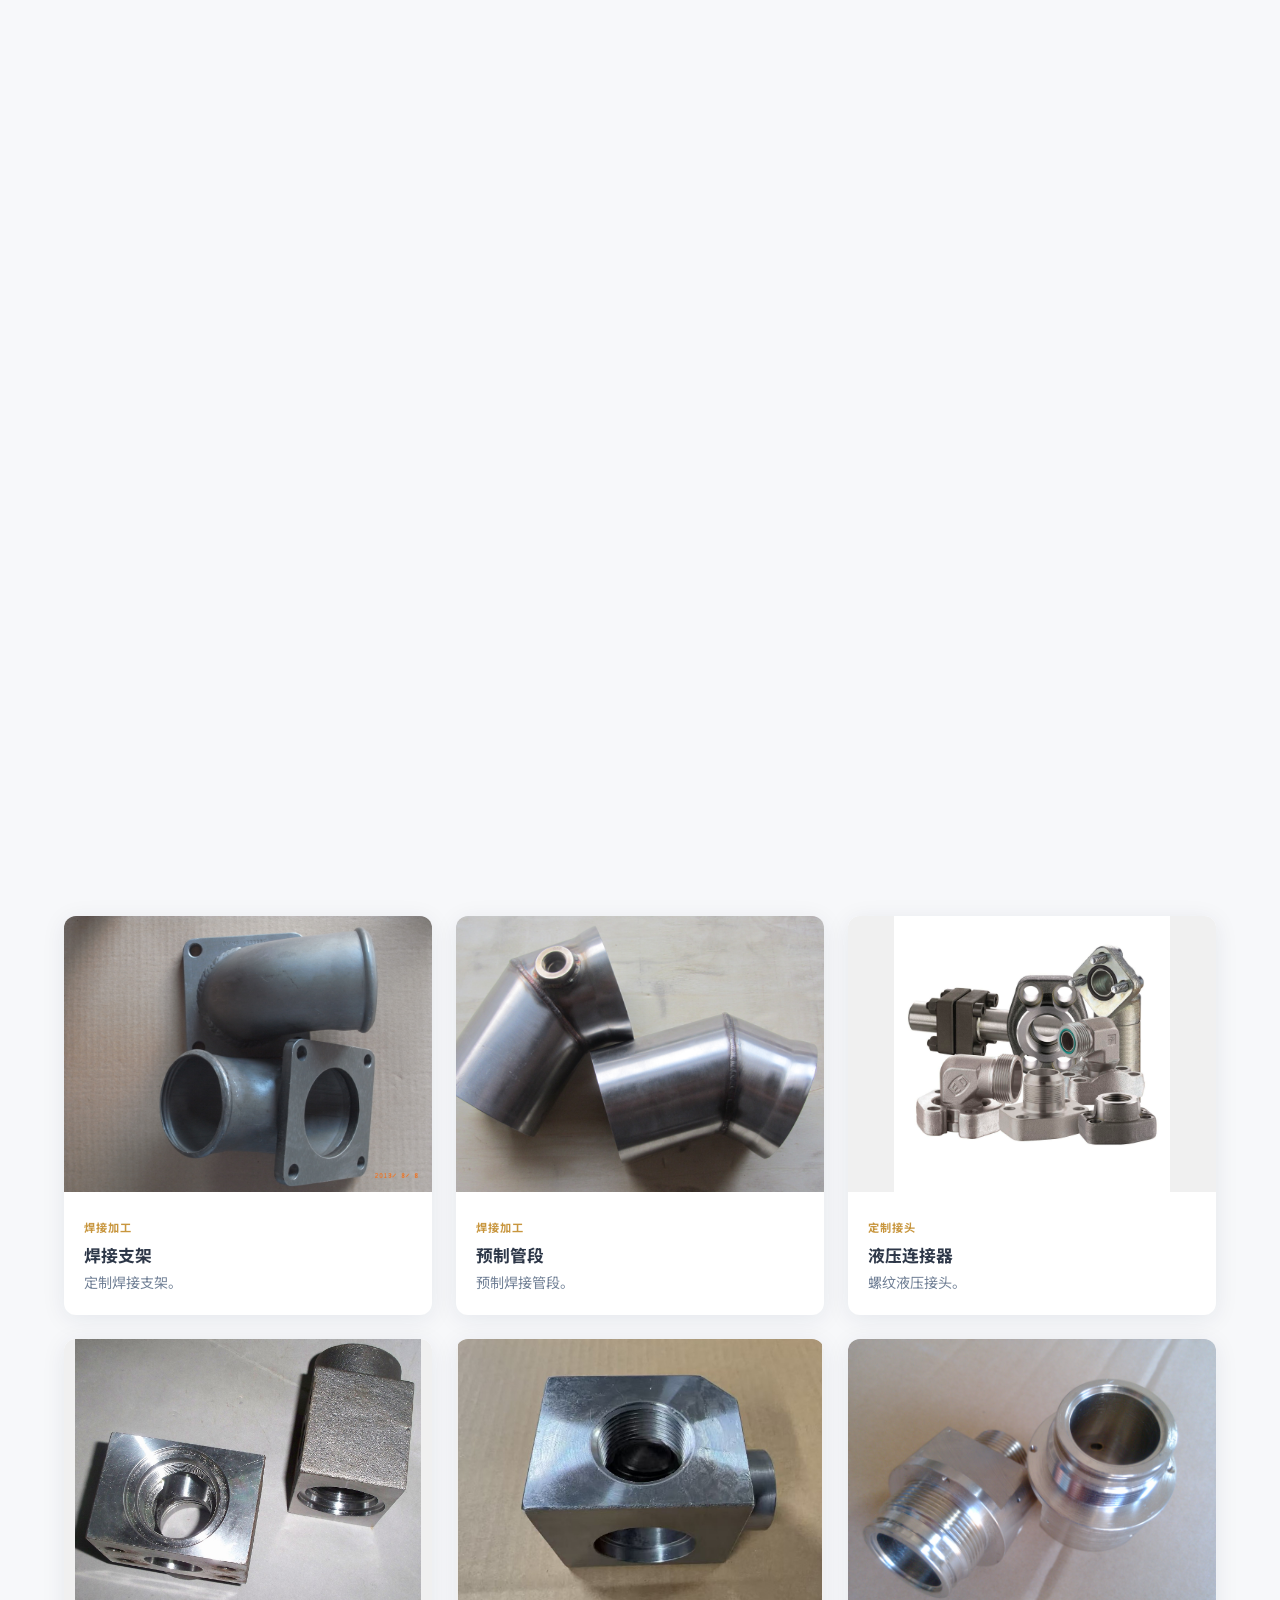
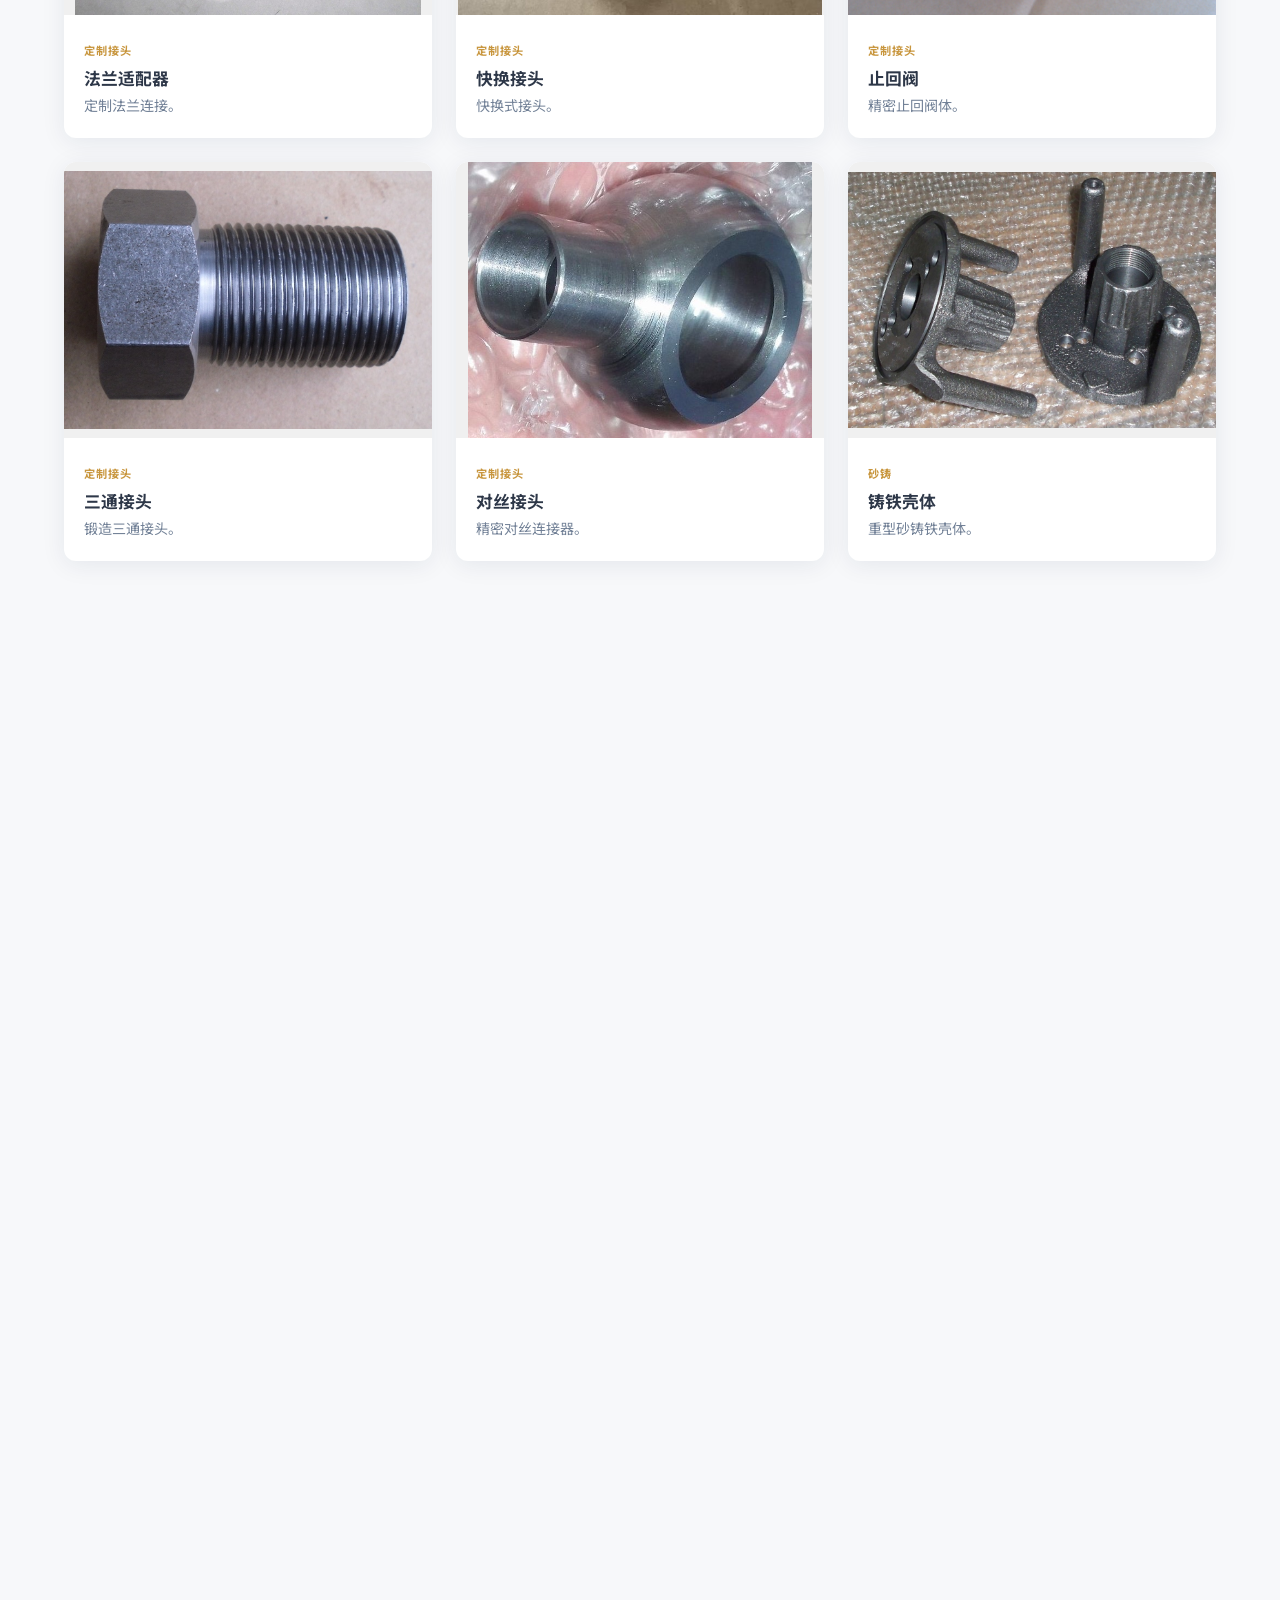
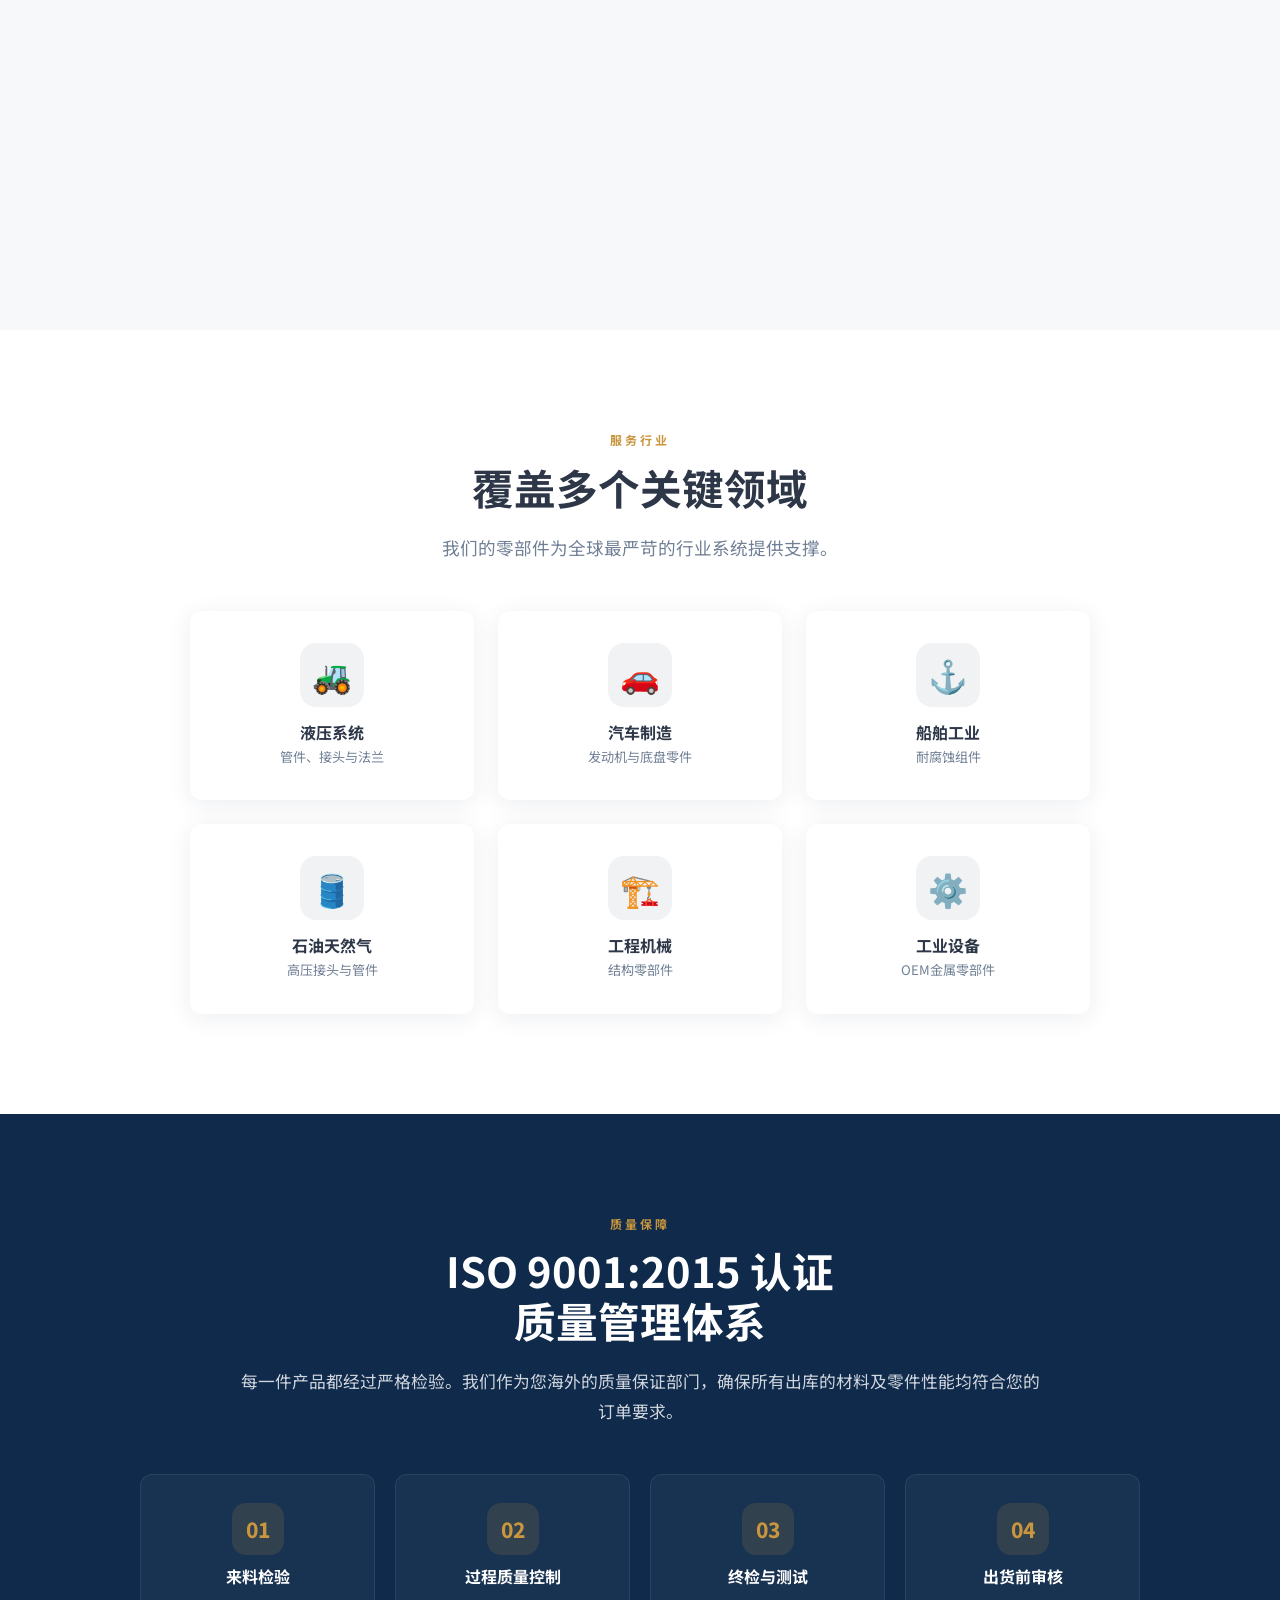
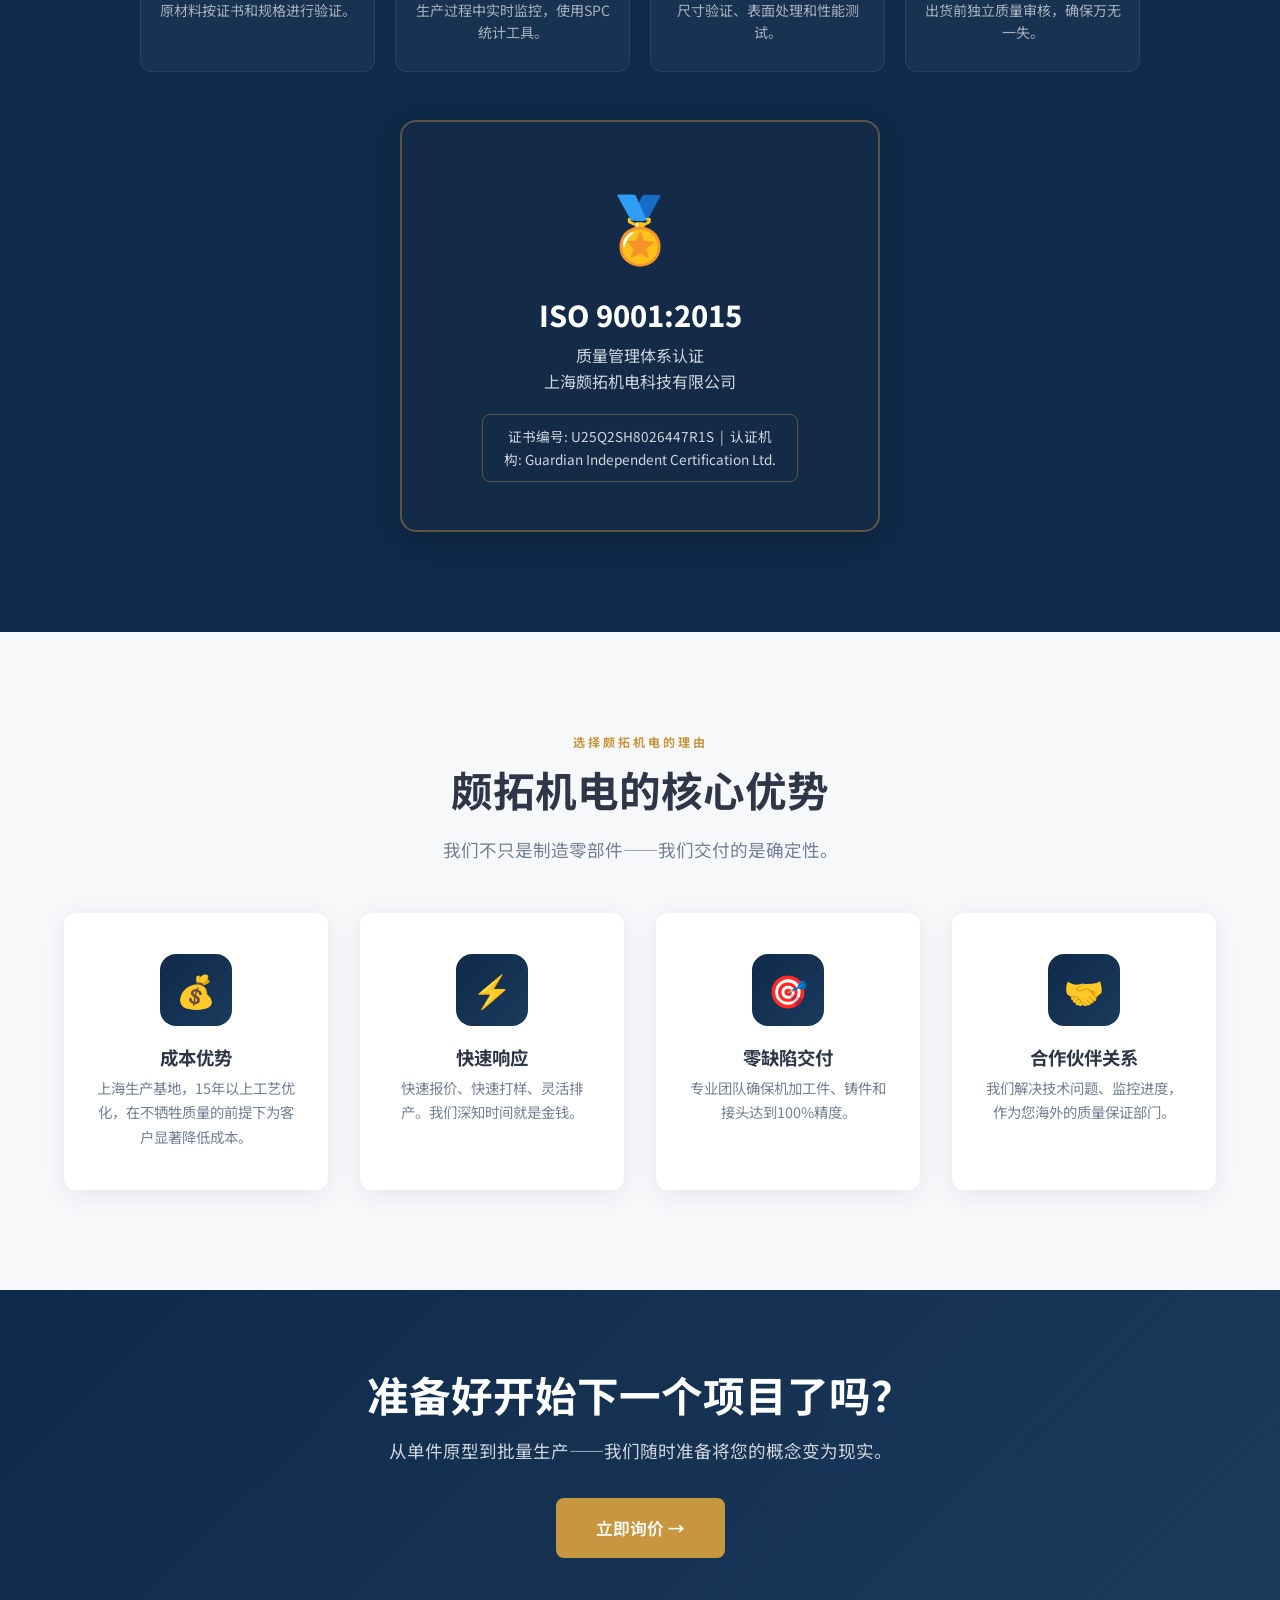
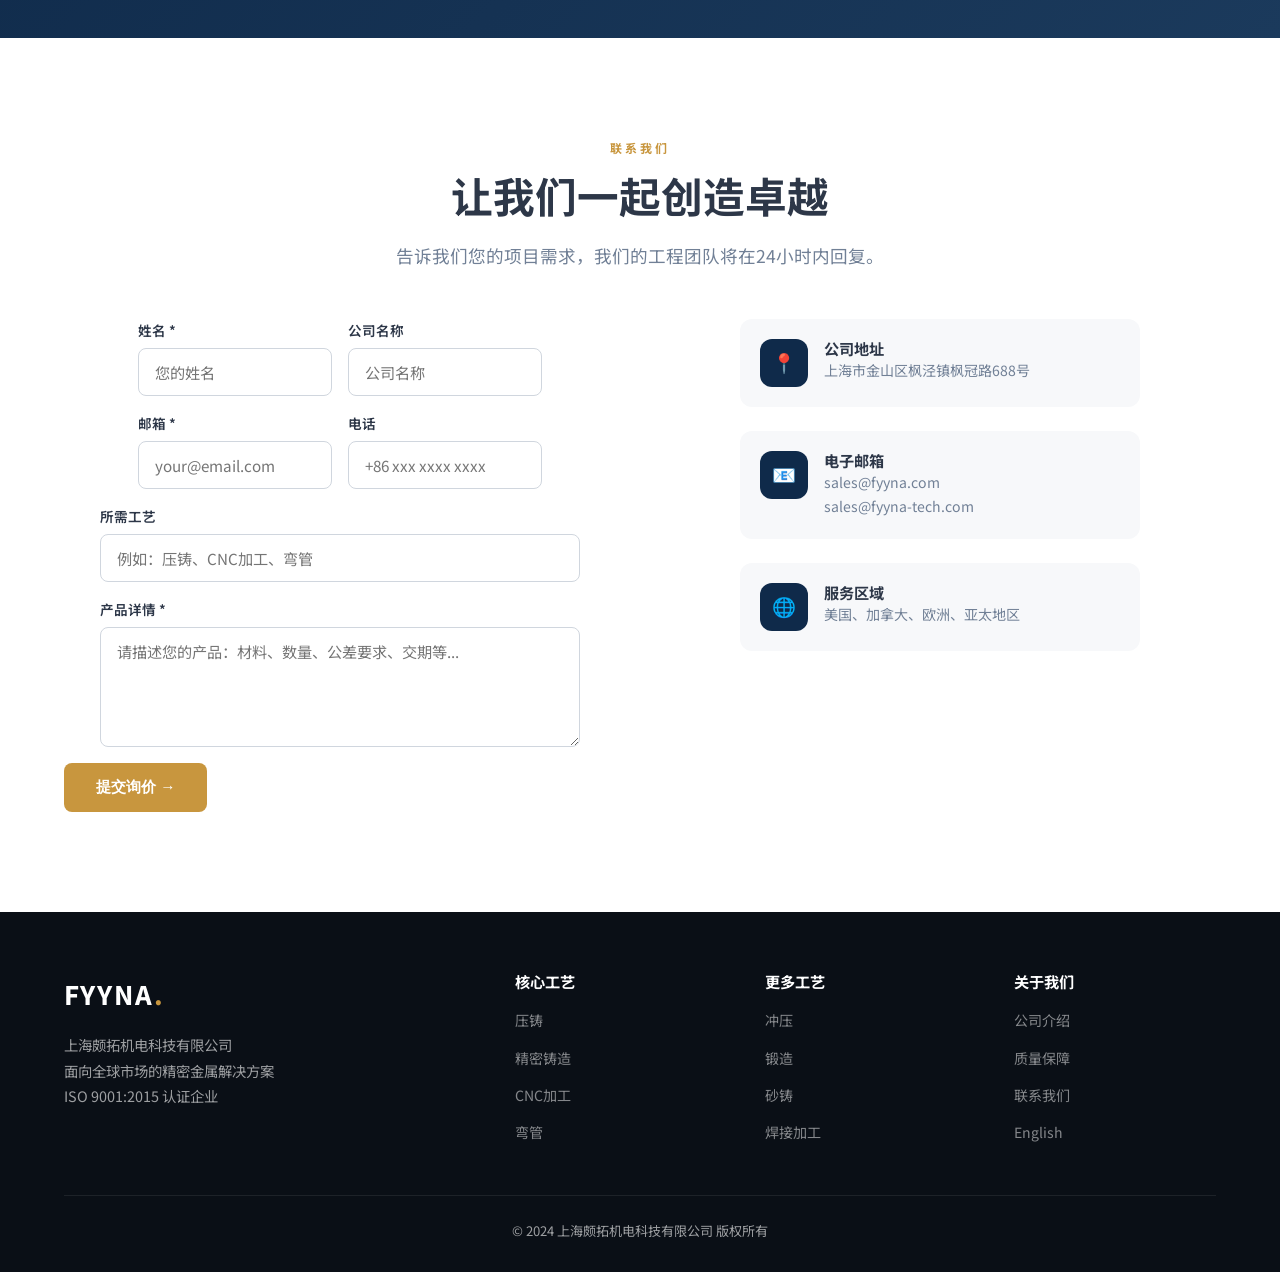
==== commit 5d5020a2: "Add additional sales contact email" ====
--- a/zh.html
+++ b/zh.html
@@ -48,7 +48,7 @@
     "contactPoint": {
       "@type": "ContactPoint",
       "contactType": "sales",
-      "email": "sales@fyyna.com",
+      "email": ["sales@fyyna.com", "sales@fyyna-tech.com"],
       "areaServed": ["US", "CA", "EU", "APAC"]
     },
     "hasOfferCatalog": {
@@ -521,7 +521,7 @@
           <div class="contact-item-icon">📧</div>
           <div>
             <h4>电子邮箱</h4>
-            <p>sales@fyyna.com</p>
+            <p>sales@fyyna.com<br>sales@fyyna-tech.com</p>
           </div>
         </div>
         <div class="contact-item">
